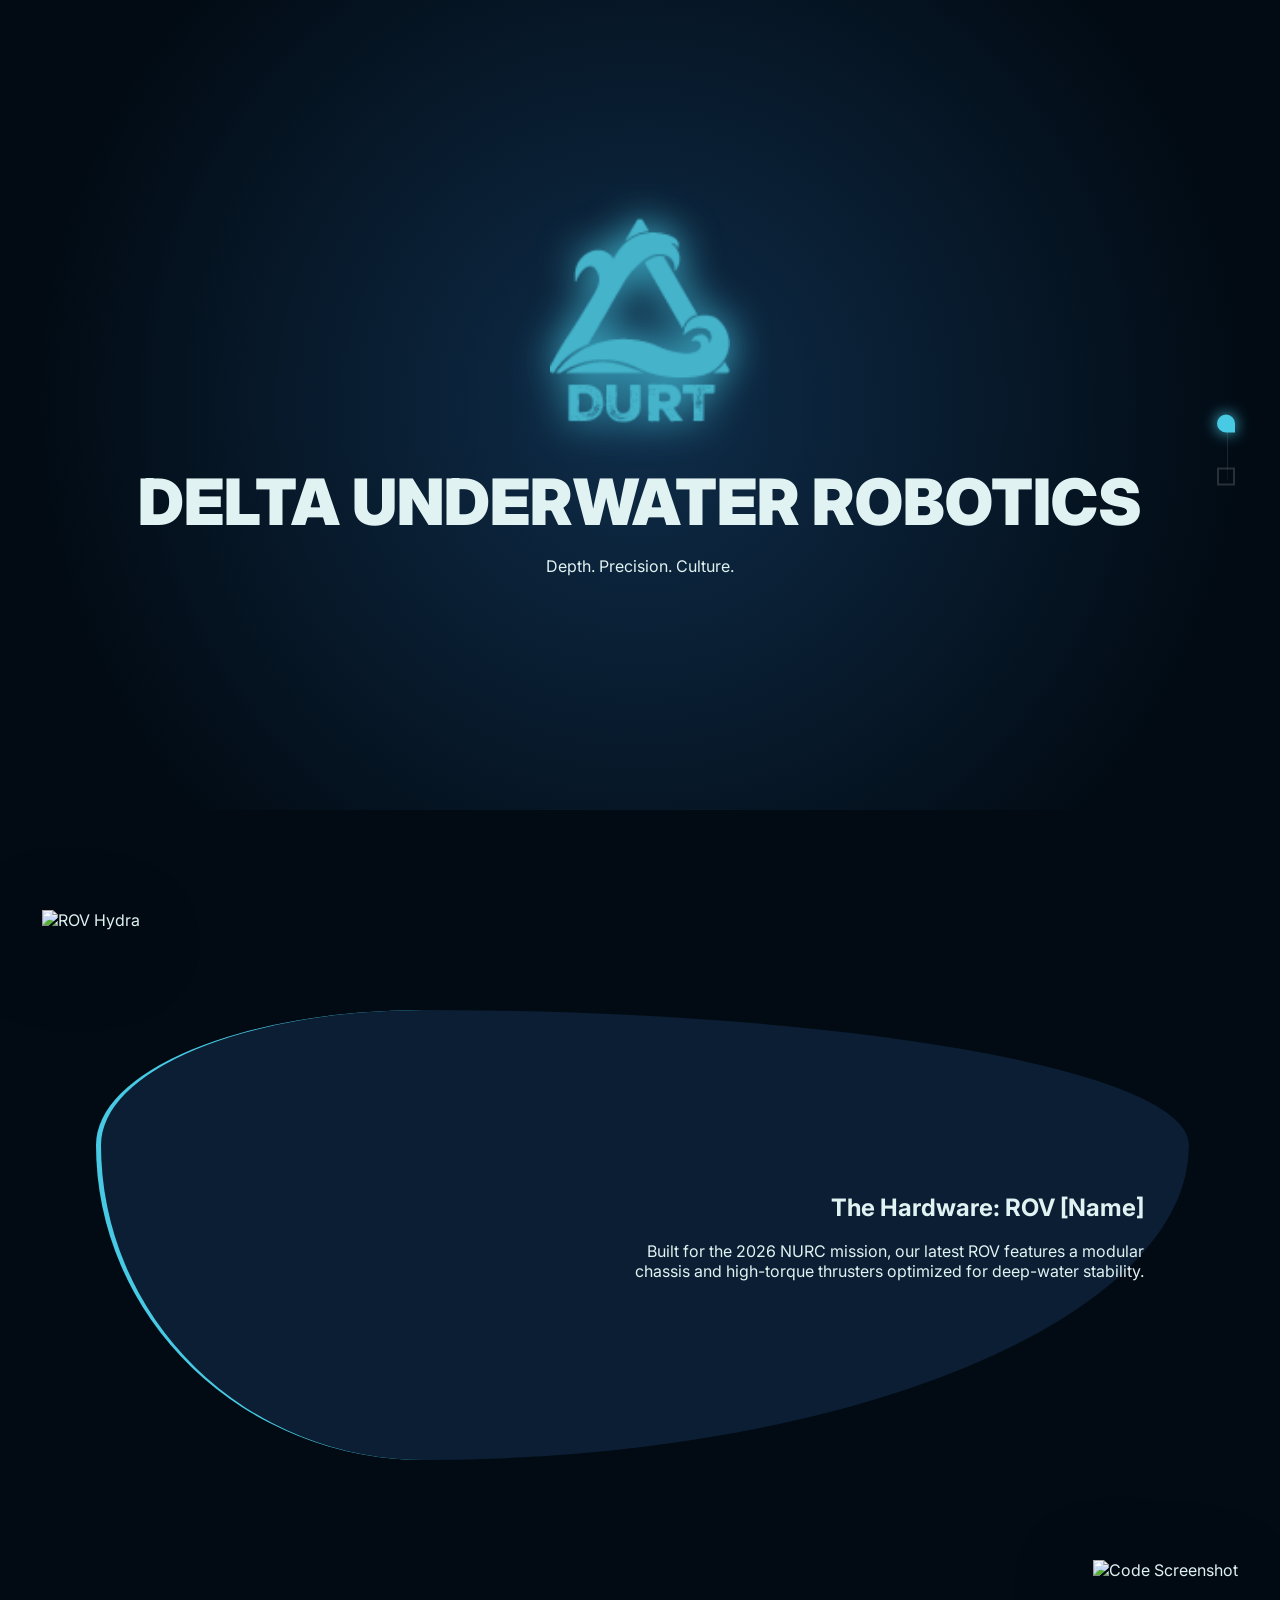
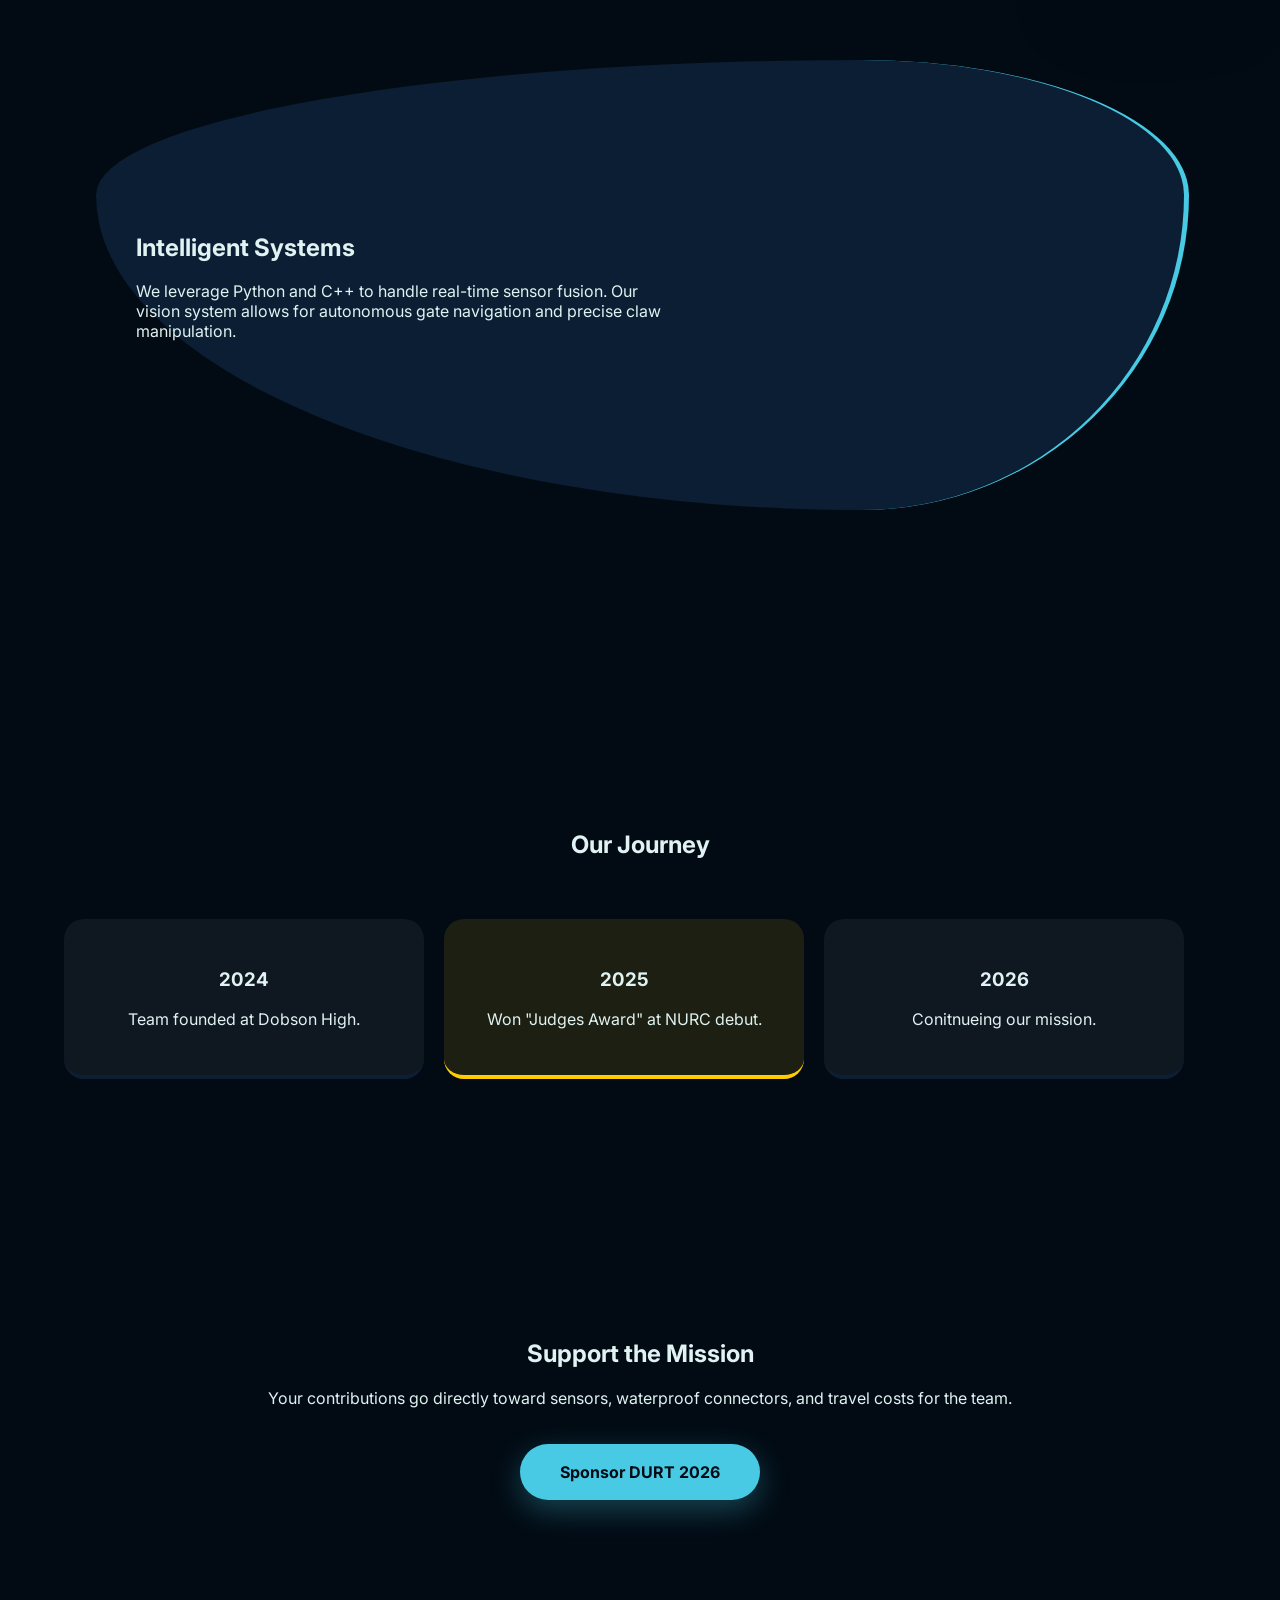
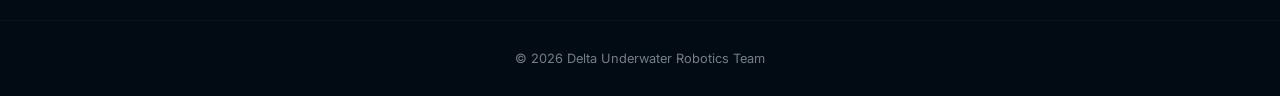
==== index.html @ 429af589 "Established Foundation for future additions" ====
<!doctype html>
<html lang="en">
  <head>
    <meta charset="UTF-8" />
    <meta name="viewport" content="width=device-width, initial-scale=1.0" />
    <title>DURT | NURC 2026</title>
    <link rel="stylesheet" href="style.css" />
    <link
      href="https://fonts.googleapis.com/css2?family=Inter:wght@400;700;900&display=swap"
      rel="stylesheet"
    />
  </head>
  <body>
    <nav class="depth-nav">
      <div class="nav-track">
        <a href="index.html" class="nav-item" id="link-2026">
          <span class="nav-label">2026: SURFACE</span>
          <div class="nav-dot"></div>
        </a>
        <a href="2025.html" class="nav-item" id="link-2025">
          <span class="nav-label">2025: ROOTS</span>
          <div class="nav-dot"></div>
        </a>
      </div>
    </nav>
    <header class="hero">
      <div class="reveal">
        <img
          src="Images/Logo-Transparent.png"
          alt="DURT Logo"
          class="hero-logo"
        />
        <h1>Delta Underwater Robotics</h1>
        <p>Depth. Precision. Culture.</p>
      </div>
    </header>
    <section class="wave-wrapper reveal">
      <div class="wave-bg wave-left"></div>
      <img src="rov-cutout.png" alt="ROV Hydra" class="floating-img img-left" />
      <div class="caption cap-left">
        <strong>Propulsion System</strong><br />Custom 3D-Printed Shrouds
      </div>
      <div class="content content-right">
        <h2>The Hardware: ROV [Name]</h2>
        <p>
          Built for the 2026 NURC mission, our latest ROV features a modular
          chassis and high-torque thrusters optimized for deep-water stability.
        </p>
      </div>
    </section>
    <section class="wave-wrapper reveal">
      <div class="wave-bg wave-right"></div>
      <img
        src="software-cutout.png"
        alt="Code Screenshot"
        class="floating-img img-right"
      />
      <div class="caption cap-right">
        <strong>Computer Vision</strong><br />OpenCV Object Tracking
      </div>
      <div class="content content-left">
        <h2>Intelligent Systems</h2>
        <p>
          We leverage Python and C++ to handle real-time sensor fusion. Our
          vision system allows for autonomous gate navigation and precise claw
          manipulation.
        </p>
      </div>
    </section>
    <section class="timeline-section reveal">
      <h2 class="section-title">Our Journey</h2>
      <div class="timeline-container">
        <div class="timeline-card">
          <h3>2024</h3>
          <p>Team founded at Dobson High.</p>
        </div>
        <div class="timeline-card highlighted">
          <h3>2025</h3>
          <p>Won "Judges Award" at NURC debut.</p>
        </div>
        <div class="timeline-card">
          <h3>2026</h3>
          <p>Conitnueing our mission.</p>
        </div>
      </div>
    </section>
    <footer class="donate-footer reveal">
      <div class="footer-content">
        <h2>Support the Mission</h2>
        <p>
          Your contributions go directly toward sensors, waterproof connectors,
          and travel costs for the team.
        </p>
        <a href="YOUR_LINK_HERE" class="donate-btn">Sponsor DURT 2026</a>
      </div>
    </footer>
    <div class="bottom-bar">&copy; 2026 Delta Underwater Robotics Team</div>
    <script src="script.js"></script>
  </body>
</html>
---- style.css ----
/*! GLOBAL VARIABLES ==========================================================================*/
:root {
    --bg: #020b14;
    --accent: #48cae4;
    --deep-blue: #0b1e33;
    --gold: #ffcc00;
    --white: #e0f2f1;
}

body {
    background-color: var(--bg);
    color: var(--white);
    font-family: 'Inter', sans-serif;
    margin: 0;
    overflow-x: hidden;
}

/*! REVEAL ON SCROLL ==========================================================================*/
.reveal {
    opacity: 0;
    transform: translateY(40px);
    transition: 1s cubic-bezier(0.17, 0.67, 0.83, 0.67);
}

.reveal.active {
    opacity: 1;
    transform: translateY(0);
}

/*! DEPTH NAV ==================================================================================*/
.depth-nav {
    position: fixed;
    right: 40px;
    top: 50%;
    transform: translateY(-50%);
    z-index: 2000;
}

.nav-track {
    display: flex;
    flex-direction: column;
    align-items: flex-end;
    gap: 35px;
    position: relative;
    padding-right: 5px;
}

.nav-track::before {
    content: '';
    position: absolute;
    right: 12px;
    top: 5px;
    bottom: 5px;
    width: 1px;
    background: rgba(255, 255, 255, 0.1);
    z-index: -1;
}

.nav-item {
    display: flex;
    align-items: center;
    text-decoration: none;
    transition: 0.3s ease;
    opacity: 0.5;
}

.nav-item:hover,
.nav-active-state {
    opacity: 1;
}

.nav-label {
    font-size: 0.65rem;
    letter-spacing: 2px;
    font-weight: 900;
    margin-right: 15px;
    color: white;
    opacity: 0;
    transform: translateX(10px);
    transition: 0.3s ease;
    pointer-events: none;
}

.nav-item:hover .nav-label {
    opacity: 1;
    transform: translateX(0);
}

.nav-dot {
    width: 14px;
    height: 14px;
    border: 2px solid rgba(255, 255, 255, 0.3);
    background: var(--bg);
    transition: 0.4s cubic-bezier(0.175, 0.885, 0.32, 1.275);
    z-index: 2;
}

/*! 2026 DELTA PAGE ==================================================================================*/
.hero {
    height: 90vh;
    display: flex;
    align-items: center;
    justify-content: center;
    text-align: center;
    background: radial-gradient(circle at center, #0f2d4a 0%, var(--bg) 80%);
}

.hero-logo {
    width: 180px;
    margin-bottom: 20px;
    filter: drop-shadow(0 0 20px var(--accent));
}

.hero h1 {
    font-size: 4rem;
    font-weight: 900;
    margin: 0;
    text-transform: uppercase;
}

.wave-wrapper {
    position: relative;
    width: 85%;
    max-width: 1200px;
    height: 450px;
    margin: 200px auto;
    display: flex;
    align-items: center;
}

.wave-bg {
    position: absolute;
    width: 100%;
    height: 100%;
    background: var(--deep-blue);
    z-index: 1;
    transition: 0.5s ease;
}

.wave-left {
    border-radius: 30% 70% 70% 30% / 30% 30% 70% 70%;
    border-left: 5px solid var(--accent);
}

.wave-right {
    border-radius: 70% 30% 30% 70% / 30% 30% 70% 70%;
    border-right: 5px solid var(--accent);
}

body:not(.roots-theme) #link-2026 .nav-dot {
    background: var(--accent);
    border-color: var(--accent);
    box-shadow: 0 0 15px var(--accent);
    border-radius: 50% 50% 0 50%;
}

/*! 2025 DOBSON PAGE ==================================================================================*/
.roots-theme {
    --bg: #0a0805;
    --accent: #ff8c00;
    --industrial-gray: #2a2a2a;
    --white: #f0f0f0;
}

.roots-hero {
    height: 80vh;
    display: flex;
    align-items: center;
    justify-content: center;
    text-align: center;
    background: linear-gradient(to bottom, #1a140a, #0a0805);
}

.legacy-logo {
    width: 300px;
    margin-bottom: 20px;
    filter: drop-shadow(0 0 15px rgba(255, 140, 0, 0.3));
}

.industrial-text {
    font-weight: 900;
    letter-spacing: -2px;
    font-size: 4rem;
}

.blueprint-wrapper {
    position: relative;
    width: 85%;
    max-width: 1200px;
    height: 450px;
    margin: 150px auto;
    display: flex;
    align-items: center;
    border: 1px solid rgba(255, 140, 0, 0.2);
}

.blueprint-grid {
    position: absolute;
    width: 100%;
    height: 100%;
    background-image:
        linear-gradient(rgba(255, 140, 0, 0.05) 1px, transparent 1px),
        linear-gradient(90deg, rgba(255, 140, 0, 0.05) 1px, transparent 1px);
    background-size: 30px 30px;
    z-index: 1;
}

.roots-theme .nav-track::before {
    background: rgba(255, 140, 0, 0.2);
}

.roots-theme #link-2025 .nav-dot {
    background: #ff8c00;
    border-color: #ff8c00;
    box-shadow: 0 0 15px #ff8c00;
    transform: rotate(45deg);
    border-radius: 0;
}

/*! IMAGE CONTENT & POSITIONING ==========================================================================*/
.floating-img {
    position: absolute;
    top: -100px;
    height: 140%;
    z-index: 5;
    filter: drop-shadow(0 20px 40px rgba(0, 0, 0, 0.8));
    transition: transform 0.5s ease;
}

.img-left {
    left: -5%;
}

.img-right {
    right: -5%;
}

.roots-theme .floating-img {
    filter: drop-shadow(0 0 20px rgba(255, 140, 0, 0.2)) contrast(1.1);
}

.content {
    position: relative;
    z-index: 10;
    width: 50%;
    padding: 40px;
}

.content-right {
    margin-left: auto;
    text-align: right;
}

.content-left {
    margin-right: auto;
    text-align: left;
}

.caption {
    position: absolute;
    z-index: 20;
    background: var(--white);
    color: var(--bg);
    padding: 10px 15px;
    border-radius: 5px;
    font-size: 0.8rem;
    opacity: 0;
    transform: translateY(20px);
    transition: 0.4s;
}

.cap-left {
    left: 15%;
    top: -20px;
}

.cap-right {
    right: 15%;
    top: -20px;
}

.wave-wrapper:hover .caption,
.blueprint-wrapper:hover .caption {
    opacity: 1;
    transform: translateY(0);
}

.wave-wrapper:hover .floating-img,
.blueprint-wrapper:hover .floating-img {
    transform: scale(1.05) rotate(2deg);
}

/*! TIMELINE ==================================================================================*/
.timeline-section {
    padding: 100px 5%;
    text-align: center;
}

.timeline-container {
    display: flex;
    gap: 20px;
    overflow-x: auto;
    padding: 40px 0;
    scrollbar-width: none;
}

.timeline-card {
    min-width: 300px;
    background: rgba(255, 255, 255, 0.05);
    padding: 30px;
    border-radius: 20px;
    border-bottom: 4px solid var(--deep-blue);
}

.highlighted {
    border-color: var(--gold);
    background: rgba(255, 204, 0, 0.1);
}

/*! FOOTERS ==================================================================================*/
.donate-footer,
.rebrand-footer {
    position: relative;
    padding: 100px 5% 120px 5%;
    text-align: center;
    z-index: 10;
}

.donate-btn,
.rebrand-btn {
    position: relative;
    z-index: 100;
    display: inline-block;
    margin-top: 20px;
    padding: 18px 40px;
    text-decoration: none;
    font-weight: bold;
    transition: 0.3s;
    cursor: pointer;
}

.donate-btn {
    background: var(--accent);
    color: var(--bg);
    border-radius: 50px;
    box-shadow: 0 10px 30px rgba(72, 202, 228, 0.3);
}

.donate-btn:hover {
    transform: scale(1.05);
    background: var(--white);
}

.rebrand-btn {
    border: 2px solid var(--accent);
    color: var(--accent);
    text-transform: uppercase;
}

.rebrand-btn:hover {
    background: var(--accent);
    color: black;
    box-shadow: 0 0 30px var(--accent);
}

.bottom-bar {
    width: 100%;
    padding: 30px 0;
    text-align: center;
    font-size: 0.8rem;
    opacity: 0.5;
    background: transparent;
    border-top: 1px solid rgba(255, 255, 255, 0.05);
    position: relative;
    z-index: 10;
}

/*! MISC ==================================================================================*/
.mono {
    font-family: 'Space Mono', monospace;
    color: var(--accent);
}

.orange-text {
    color: var(--accent);
    text-transform: uppercase;
}
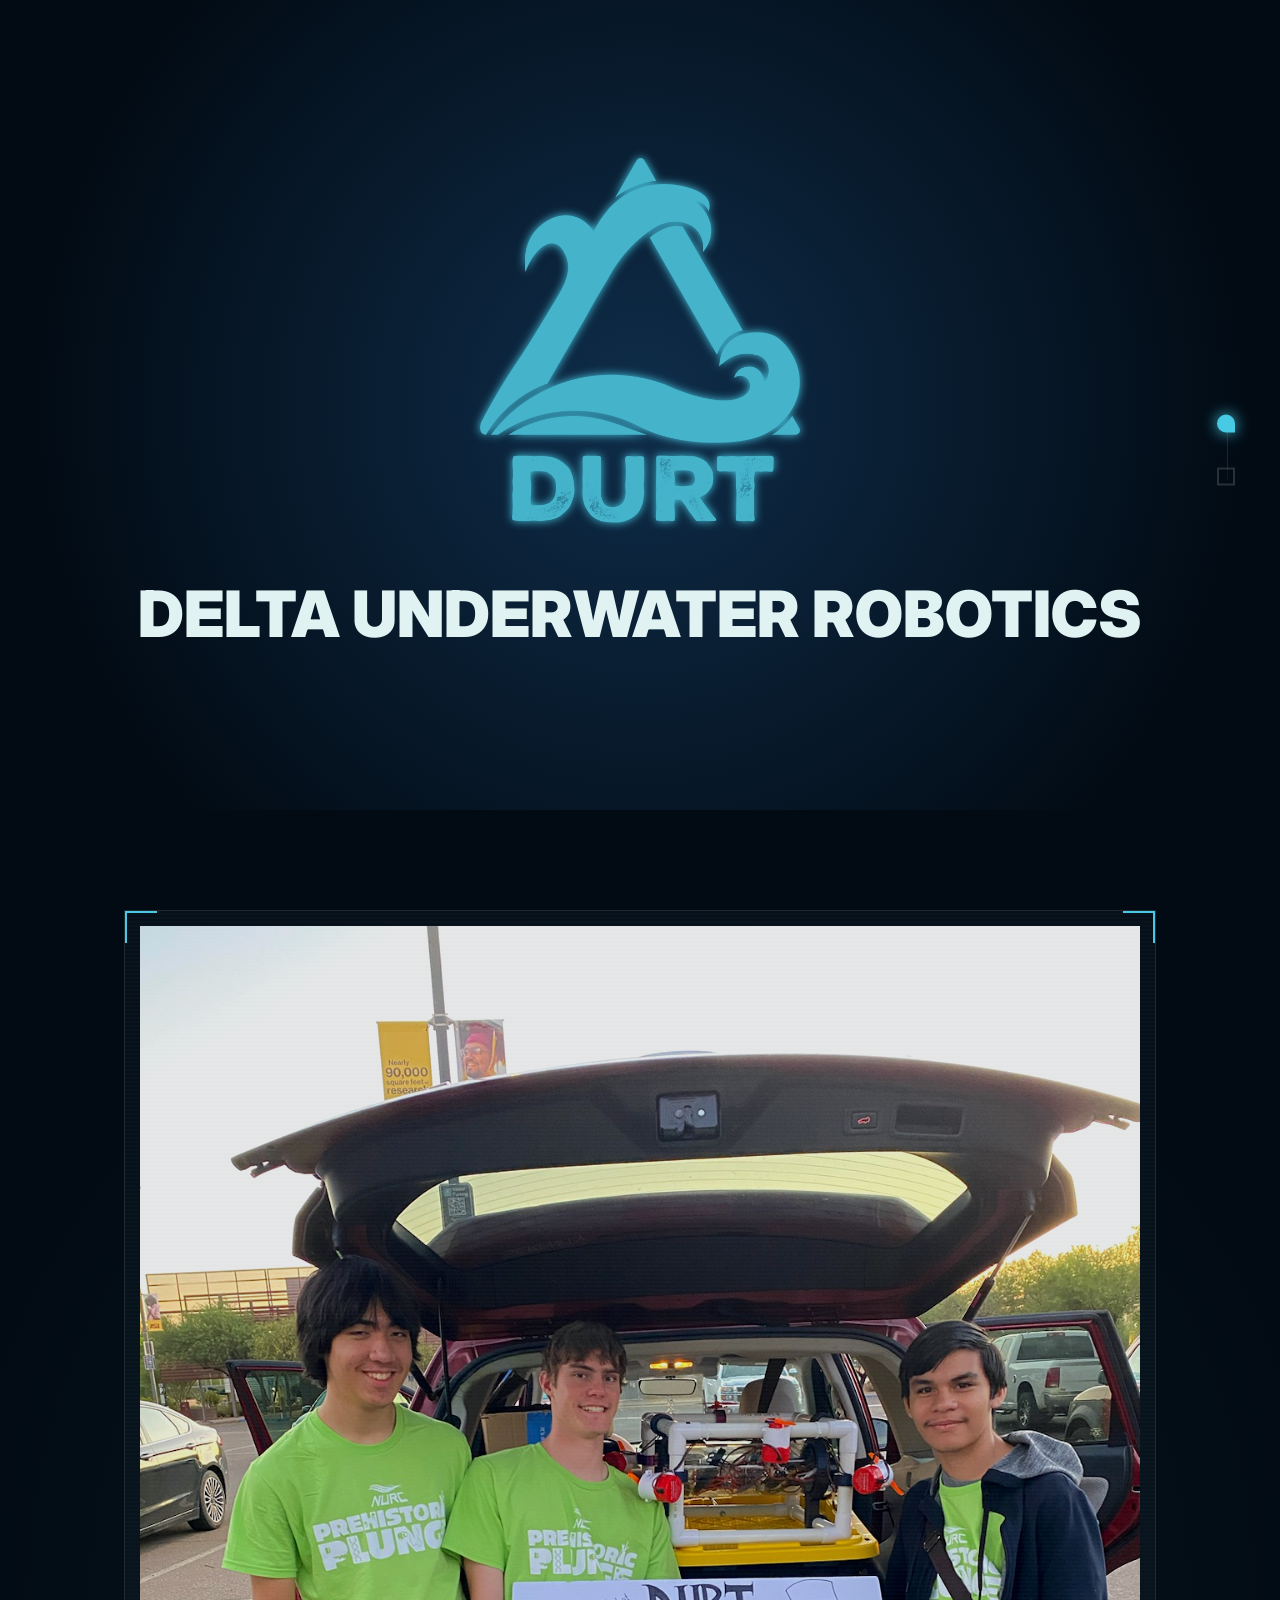
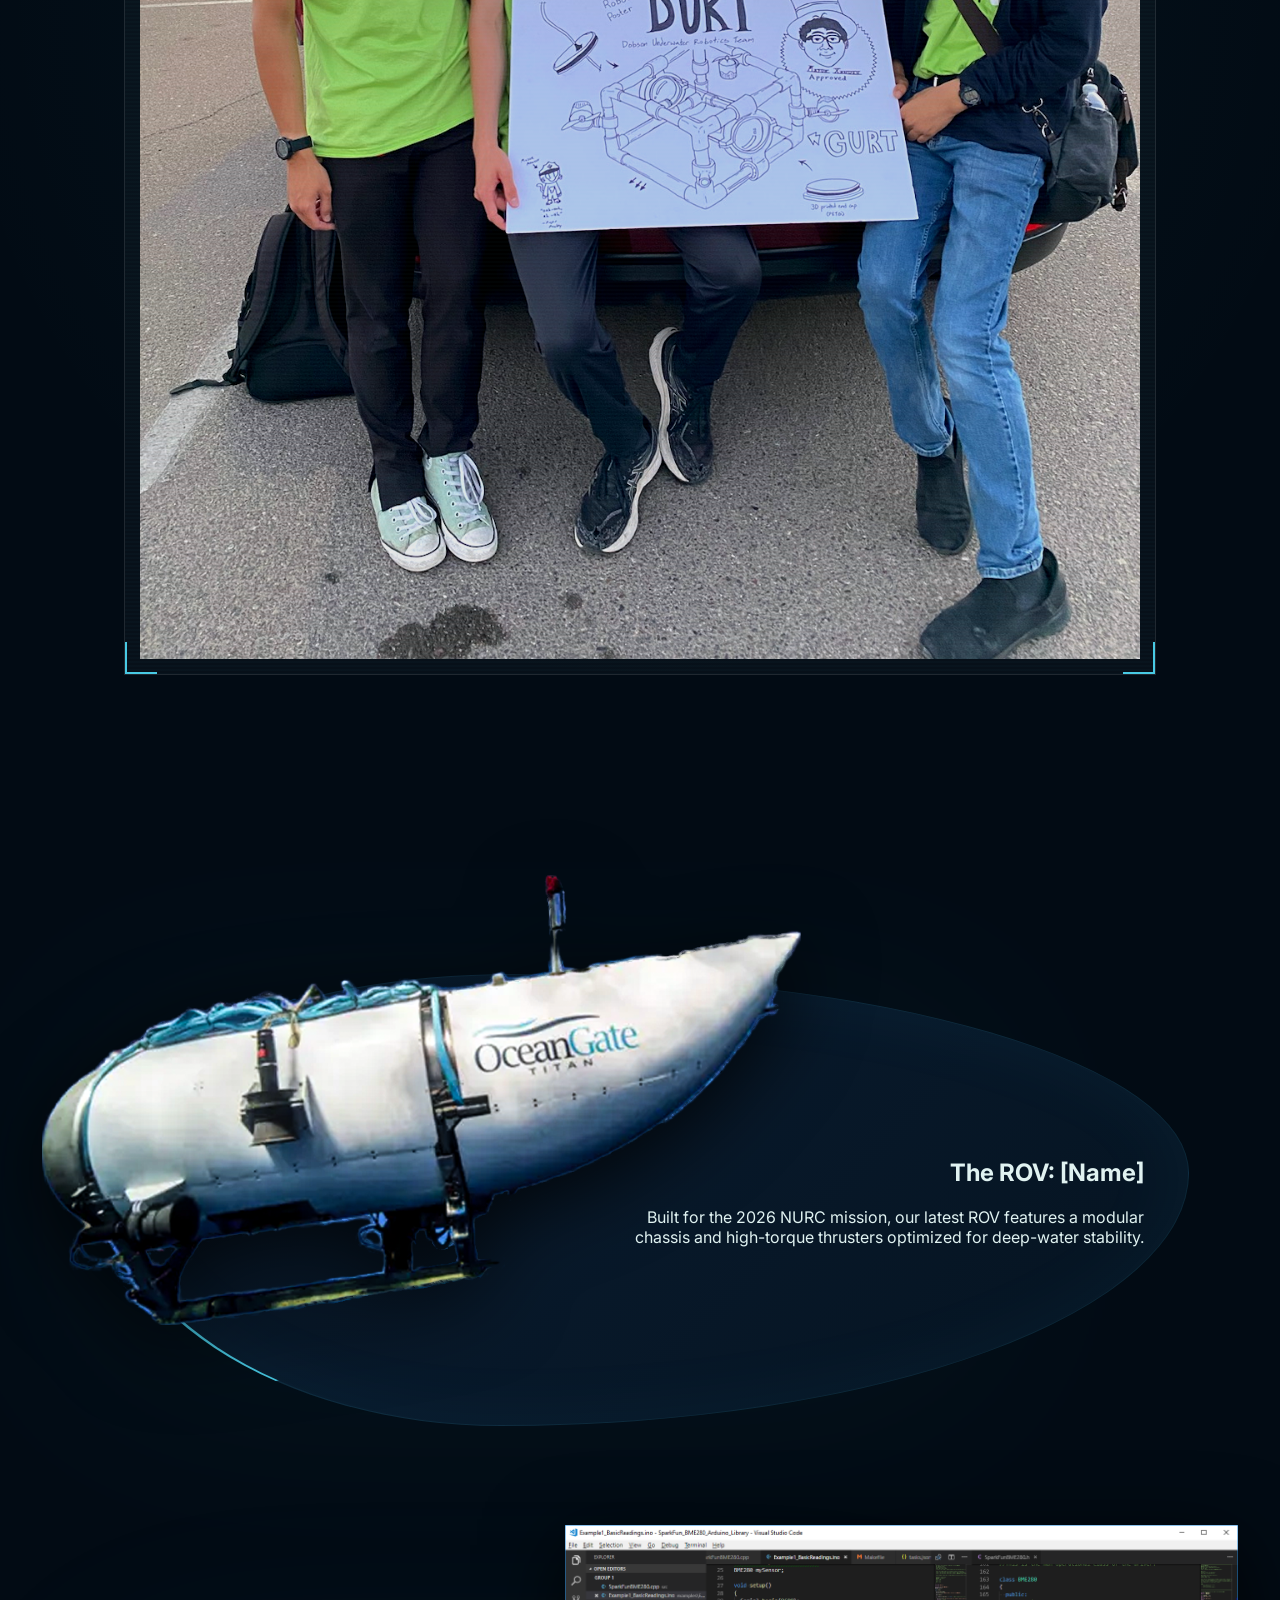
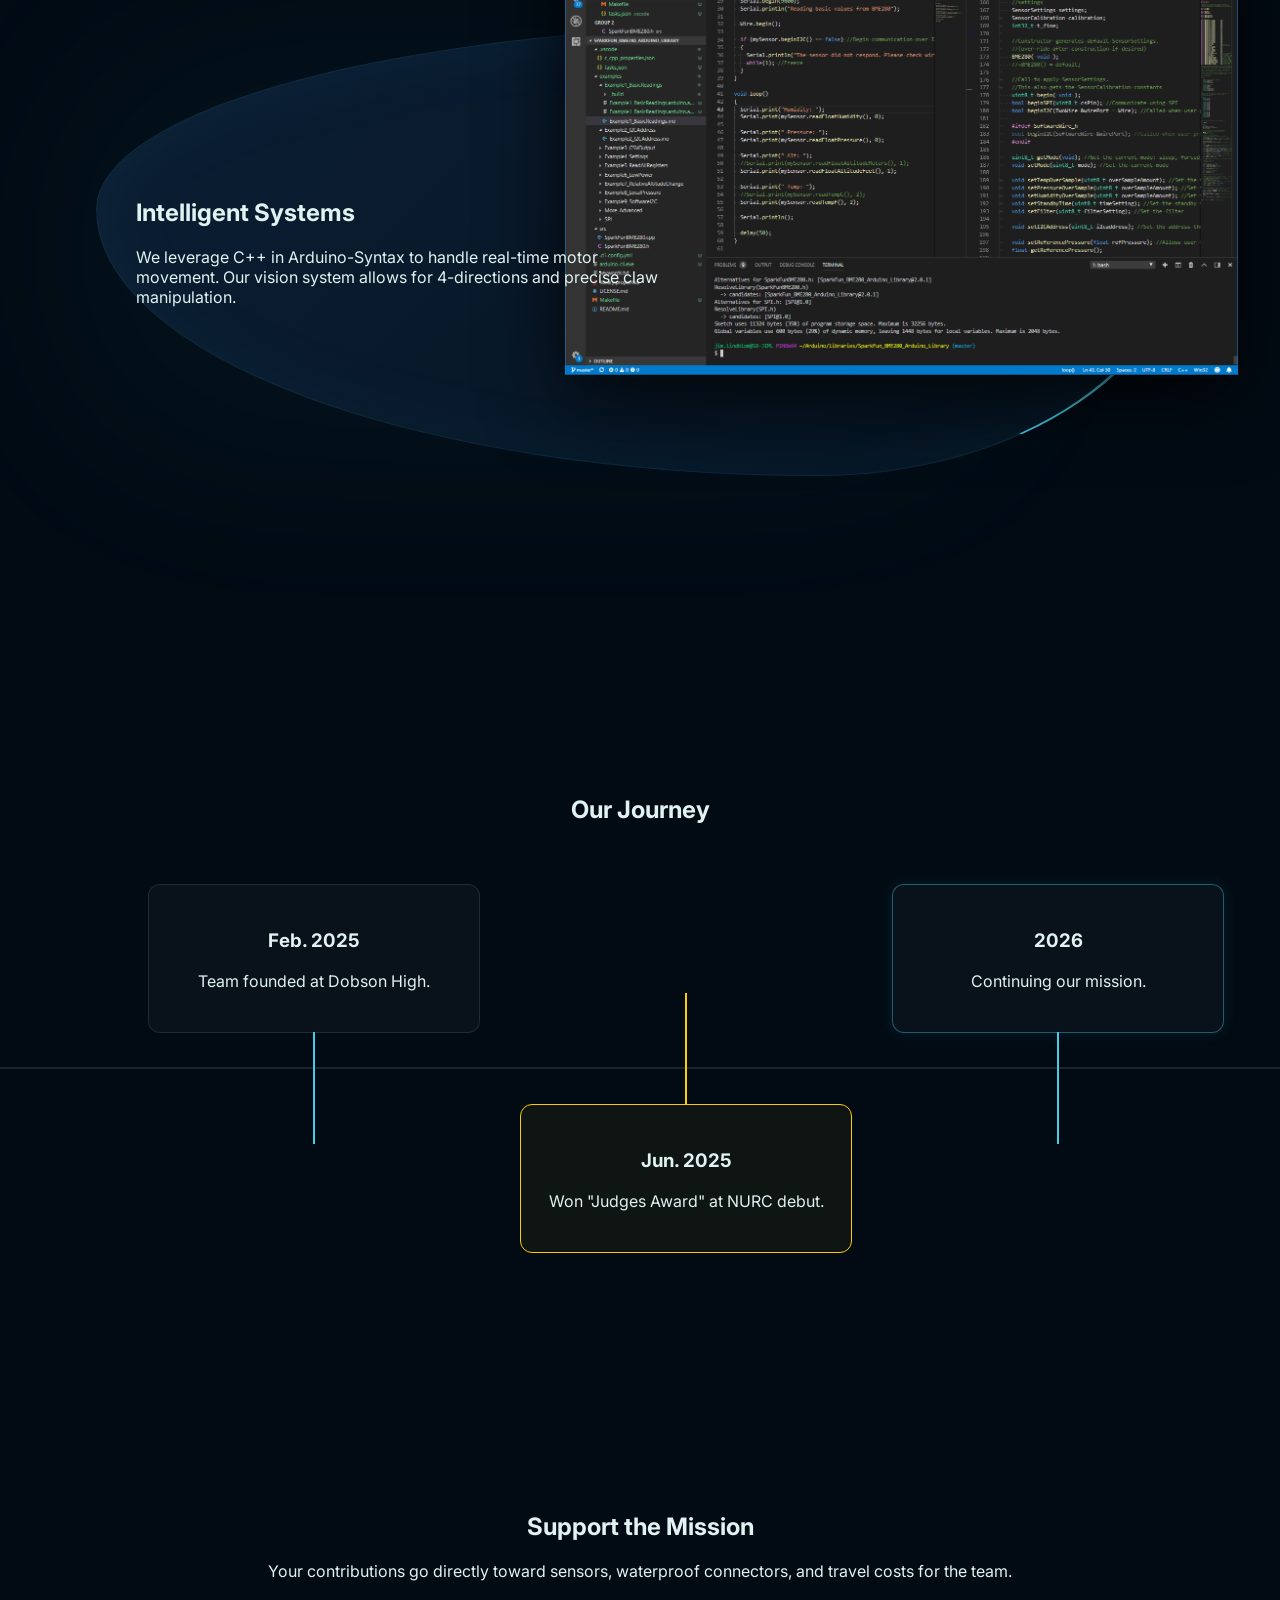
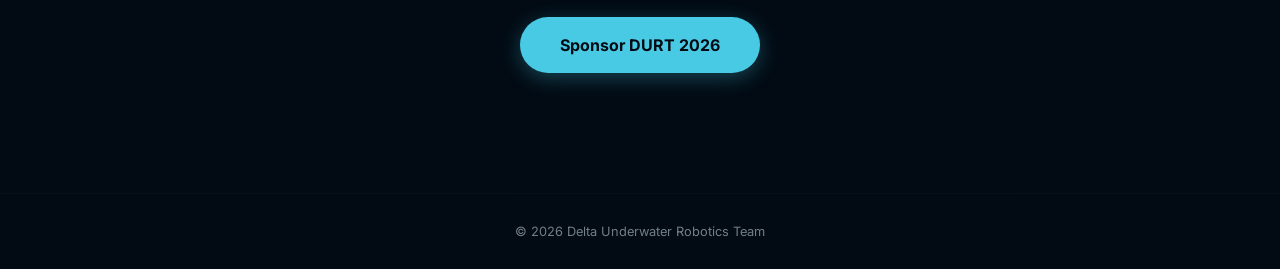
==== commit eaaeb93d: "Finished Base Website" ====
--- a/index.html
+++ b/index.html
@@ -11,6 +11,7 @@
     />
   </head>
   <body>
+    <div class="scroll-progress"></div>
     <nav class="depth-nav">
       <div class="nav-track">
         <a href="index.html" class="nav-item" id="link-2026">
@@ -26,22 +27,36 @@
     <header class="hero">
       <div class="reveal">
         <img
-          src="Images/Logo-Transparent.png"
+          src="Images/Logo-Transparent-x25.png"
           alt="DURT Logo"
           class="hero-logo"
         />
         <h1>Delta Underwater Robotics</h1>
-        <p>Depth. Precision. Culture.</p>
       </div>
     </header>
+    <section class="team-photo-section reveal">
+      <div class="viewport-frame">
+        <div class="corner-brackets top-left"></div>
+        <div class="corner-brackets top-right"></div>
+        <div class="corner-brackets bottom-left"></div>
+        <div class="corner-brackets bottom-right"></div>
+        <div class="scanline"></div>
+        <img
+          src="Images/Fullest Group Photo.jpg"
+          alt="DURT Team 2026"
+          class="team-photo"
+        />
+      </div>
+    </section>
     <section class="wave-wrapper reveal">
       <div class="wave-bg wave-left"></div>
-      <img src="rov-cutout.png" alt="ROV Hydra" class="floating-img img-left" />
+      <img src="Images/OceanGate.png" alt="ROV" class="floating-img img-left" />
       <div class="caption cap-left">
-        <strong>Propulsion System</strong><br />Custom 3D-Printed Shrouds
+        <strong>Integral Hull</strong><br />Can survive the greatest depth. No
+        worries of Implosion
       </div>
       <div class="content content-right">
-        <h2>The Hardware: ROV [Name]</h2>
+        <h2>The ROV: [Name]</h2>
         <p>
           Built for the 2026 NURC mission, our latest ROV features a modular
           chassis and high-torque thrusters optimized for deep-water stability.
@@ -51,18 +66,18 @@
     <section class="wave-wrapper reveal">
       <div class="wave-bg wave-right"></div>
       <img
-        src="software-cutout.png"
+        src="Images/ArduinoCode.png"
         alt="Code Screenshot"
         class="floating-img img-right"
       />
       <div class="caption cap-right">
-        <strong>Computer Vision</strong><br />OpenCV Object Tracking
+        <strong>Software Insight</strong><br />Placeholder code in VSCode
       </div>
       <div class="content content-left">
         <h2>Intelligent Systems</h2>
         <p>
-          We leverage Python and C++ to handle real-time sensor fusion. Our
-          vision system allows for autonomous gate navigation and precise claw
+          We leverage C++ in Arduino-Syntax to handle real-time motor movement.
+          Our vision system allows for 4-directions and precise claw
           manipulation.
         </p>
       </div>
@@ -71,16 +86,22 @@
       <h2 class="section-title">Our Journey</h2>
       <div class="timeline-container">
         <div class="timeline-card">
-          <h3>2024</h3>
-          <p>Team founded at Dobson High.</p>
+          <div class="card-content">
+            <h3>Feb. 2025</h3>
+            <p>Team founded at Dobson High.</p>
+          </div>
         </div>
         <div class="timeline-card highlighted">
-          <h3>2025</h3>
-          <p>Won "Judges Award" at NURC debut.</p>
+          <div class="card-content">
+            <h3>Jun. 2025</h3>
+            <p>Won "Judges Award" at NURC debut.</p>
+          </div>
         </div>
         <div class="timeline-card">
-          <h3>2026</h3>
-          <p>Conitnueing our mission.</p>
+          <div class="card-content">
+            <h3>2026</h3>
+            <p>Continuing our mission.</p>
+          </div>
         </div>
       </div>
     </section>
@@ -91,7 +112,12 @@
           Your contributions go directly toward sensors, waterproof connectors,
           and travel costs for the team.
         </p>
-        <a href="YOUR_LINK_HERE" class="donate-btn">Sponsor DURT 2026</a>
+        <a
+          href="https://campaigns.donately.com/t005/landing?account_subdomain=deltaunderwaterroboticsteam&campaign_id=cmp_e6cff196811b"
+          target="_blank"
+          class="donate-btn"
+          >Sponsor DURT 2026</a
+        >
       </div>
     </footer>
     <div class="bottom-bar">&copy; 2026 Delta Underwater Robotics Team</div>
--- a/style.css
+++ b/style.css
@@ -106,9 +106,9 @@
 }
 
 .hero-logo {
-    width: 180px;
+    width: 25%;
     margin-bottom: 20px;
-    filter: drop-shadow(0 0 20px var(--accent));
+    filter: drop-shadow(0 0 5px var(--accent));
 }
 
 .hero h1 {
@@ -118,40 +118,168 @@
     text-transform: uppercase;
 }
 
-.wave-wrapper {
-    position: relative;
-    width: 85%;
-    max-width: 1200px;
-    height: 450px;
-    margin: 200px auto;
-    display: flex;
-    align-items: center;
-}
-
-.wave-bg {
-    position: absolute;
-    width: 100%;
-    height: 100%;
-    background: var(--deep-blue);
-    z-index: 1;
-    transition: 0.5s ease;
-}
-
-.wave-left {
-    border-radius: 30% 70% 70% 30% / 30% 30% 70% 70%;
-    border-left: 5px solid var(--accent);
-}
-
-.wave-right {
-    border-radius: 70% 30% 30% 70% / 30% 30% 70% 70%;
-    border-right: 5px solid var(--accent);
-}
-
 body:not(.roots-theme) #link-2026 .nav-dot {
     background: var(--accent);
     border-color: var(--accent);
     box-shadow: 0 0 15px var(--accent);
     border-radius: 50% 50% 0 50%;
+}
+
+.team-photo-section {
+    padding: 100px 0;
+    display: flex;
+    justify-content: center;
+    background: radial-gradient(circle, rgba(72, 202, 228, 0.05) 0%, transparent 70%);
+}
+
+.viewport-frame {
+    position: relative;
+    width: 80%;
+    max-width: 1000px;
+    padding: 15px;
+    background: rgba(255, 255, 255, 0.02);
+    border: 1px solid rgba(255, 255, 255, 0.1);
+    overflow: hidden;
+}
+
+.team-photo {
+    width: 100%;
+    display: block;
+    filter: contrast(1.1) brightness(0.9) saturate(1.1);
+    transition: 0.5s ease;
+}
+
+.viewport-frame:hover .team-photo {
+    filter: contrast(1.2) brightness(1);
+}
+
+.corner-brackets {
+    position: absolute;
+    width: 30px;
+    height: 30px;
+    border: 2px solid var(--accent);
+    z-index: 10;
+}
+
+.top-left {
+    top: 0;
+    left: 0;
+    border-right: none;
+    border-bottom: none;
+}
+
+.top-right {
+    top: 0;
+    right: 0;
+    border-left: none;
+    border-bottom: none;
+}
+
+.bottom-left {
+    bottom: 0;
+    left: 0;
+    border-right: none;
+    border-top: none;
+}
+
+.bottom-right {
+    bottom: 0;
+    right: 0;
+    border-left: none;
+    border-top: none;
+}
+
+.photo-overlay {
+    position: absolute;
+    bottom: 25px;
+    left: 25px;
+    right: 25px;
+    display: flex;
+    justify-content: space-between;
+    font-size: 0.7rem;
+    color: var(--accent);
+    text-shadow: 0 0 10px var(--accent);
+}
+
+.scanline {
+    position: absolute;
+    top: 0;
+    left: 0;
+    width: 100%;
+    height: 100%;
+    background: linear-gradient(to bottom,
+            transparent 50%,
+            rgba(72, 202, 228, 0.02) 50%);
+    background-size: 100% 4px;
+    z-index: 5;
+    pointer-events: none;
+}
+
+/*! ORGANIC WAVE BG =====================================*/
+
+.wave-wrapper {
+    position: relative;
+    width: 85%;
+    max-width: 1200px;
+    height: 450px;
+    margin: 200px auto;
+    display: flex;
+    align-items: center;
+}
+
+.wave-wrapper::before {
+    content: '';
+    position: absolute;
+    width: 80%;
+    height: 80%;
+    background: var(--accent);
+    filter: blur(120px);
+    opacity: 0.05;
+    z-index: 0;
+}
+
+.wave-bg {
+    position: absolute;
+    width: 100%;
+    height: 100%;
+    background: linear-gradient(135deg, var(--deep-blue) 0%, #051320 100%);
+    z-index: 1;
+    transition: 0.8s ease-in-out;
+    clip-path: url(#wave-mask);
+    border-radius: 50%;
+    animation: underwater-sway 10s ease-in-out infinite;
+    box-shadow: inset 0 0 80px rgba(72, 202, 228, 0.05);
+    border: 1px solid rgba(72, 202, 228, 0.1);
+    will-change: transform;
+}
+
+.wave-left {
+    border-radius: 38% 62% 63% 37% / 41% 44% 56% 59%;
+    border-left: 4px solid var(--accent);
+}
+
+.wave-right {
+    border-radius: 65% 35% 34% 66% / 41% 44% 56% 59%;
+    border-right: 4px solid var(--accent);
+    animation-delay: -3s;
+}
+
+@keyframes underwater-sway {
+
+    0%,
+    100% {
+        transform: scale(1) rotate(0deg);
+    }
+
+    33% {
+        transform: scale(1.02) rotate(1deg);
+        border-radius: 45% 55% 50% 50% / 50% 50% 50% 50%;
+    }
+
+    66% {
+        transform: scale(0.98) rotate(-1deg);
+        border-radius: 50% 50% 45% 55% / 50% 55% 45% 50%;
+    }
 }
 
 /*! 2025 DOBSON PAGE ==================================================================================*/
@@ -172,7 +300,7 @@
 }
 
 .legacy-logo {
-    width: 300px;
+    width: 50%;
     margin-bottom: 20px;
     filter: drop-shadow(0 0 15px rgba(255, 140, 0, 0.3));
 }
@@ -221,7 +349,7 @@
 .floating-img {
     position: absolute;
     top: -100px;
-    height: 140%;
+    height: 100%;
     z-index: 5;
     filter: drop-shadow(0 20px 40px rgba(0, 0, 0, 0.8));
     transition: transform 0.5s ease;
@@ -292,29 +420,116 @@
 
 /*! TIMELINE ==================================================================================*/
 .timeline-section {
-    padding: 100px 5%;
+    padding: 100px 0;
     text-align: center;
 }
 
 .timeline-container {
     display: flex;
-    gap: 20px;
+    flex-wrap: nowrap;
+    padding: 150px 10vw;
     overflow-x: auto;
-    padding: 40px 0;
+    overflow-y: hidden;
+    position: relative;
+    scroll-behavior: smooth;
     scrollbar-width: none;
+    -webkit-overflow-scrolling: touch;
+}
+
+.timeline-container::before {
+    content: '';
+    position: absolute;
+    top: 50%;
+    left: 0;
+    width: 100%;
+    height: 2px;
+    background: rgba(255, 255, 255, 0.1);
+    z-index: 1;
+    transform: translateY(-50%);
+    pointer-events: none;
+}
+
+.timeline-container::-webkit-scrollbar {
+    display: none;
 }
 
 .timeline-card {
-    min-width: 300px;
-    background: rgba(255, 255, 255, 0.05);
-    padding: 30px;
-    border-radius: 20px;
-    border-bottom: 4px solid var(--deep-blue);
-}
-
-.highlighted {
-    border-color: var(--gold);
-    background: rgba(255, 204, 0, 0.1);
+    position: relative;
+    min-width: 280px;
+    margin: 0 20px;
+    padding: 25px;
+    background: rgba(255, 255, 255, 0.03);
+    border: 1px solid rgba(255, 255, 255, 0.1);
+    border-radius: 12px;
+    flex-shrink: 0;
+    transition: all 0.4s cubic-bezier(0.25, 1, 0.5, 1);
+    z-index: 2;
+    backface-visibility: hidden;
+}
+
+.timeline-card:hover {
+    background: rgba(255, 255, 255, 0.08);
+    border-color: var(--accent);
+    z-index: 10;
+}
+
+.timeline-card:nth-child(odd):hover {
+    transform: translateY(-110px) scale(1.05);
+}
+
+.timeline-card:nth-child(even):hover {
+    transform: translateY(110px) scale(1.05);
+}
+
+.timeline-card::after {
+    content: '';
+    position: absolute;
+    width: 2px;
+    height: 112px;
+    background: var(--accent);
+    left: 50%;
+    transform: translateX(-50%);
+    transition: transform 0.4s ease, height 0.4s ease;
+}
+
+.timeline-card:nth-child(odd) {
+    transform: translateY(-110px);
+}
+
+.timeline-card:nth-child(odd)::after {
+    bottom: -112px;
+}
+
+.timeline-card:nth-child(even) {
+    transform: translateY(110px);
+}
+
+.timeline-card:nth-child(even)::after {
+    top: -112px;
+}
+
+.timeline-card:hover::after {
+    height: 118px;
+}
+
+.timeline-card.highlighted {
+    border-color: var(--gold) !important;
+    background: rgba(255, 204, 0, 0.05);
+}
+
+.timeline-card.highlighted:hover {
+    border-color: var(--gold) !important;
+    background: rgba(255, 204, 0, 0.12); /* Slightly brighter gold bg on hover */
+    box-shadow: 0 0 20px rgba(255, 204, 0, 0.2);
+}
+
+.timeline-card.highlighted::after {
+    background: var(--gold);
+}
+
+.timeline-card:last-child:not(.highlighted) {
+    box-shadow: 0 0 15px rgba(72, 202, 228, 0.1);
+    border-color: rgba(72, 202, 228, 0.4);
 }
 
 /*! FOOTERS ==================================================================================*/
@@ -343,7 +558,7 @@
     background: var(--accent);
     color: var(--bg);
     border-radius: 50px;
-    box-shadow: 0 10px 30px rgba(72, 202, 228, 0.3);
+    box-shadow: 0 5px 20px rgba(72, 202, 228, 0.3);
 }
 
 .donate-btn:hover {
@@ -360,7 +575,7 @@
 .rebrand-btn:hover {
     background: var(--accent);
     color: black;
-    box-shadow: 0 0 30px var(--accent);
+    box-shadow: 0 0 15px var(--accent);
 }
 
 .bottom-bar {
@@ -384,4 +599,22 @@
 .orange-text {
     color: var(--accent);
     text-transform: uppercase;
+}
+
+.donate-btn,
+.rebrand-btn,
+.nav-item {
+    user-select: none;
+    -webkit-user-drag: none;
+}
+
+.scroll-progress {
+    position: fixed;
+    top: 0;
+    left: 0;
+    width: 0%;
+    height: 3px;
+    background: var(--accent);
+    z-index: 3000;
+    box-shadow: 0 0 10px var(--accent);
 }
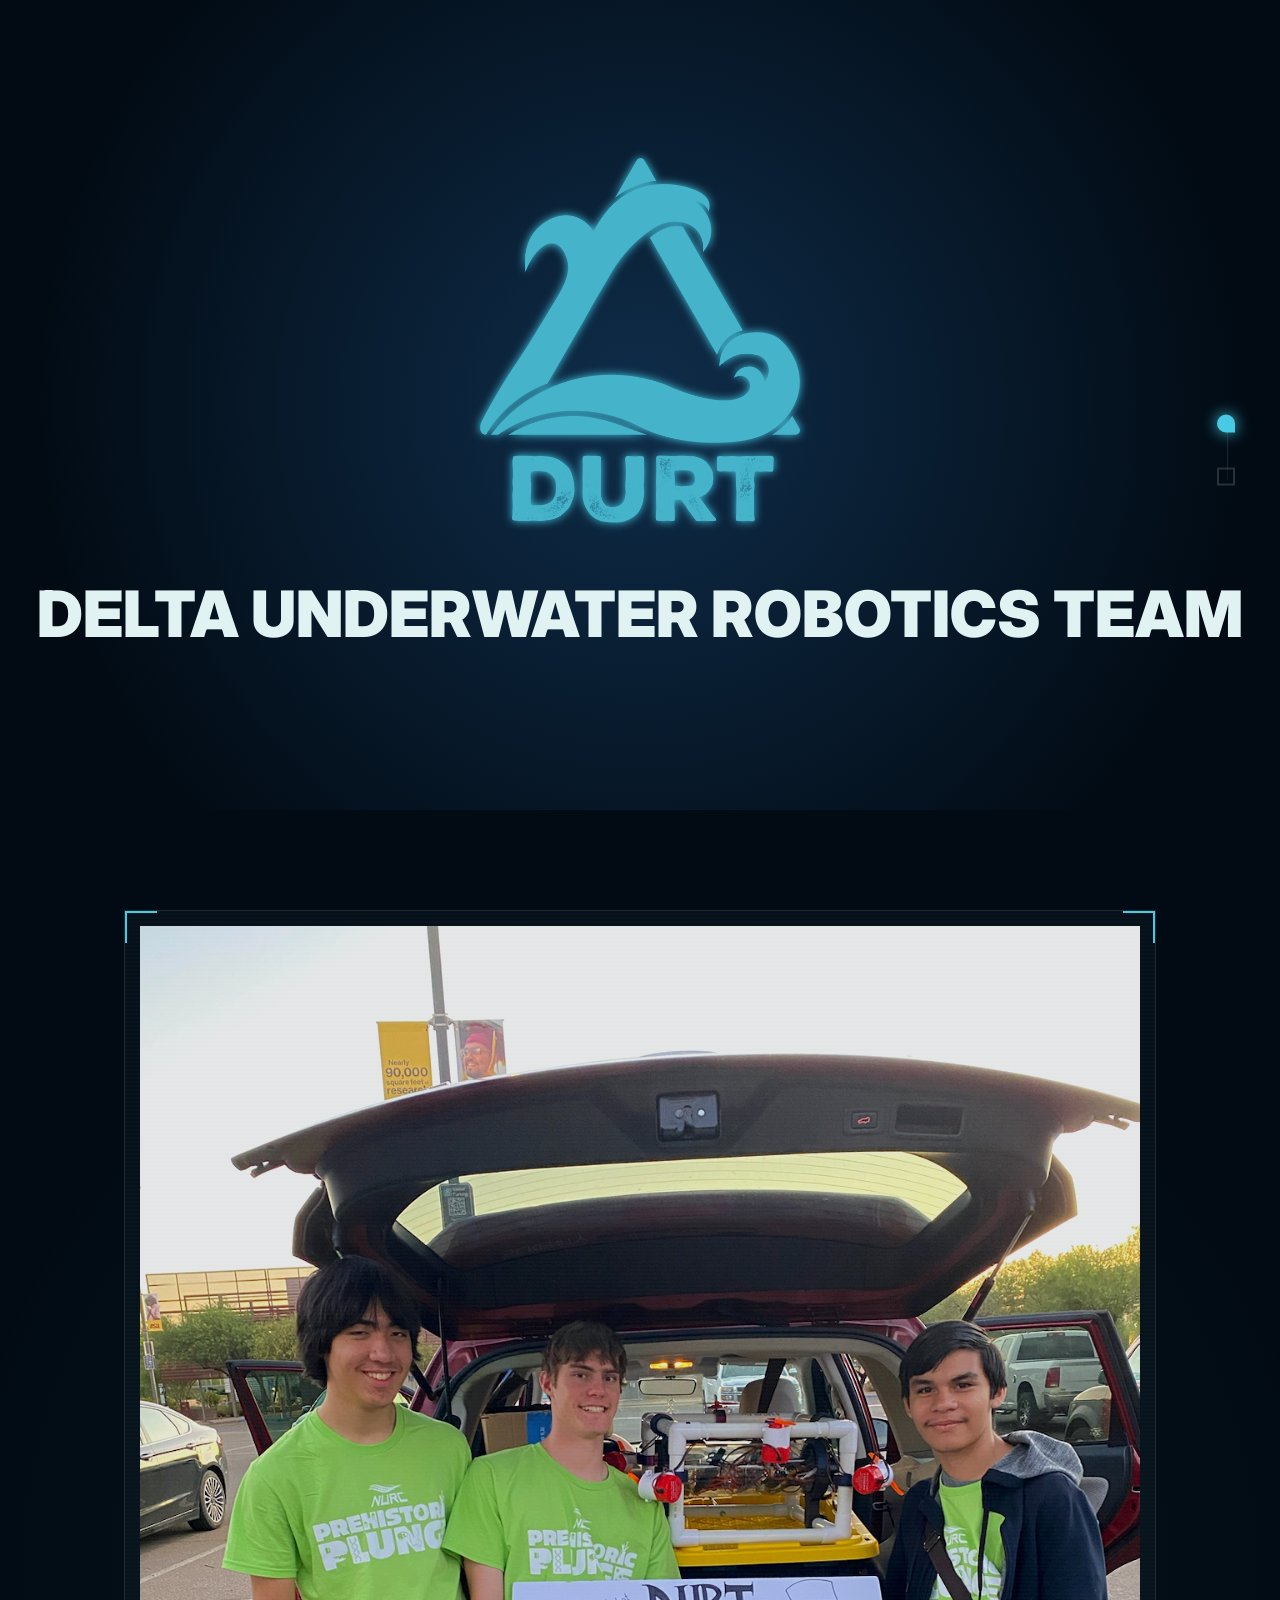
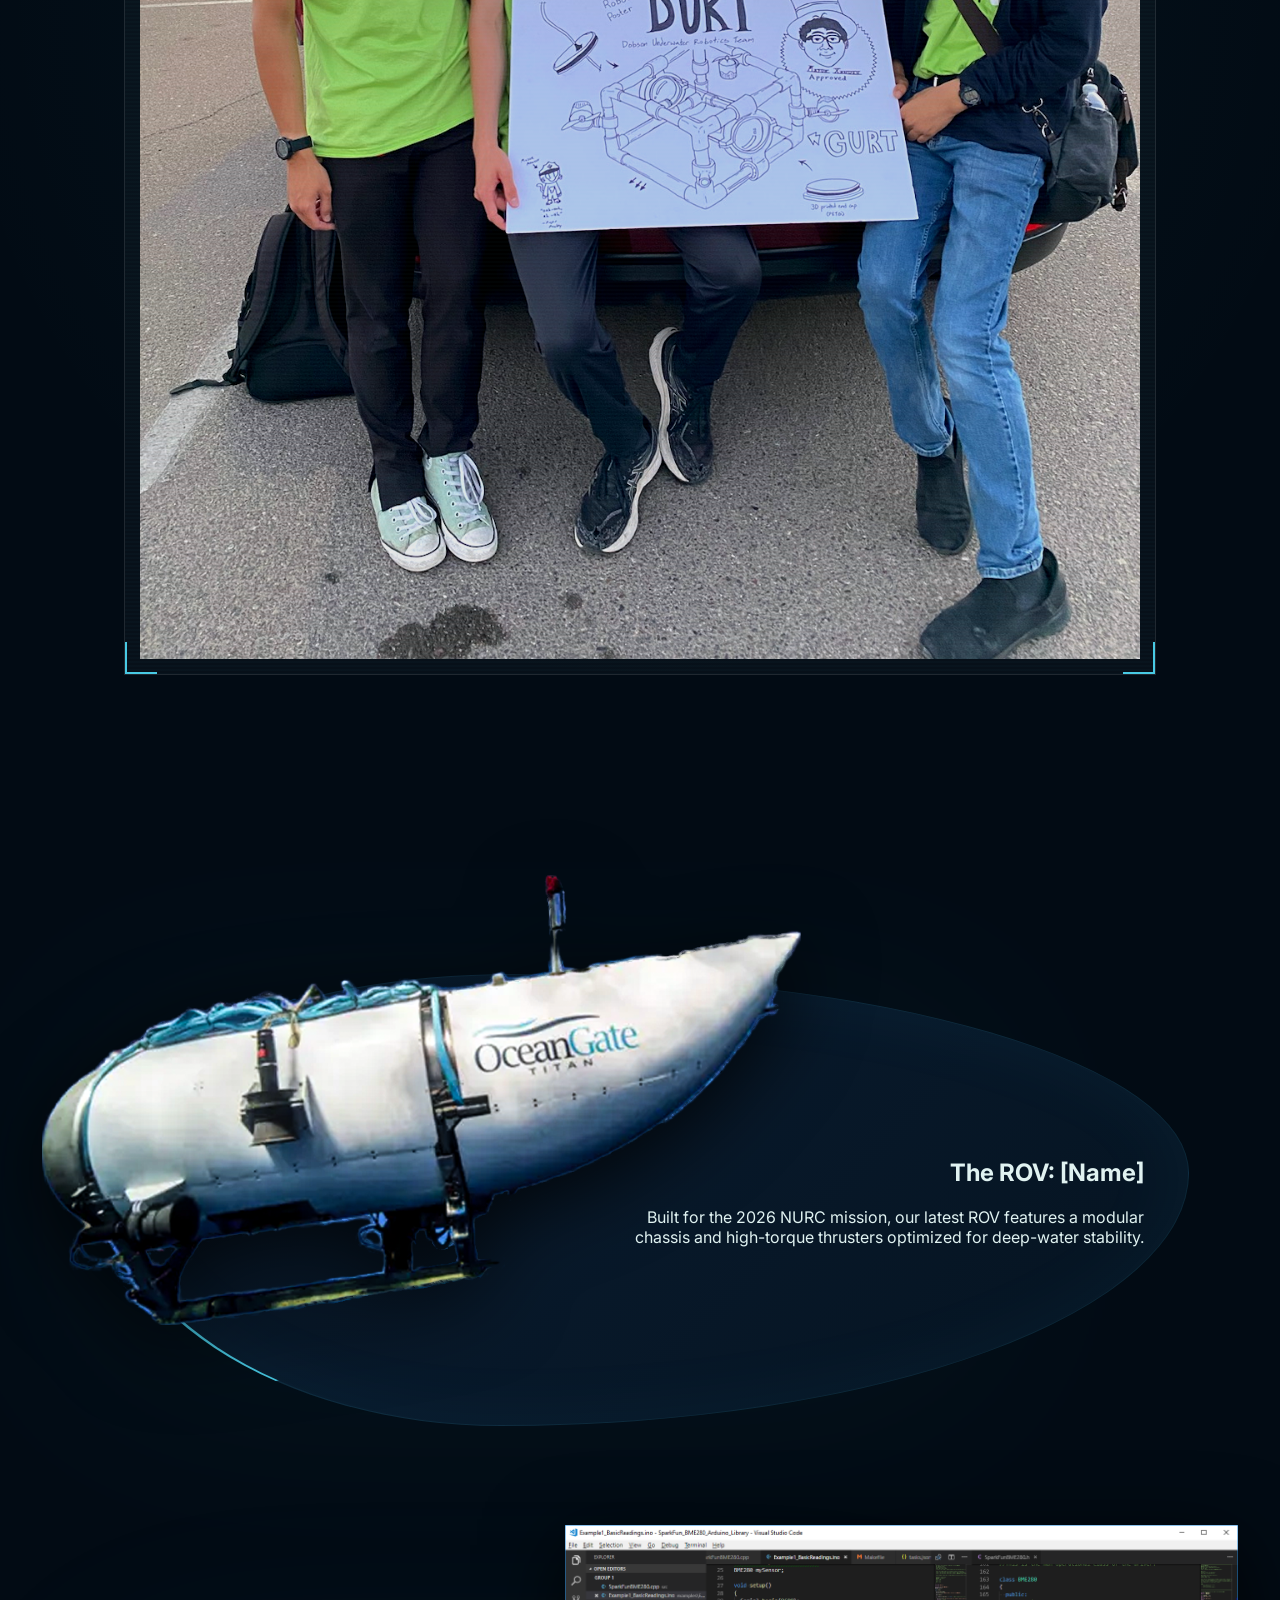
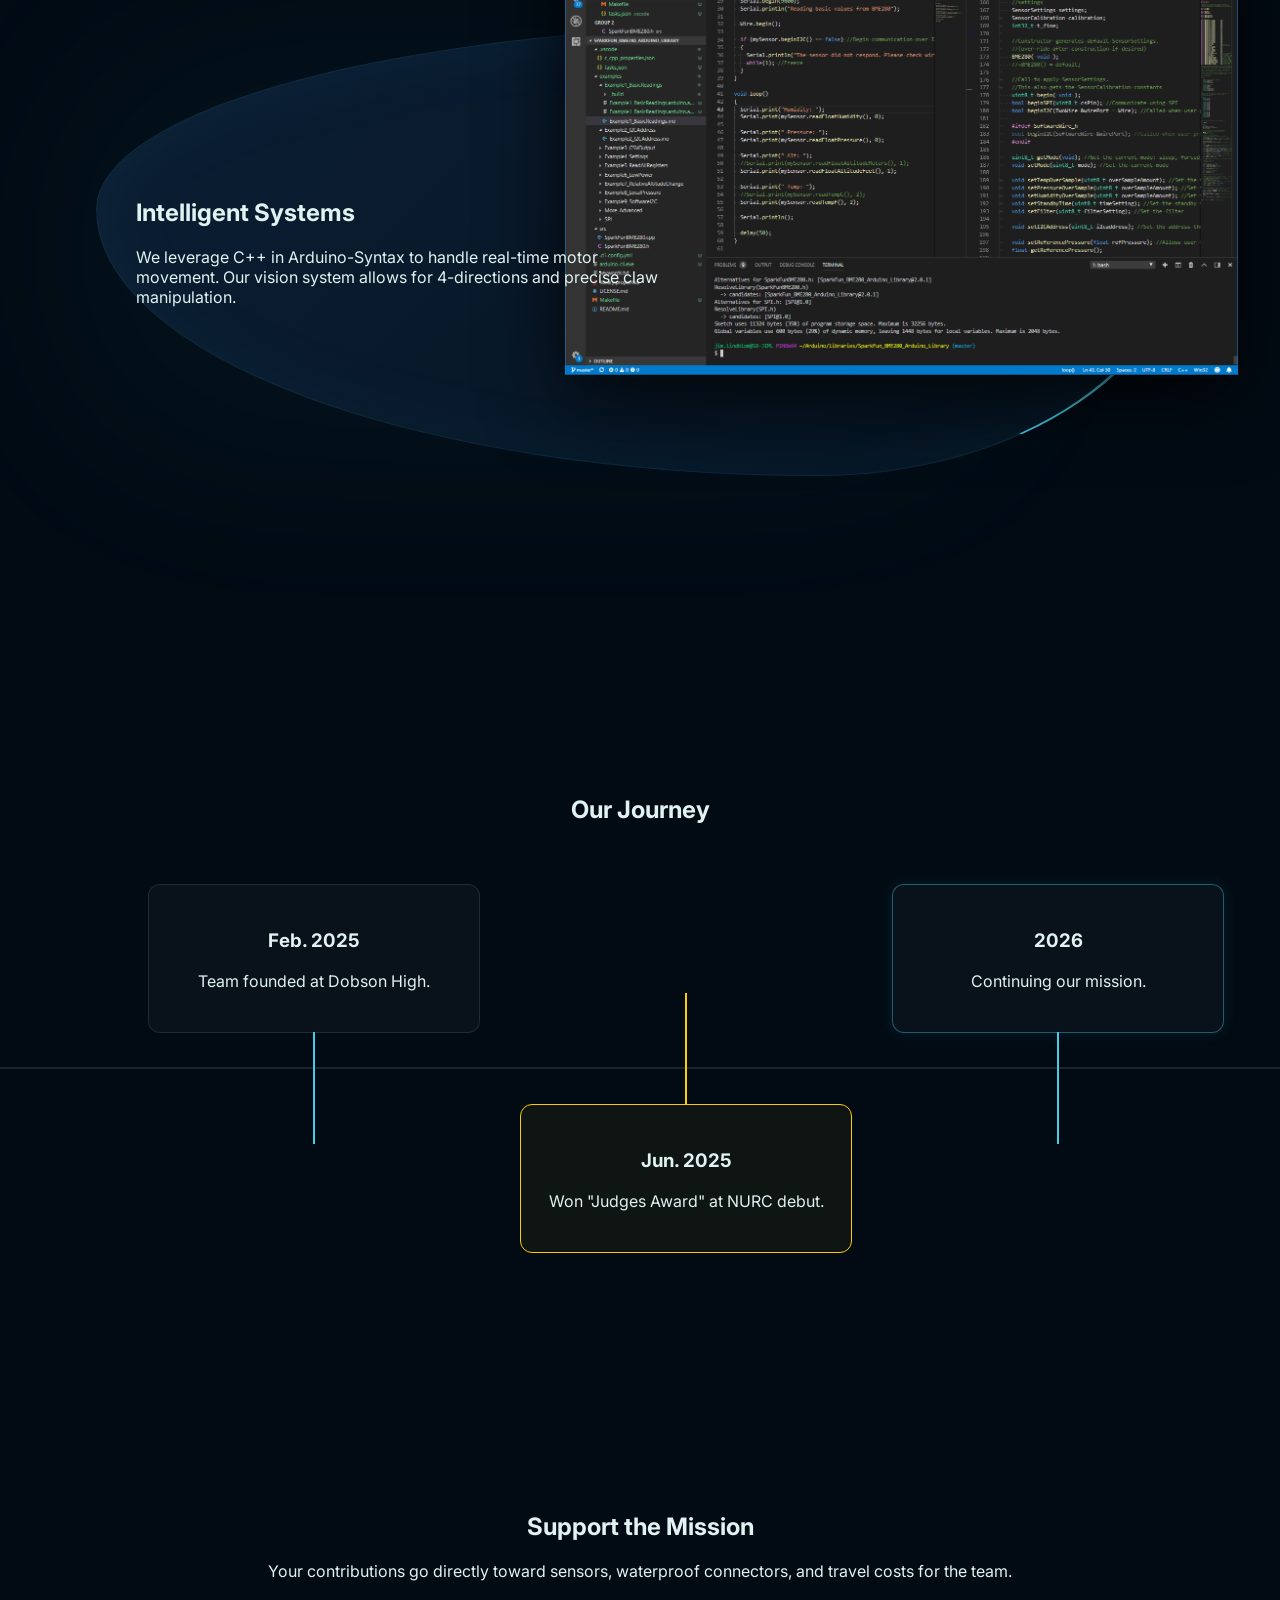
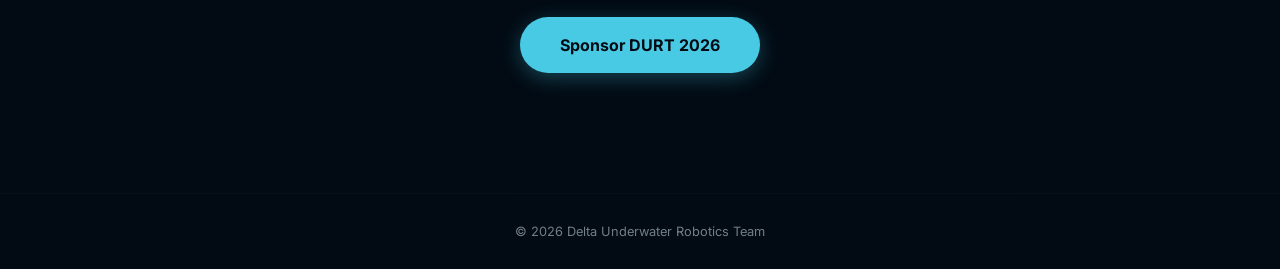
==== commit c727e200: "James Wants Stupid Team on H1" ====
--- a/index.html
+++ b/index.html
@@ -31,7 +31,7 @@
           alt="DURT Logo"
           class="hero-logo"
         />
-        <h1>Delta Underwater Robotics</h1>
+        <h1>Delta Underwater Robotics Team</h1>
       </div>
     </header>
     <section class="team-photo-section reveal">
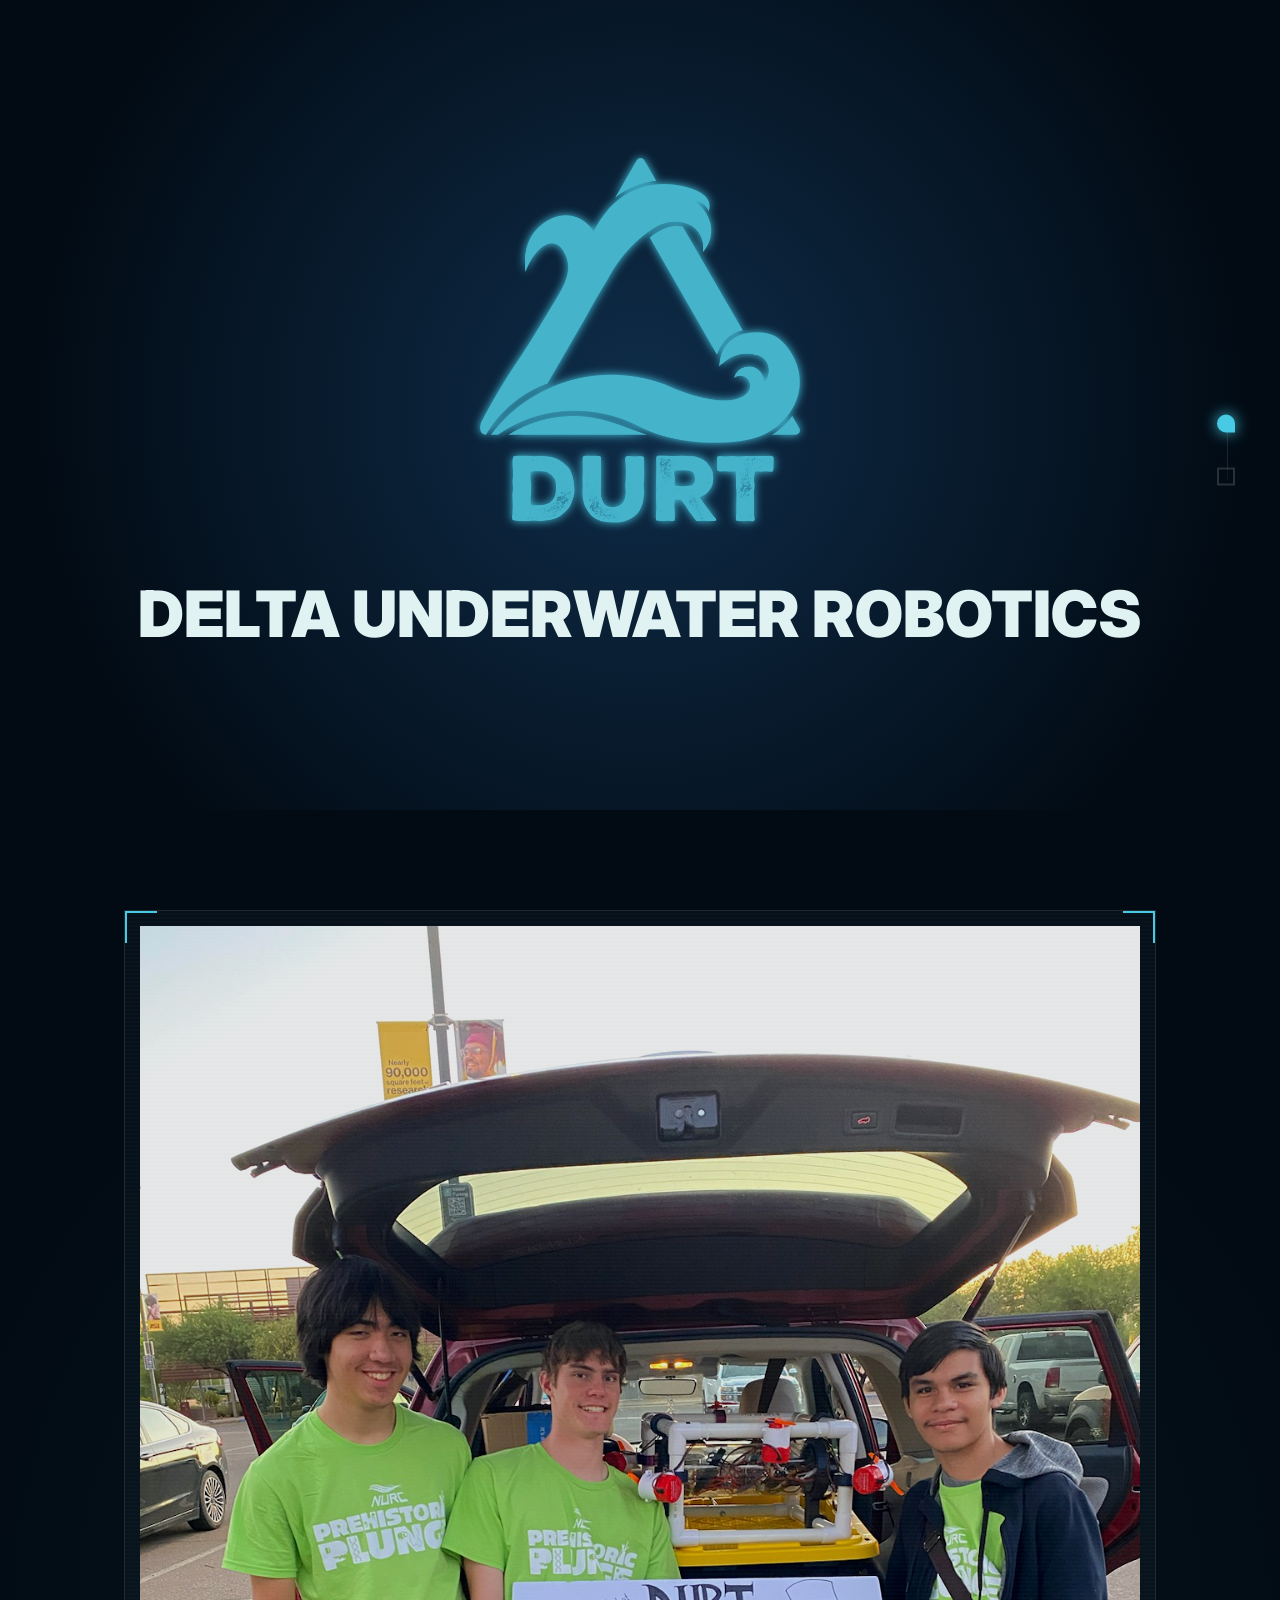
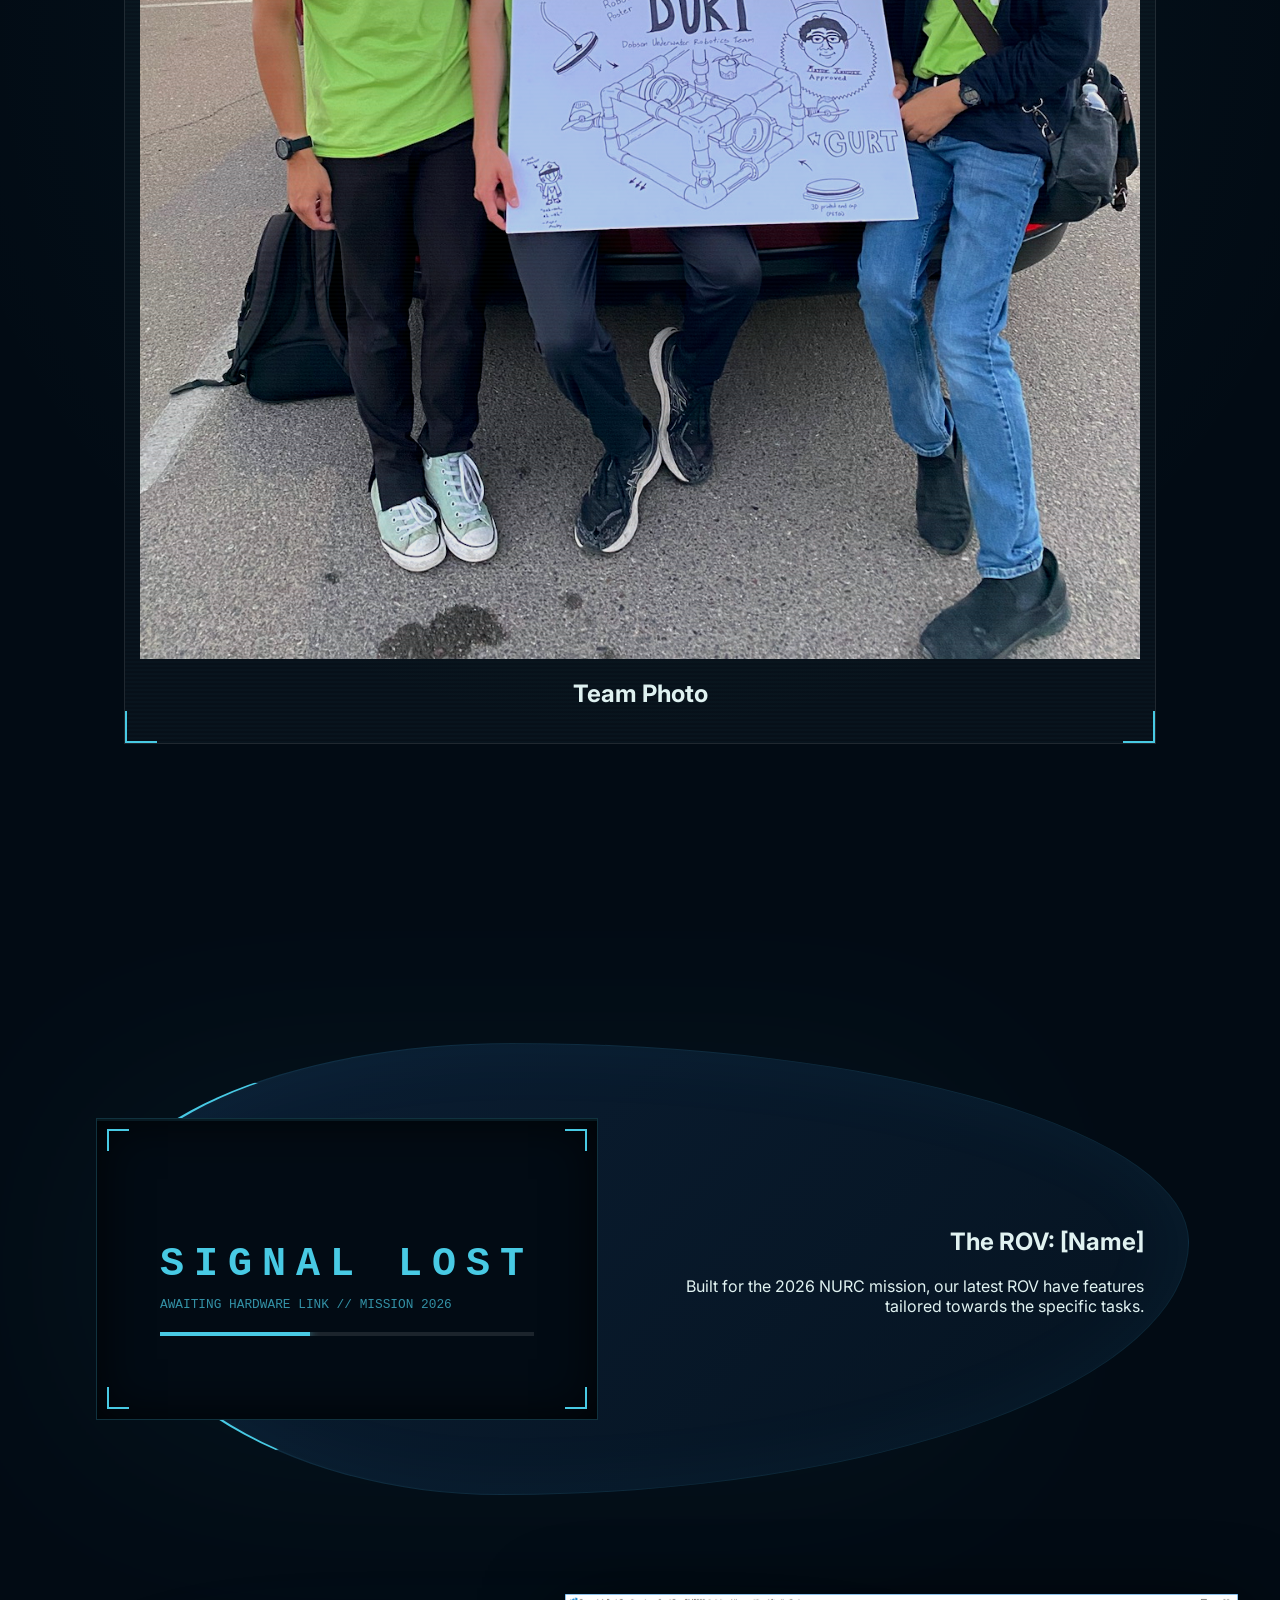
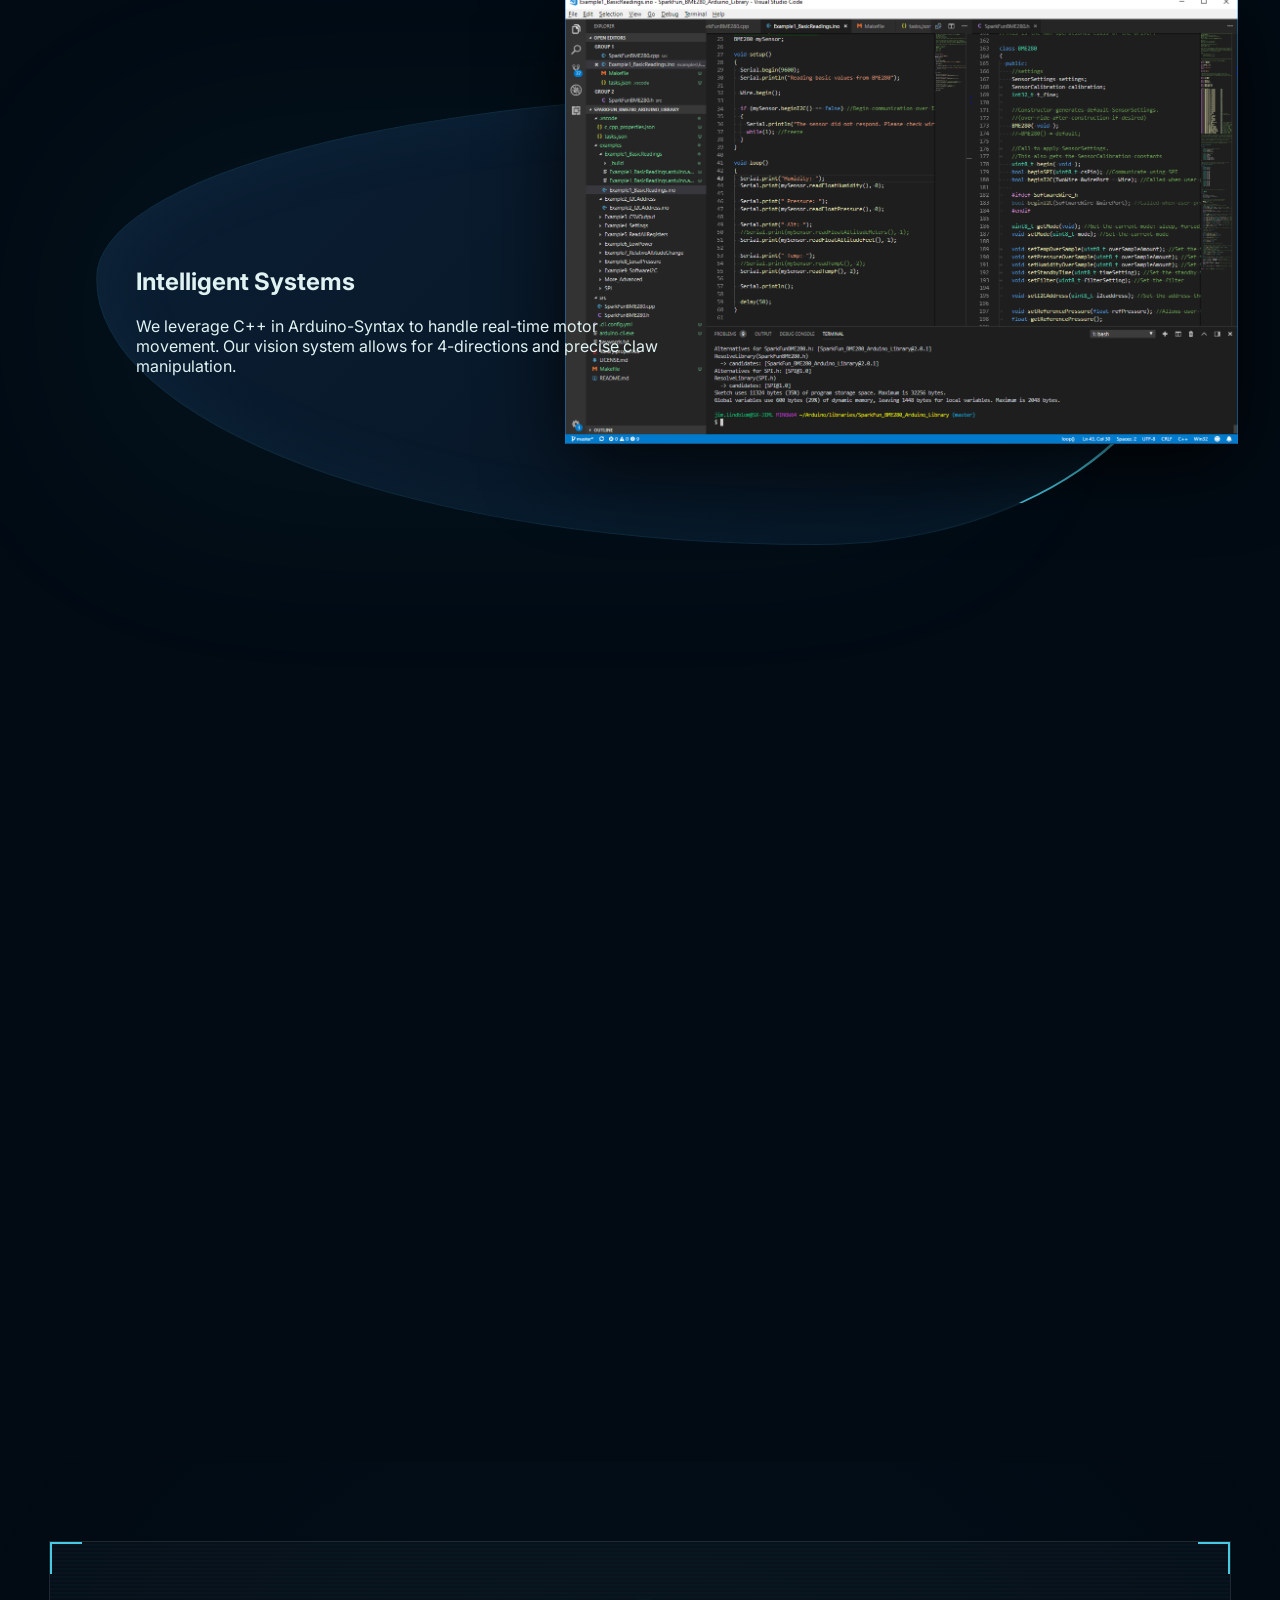
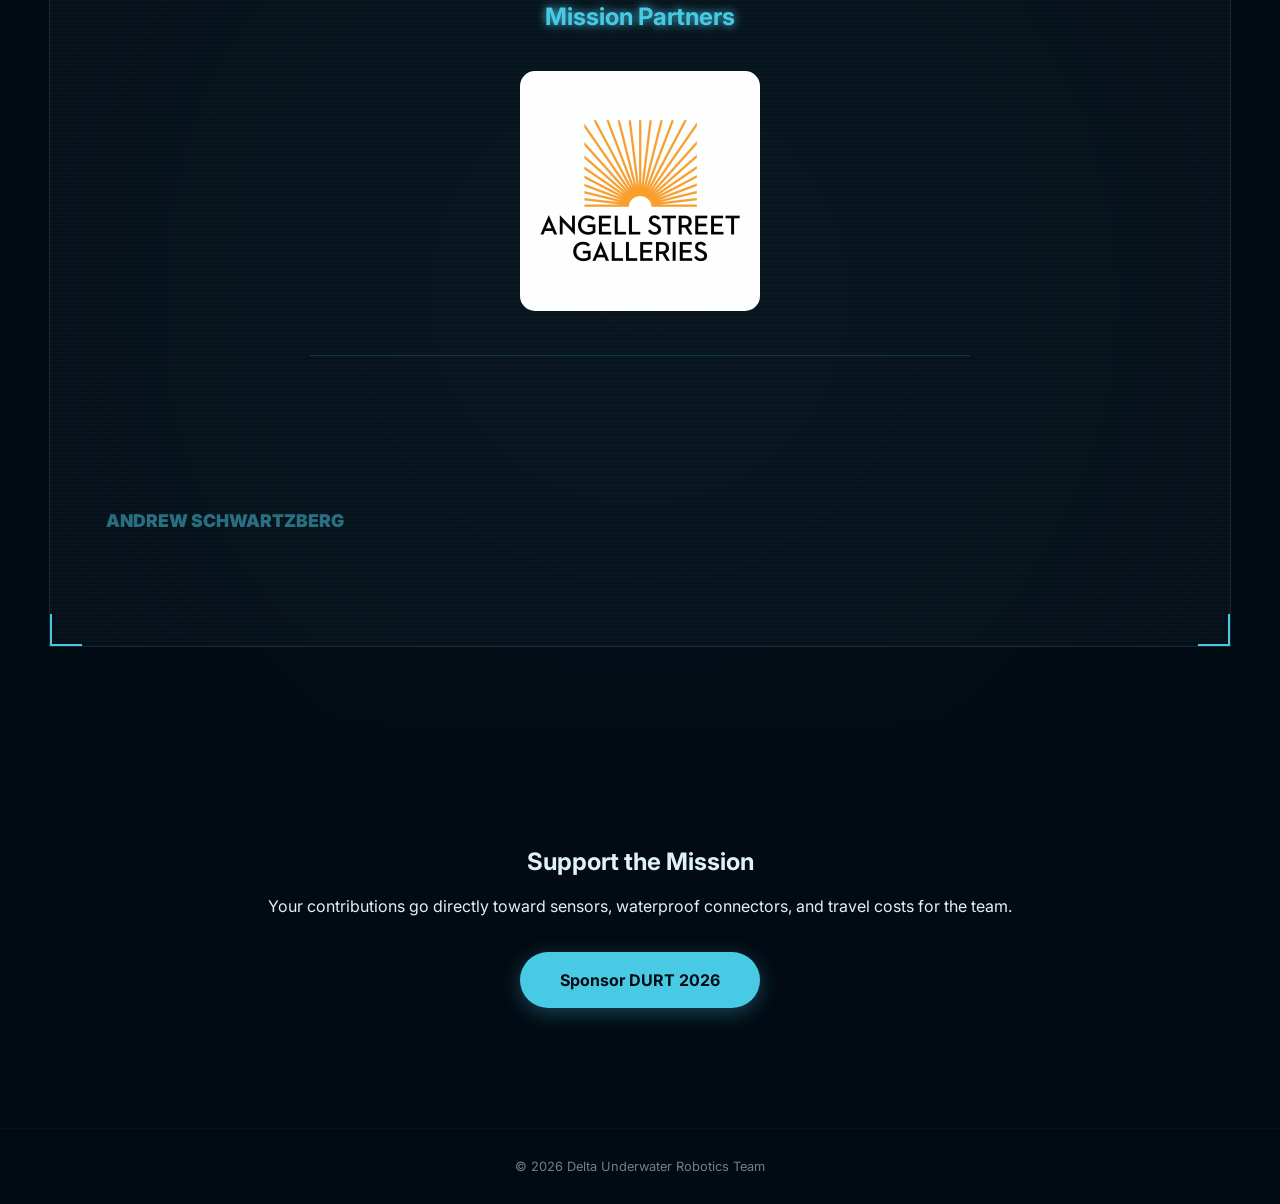
==== commit f9f694f4: "Added the Donations Section & Placeholder for ROV" ====
--- a/index.html
+++ b/index.html
@@ -31,7 +31,7 @@
           alt="DURT Logo"
           class="hero-logo"
         />
-        <h1>Delta Underwater Robotics Team</h1>
+        <h1>Delta Underwater Robotics</h1>
       </div>
     </header>
     <section class="team-photo-section reveal">
@@ -46,11 +46,29 @@
           alt="DURT Team 2026"
           class="team-photo"
         />
+        <h2 class="section-title">Team Photo</h2>
       </div>
     </section>
     <section class="wave-wrapper reveal">
       <div class="wave-bg wave-left"></div>
-      <img src="Images/OceanGate.png" alt="ROV" class="floating-img img-left" />
+      <div class="hero-image-frame reveal">
+        <div class="hud-container">
+          <div class="hud-corner tl"></div>
+          <div class="hud-corner tr"></div>
+          <div class="hud-corner bl"></div>
+          <div class="hud-corner br"></div>
+
+          <div class="scanning-line"></div>
+
+          <div class="hud-content">
+            <div class="glitch-text" data-text="SIGNAL LOST">SIGNAL LOST</div>
+            <p class="status-subtext">AWAITING HARDWARE LINK // MISSION 2026</p>
+            <div class="loading-bar-container">
+              <div class="loading-bar"></div>
+            </div>
+          </div>
+        </div>
+      </div>
       <div class="caption cap-left">
         <strong>Integral Hull</strong><br />Can survive the greatest depth. No
         worries of Implosion
@@ -58,8 +76,8 @@
       <div class="content content-right">
         <h2>The ROV: [Name]</h2>
         <p>
-          Built for the 2026 NURC mission, our latest ROV features a modular
-          chassis and high-torque thrusters optimized for deep-water stability.
+          Built for the 2026 NURC mission, our latest ROV have features tailored
+          towards the specific tasks.
         </p>
       </div>
     </section>
@@ -105,6 +123,35 @@
         </div>
       </div>
     </section>
+    <section class="sponsor-section reveal">
+      <div class="viewport-frame">
+        <div class="corner-brackets top-left"></div>
+        <div class="corner-brackets top-right"></div>
+        <div class="corner-brackets bottom-left"></div>
+        <div class="corner-brackets bottom-right"></div>
+        <div class="scanline"></div>
+
+        <h2 class="section-title">Mission Partners</h2>
+
+        <div class="company-sponsors-container">
+          <a href="https://angellstreetgalleries.com/" target="_blank">
+            <img
+              src="Images/Angel Street Galleries Logo.jpg"
+              alt="Angel Street Galleries"
+              class="sponsor logo"
+            />
+          </a>
+        </div>
+
+        <hr class="sponsor-divider" />
+
+        <div class="donations-grid">
+          <div class="donor-field" id="donor-field">
+            <span class="float-name">Andrew Schwartzberg</span>
+          </div>
+        </div>
+      </div>
+    </section>
     <footer class="donate-footer reveal">
       <div class="footer-content">
         <h2>Support the Mission</h2>
--- a/style.css
+++ b/style.css
@@ -140,6 +140,8 @@
     background: rgba(255, 255, 255, 0.02);
     border: 1px solid rgba(255, 255, 255, 0.1);
     overflow: hidden;
+    justify-content: center;
+    text-align: center;
 }
 
 .team-photo {
@@ -346,6 +348,152 @@
 }
 
 /*! IMAGE CONTENT & POSITIONING ==========================================================================*/
+.hero-image-frame {
+    width: 100%;
+    max-width: 500px;
+    height: 300px;
+    margin: 0 auto;
+    background: #020b14;
+    border: 1px solid rgba(72, 202, 228, 0.2);
+    position: relative;
+    box-shadow: inset 0 0 50px rgba(0, 0, 0, 0.8);
+    z-index: 10;
+}
+
+.hud-container {
+    padding: 20px;
+    height: 100%;
+    display: flex;
+    flex-direction: column;
+    justify-content: center;
+    align-items: center;
+    color: var(--accent);
+    font-family: 'Space Mono', monospace;
+}
+
+.hud-corner {
+    position: absolute;
+    width: 20px;
+    height: 20px;
+    border: 2px solid var(--accent);
+}
+
+.tl {
+    top: 10px;
+    left: 10px;
+    border-right: none;
+    border-bottom: none;
+}
+
+.tr {
+    top: 10px;
+    right: 10px;
+    border-left: none;
+    border-bottom: none;
+}
+
+.bl {
+    bottom: 10px;
+    left: 10px;
+    border-right: none;
+    border-top: none;
+}
+
+.br {
+    bottom: 10px;
+    right: 10px;
+    border-left: none;
+    border-top: none;
+}
+
+.glitch-text {
+    font-size: 2.5rem;
+    font-weight: 900;
+    letter-spacing: 10px;
+    position: relative;
+    animation: textFlicker 3s linear infinite;
+}
+
+@keyframes textFlicker {
+
+    0%,
+    100% {
+        opacity: 1;
+    }
+
+    92% {
+        opacity: 1;
+    }
+
+    93% {
+        opacity: 0.5;
+    }
+
+    94% {
+        opacity: 0.8;
+    }
+
+    95% {
+        opacity: 0.2;
+    }
+
+    96% {
+        opacity: 1;
+    }
+}
+
+.status-subtext {
+    font-size: 0.8rem;
+    opacity: 0.7;
+    margin-top: 10px;
+}
+
+.scanning-line {
+    position: absolute;
+    width: 100%;
+    height: 2px;
+    background: rgba(72, 202, 228, 0.1);
+    top: 0;
+    left: 0;
+    animation: scan 4s linear infinite;
+}
+
+@keyframes scan {
+    0% {
+        top: 0;
+    }
+
+    100% {
+        top: 100%;
+    }
+}
+
+.loading-bar-container {
+    width: 100%;
+    height: 4px;
+    background: rgba(255, 255, 255, 0.1);
+    margin-top: 20px;
+    overflow: hidden;
+}
+
+.loading-bar {
+    width: 40%;
+    height: 100%;
+    background: var(--accent);
+    box-shadow: 0 0 10px var(--accent);
+    animation: loadingMove 2s ease-in-out infinite alternate;
+}
+
+@keyframes loadingMove {
+    0% {
+        transform: translateX(-100%);
+    }
+
+    100% {
+        transform: translateX(250%);
+    }
+}
+
 .floating-img {
     position: absolute;
     top: -100px;
@@ -532,6 +680,102 @@
     border-color: rgba(72, 202, 228, 0.4);
 }
 
+/*! SPONSORS ==================================================================================*/
+.sponsor-section {
+    padding: 80px 0;
+    display: flex;
+    justify-content: center;
+    background: radial-gradient(circle, rgba(72, 202, 228, 0.03) 0%, transparent);
+}
+
+.company-sponsors-container {
+    margin: 40px 0;
+    display: flex;
+    justify-content: center;
+}
+
+.sponsor-section .viewport-frame {
+    width: 90%;
+    max-width: 1100px;
+    text-align: center;
+    padding: 40px;
+}
+
+.donations-grid {
+    display: flex;
+    flex-wrap: wrap;
+    justify-content: center;
+    align-items: center;
+    gap: 50px;
+    margin-top: 30px;
+}
+
+.donor-field {
+    position: relative;
+    height: 200px;
+    width: 100%;
+    margin-top: 20px;
+    overflow: hidden;
+}
+
+.float-name {
+    position: absolute;
+    display: inline-block;
+    font-family: 'Inter', sans-serif;
+    color: var(--accent);
+    font-weight: 900;
+    font-size: 1.1rem;
+    text-transform: uppercase;
+    white-space: nowrap;
+    opacity: 0.5;
+    transition: opacity 0.3s ease, color 0.3s ease, text-shadow 0.3s ease;
+    cursor: crosshair;
+    user-select: none;
+}
+
+.float-name:hover {
+    opacity: 1;
+    color: var(--white);
+    text-shadow: 0 0 10px var(--accent), 0 0 15px var(--accent);
+    z-index: 10;
+}
+
+@keyframes underwaterFloat {
+    0% {
+        transform: translate(0, 0) rotate(0deg);
+    }
+
+    100% {
+        transform: translate(15px, -20px) rotate(var(--drift-rotation, 2deg));
+    }
+}
+
+.sponsor.logo {
+    max-width: 600px;
+    max-height: 240px;
+    filter: drop-shadow(0 0 15px rgba(72, 202, 228. 0.2));
+    opacity: 1;
+    border-radius: 15px;
+}
+
+.sponsor-logo:hover {
+    filter: grayscale(0) brightness(1) opacity(1);
+    transform: scale(1.1);
+}
+
+.sponsor-section .section-title {
+    color: var(--accent);
+    text-shadow: 0 0 10px var(--accent);
+    margin-bottom: 10px;
+}
+
+.sponsor-divider {
+    border: none;
+    border-top: 1px solid rgba(72, 202, 228, 0.2);
+    width: 60%;
+    margin: 20px auto;
+}
+
 /*! FOOTERS ==================================================================================*/
 .donate-footer,
 .rebrand-footer {
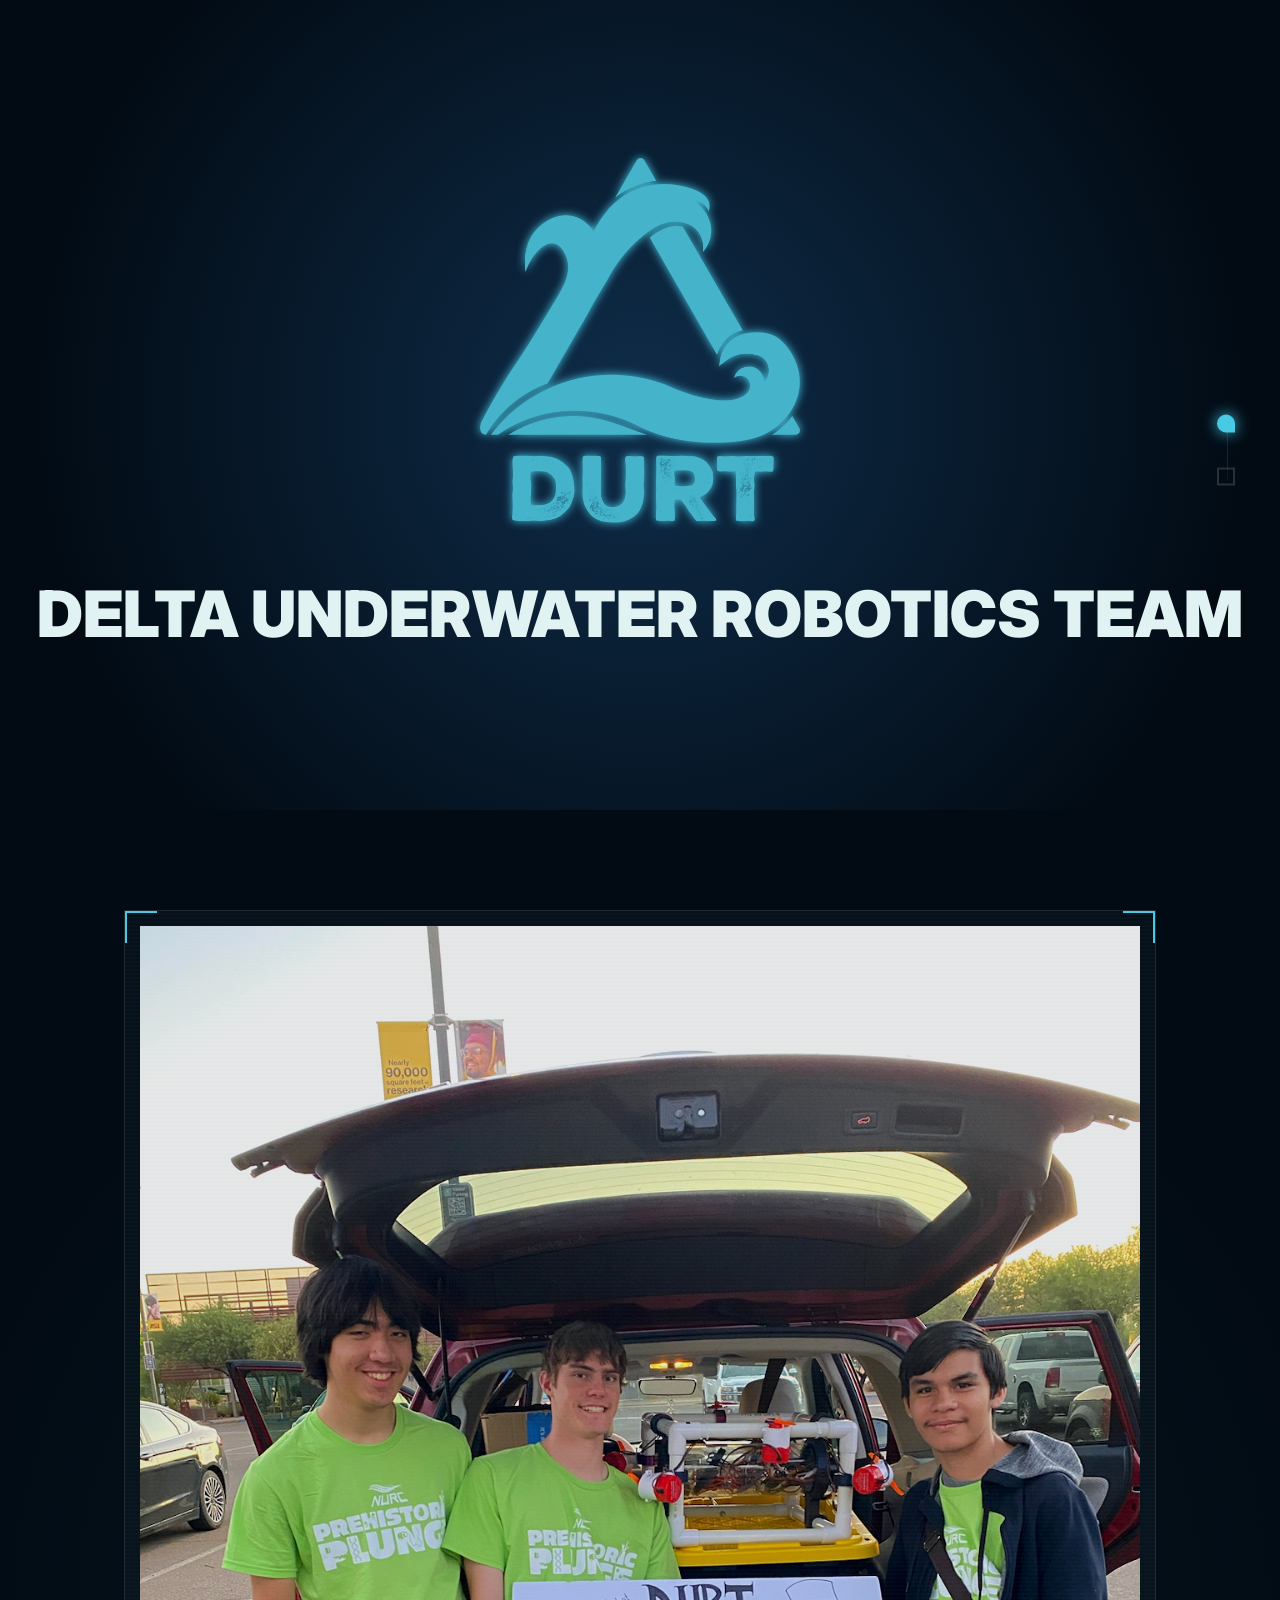
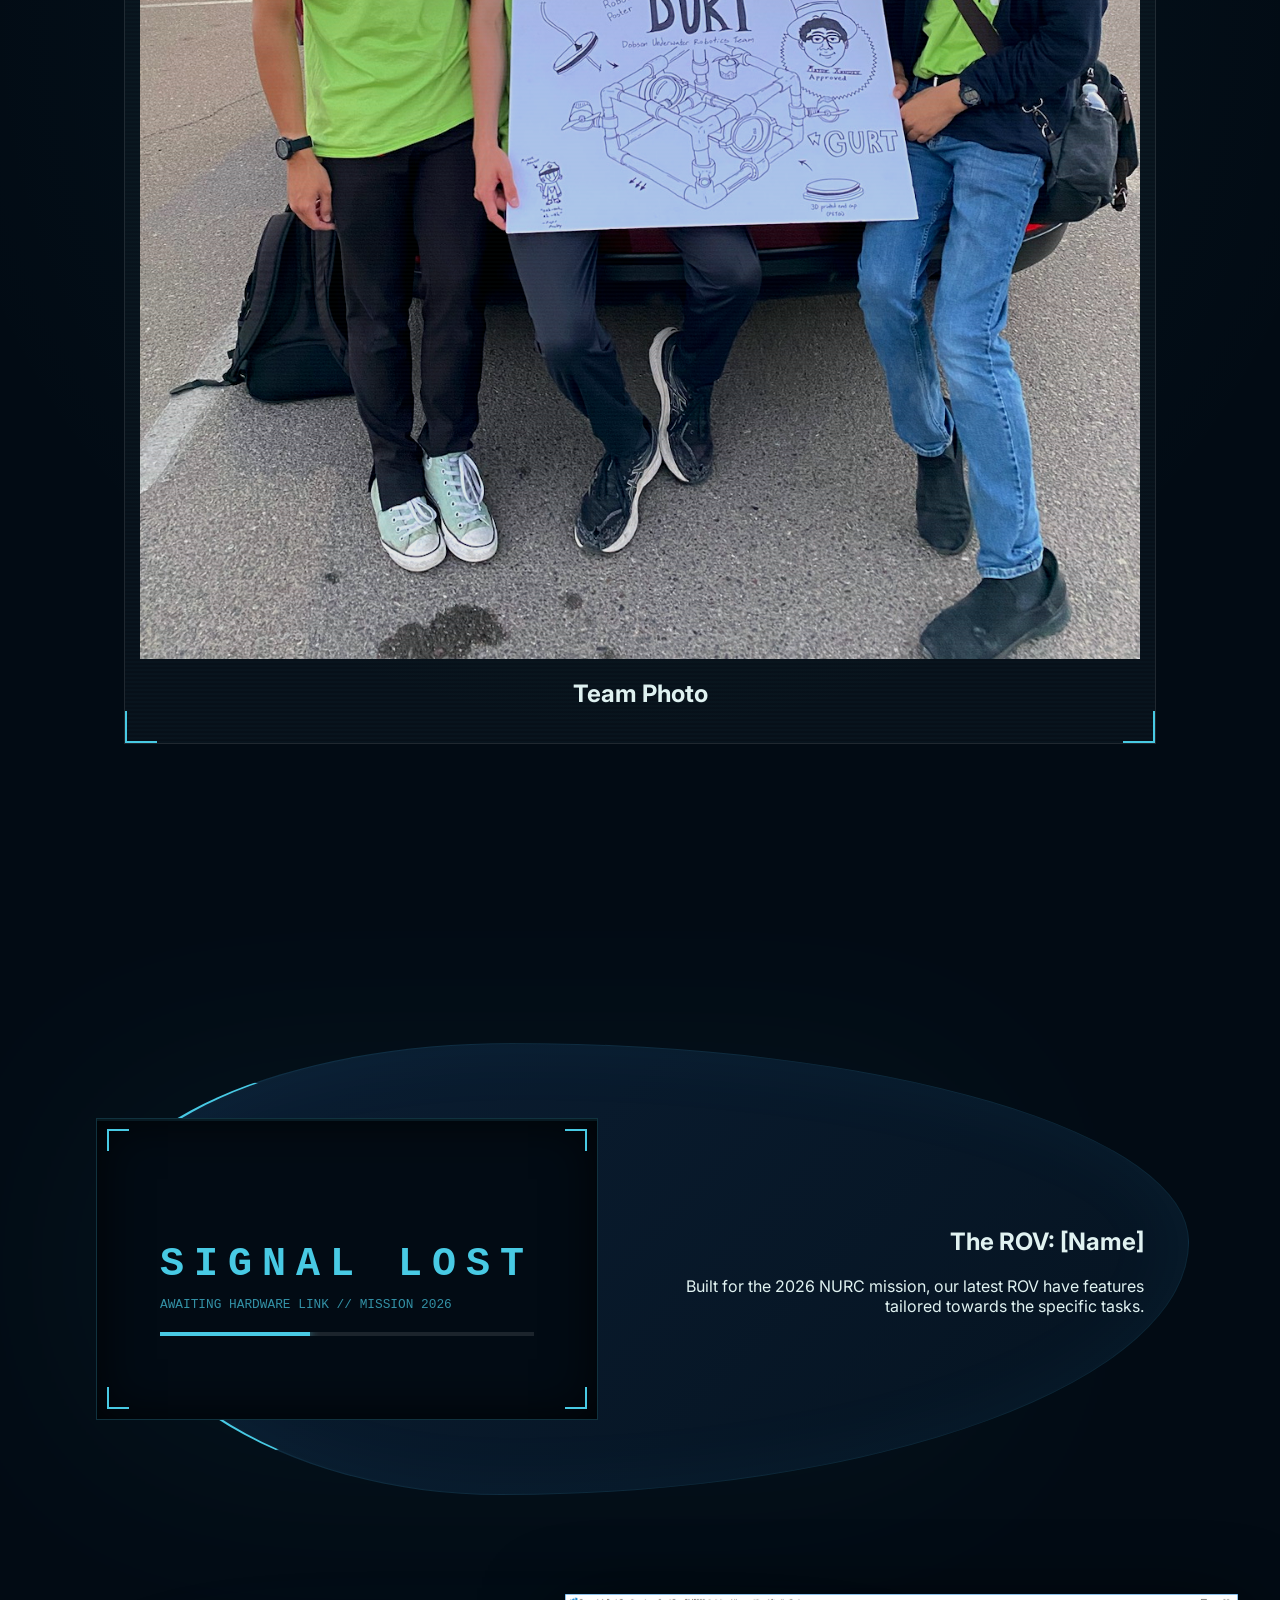
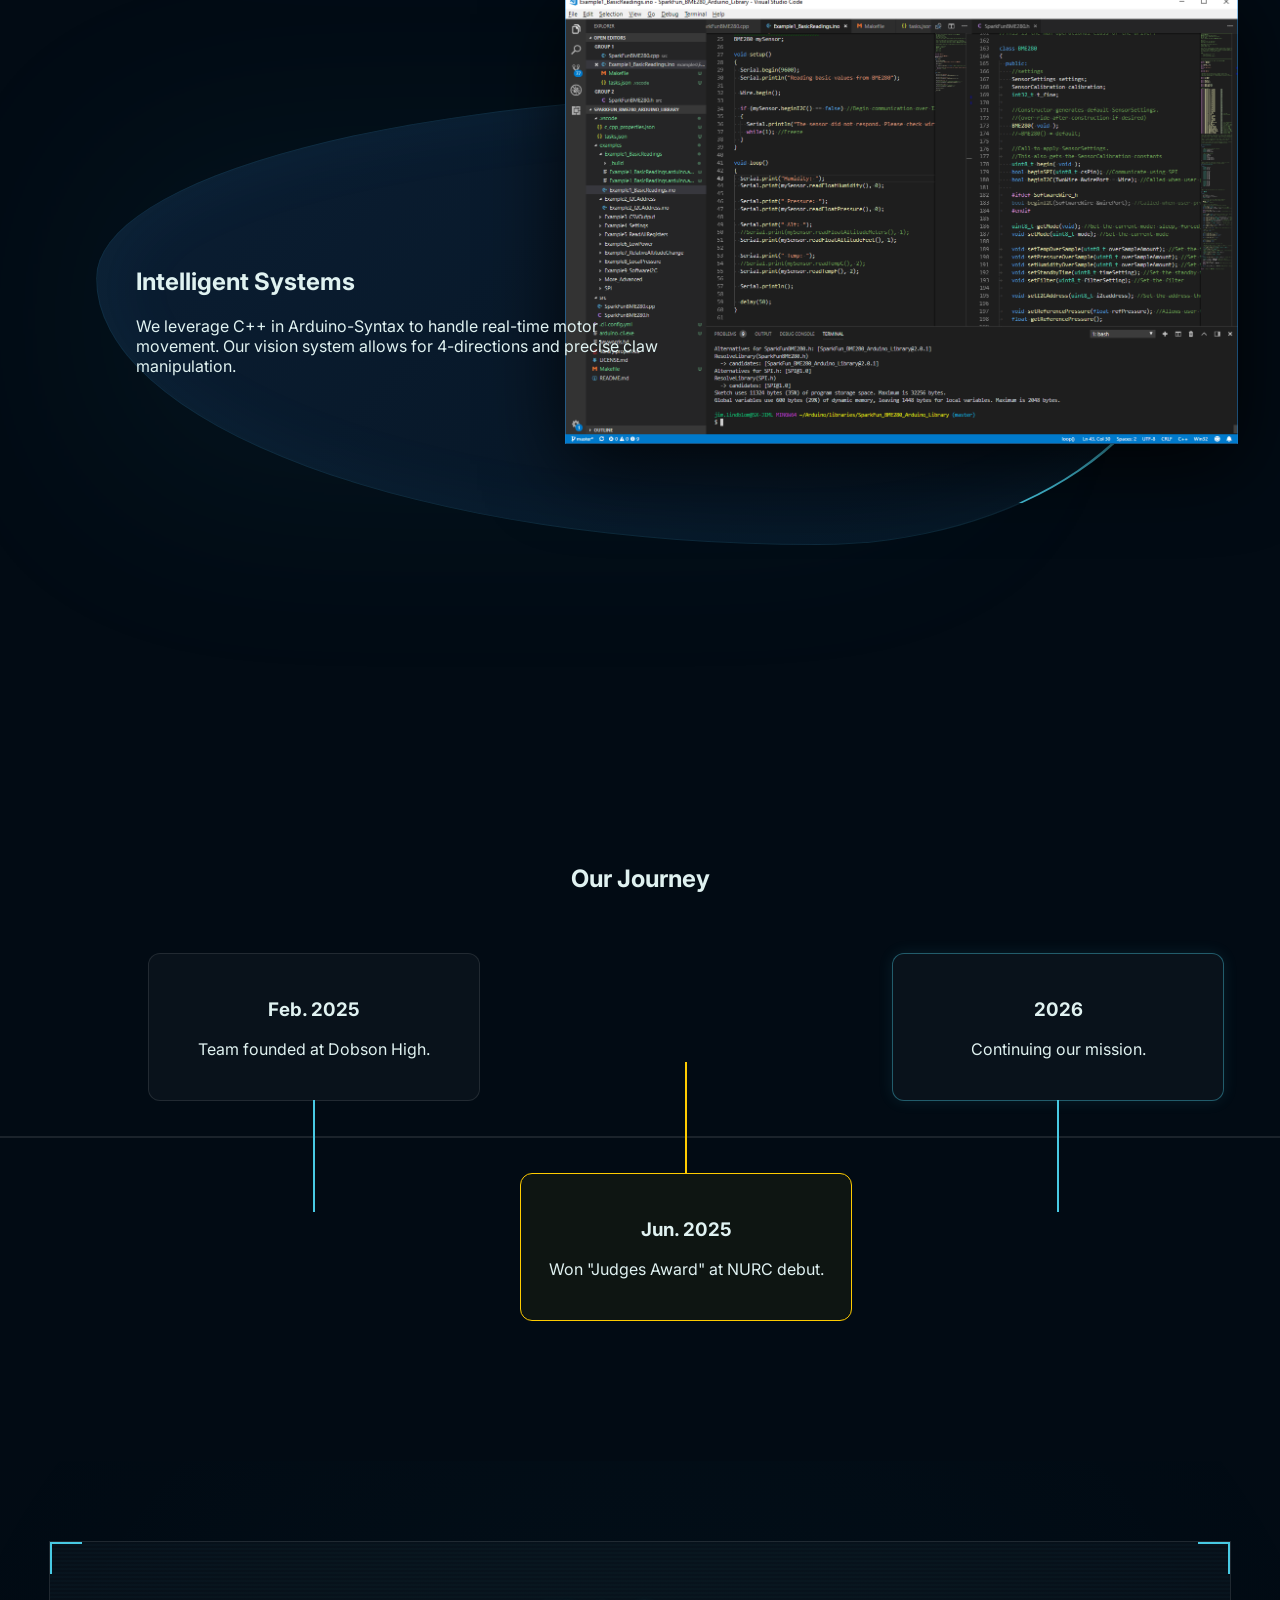
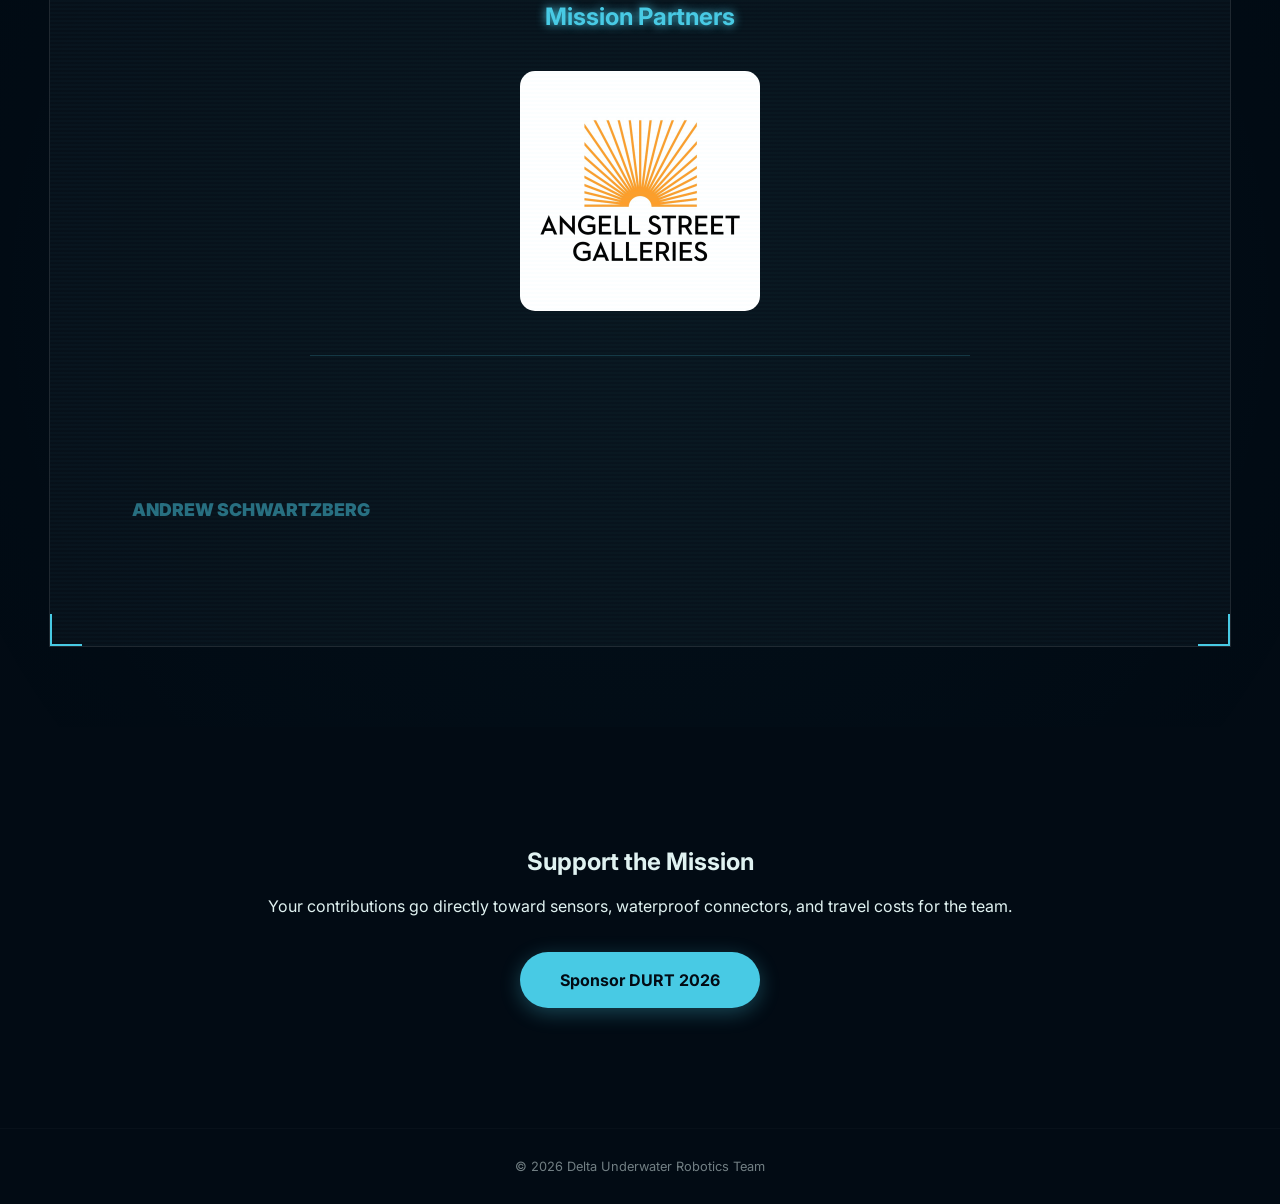
==== commit 1488765b: "Merge branch 'main' of https://github.com/Alex-Dev-AZ/DURT" ====
--- a/index.html
+++ b/index.html
@@ -31,7 +31,7 @@
           alt="DURT Logo"
           class="hero-logo"
         />
-        <h1>Delta Underwater Robotics</h1>
+        <h1>Delta Underwater Robotics Team</h1>
       </div>
     </header>
     <section class="team-photo-section reveal">
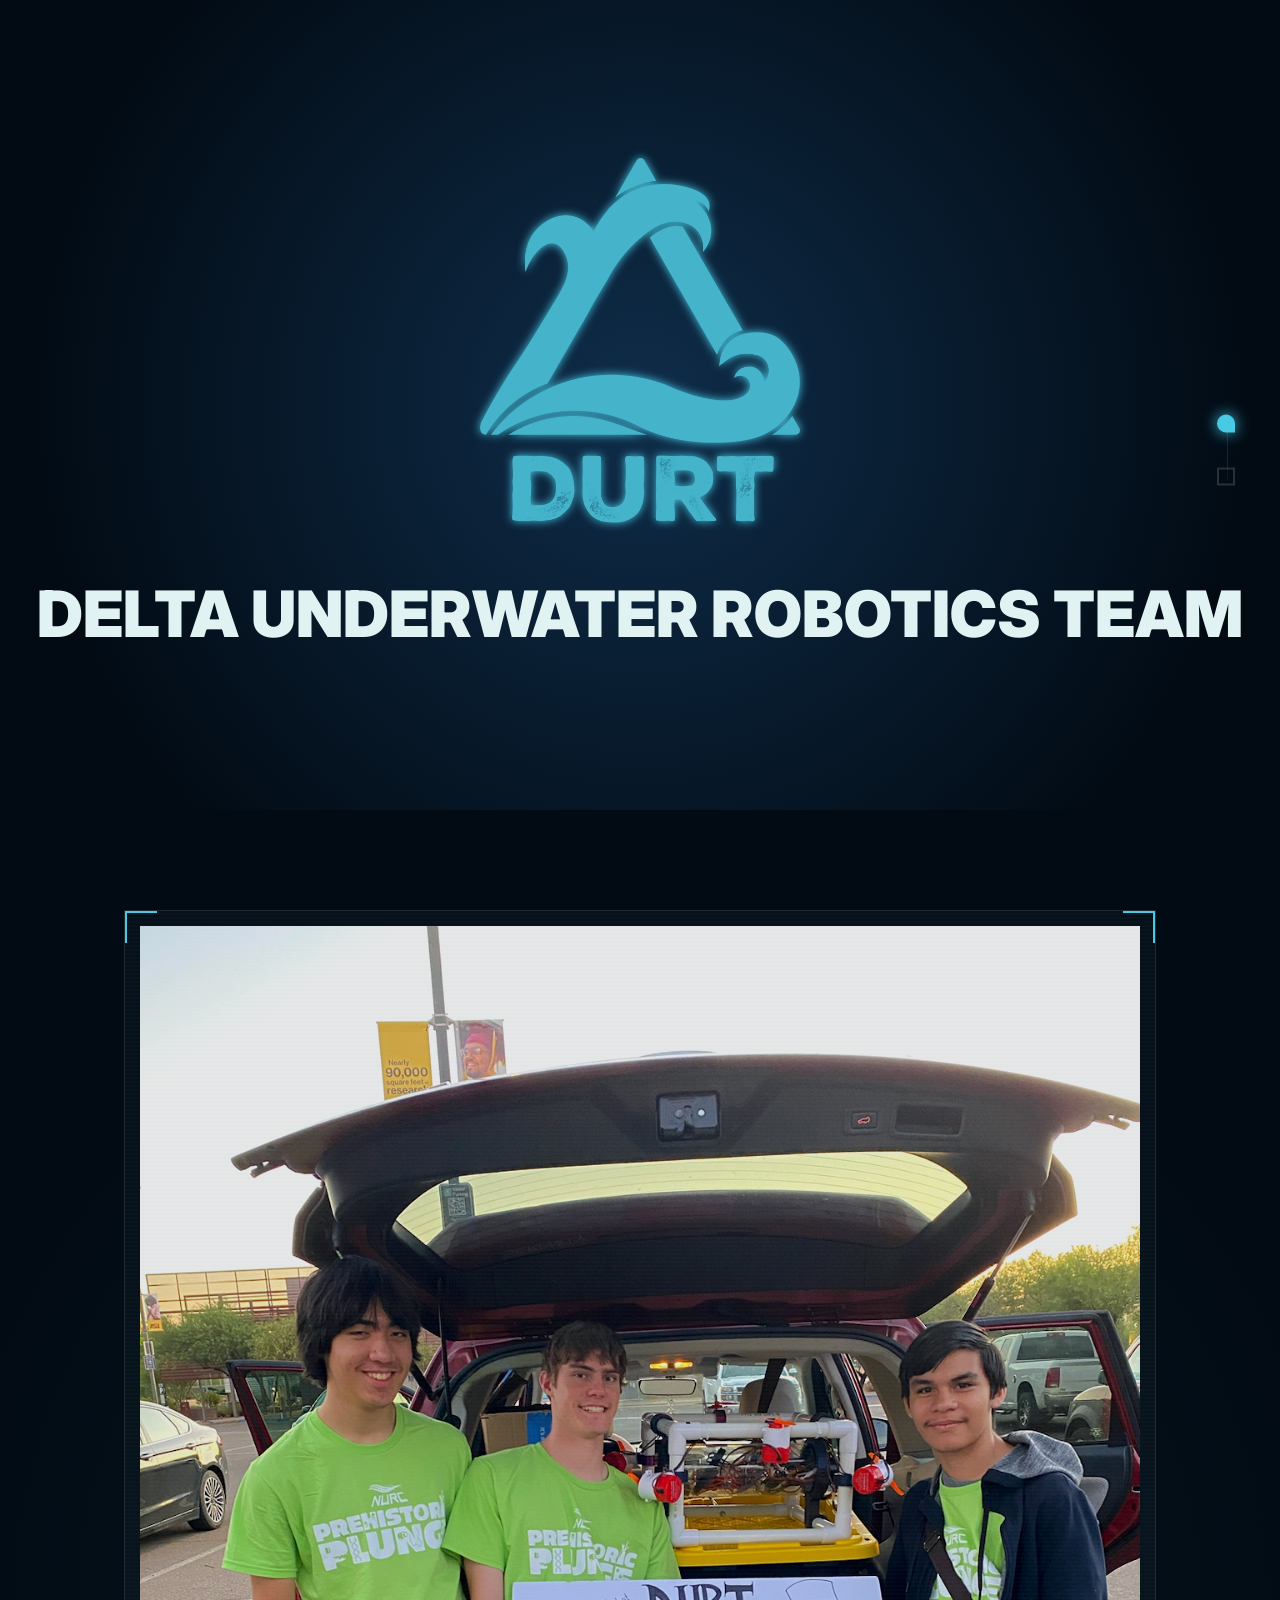
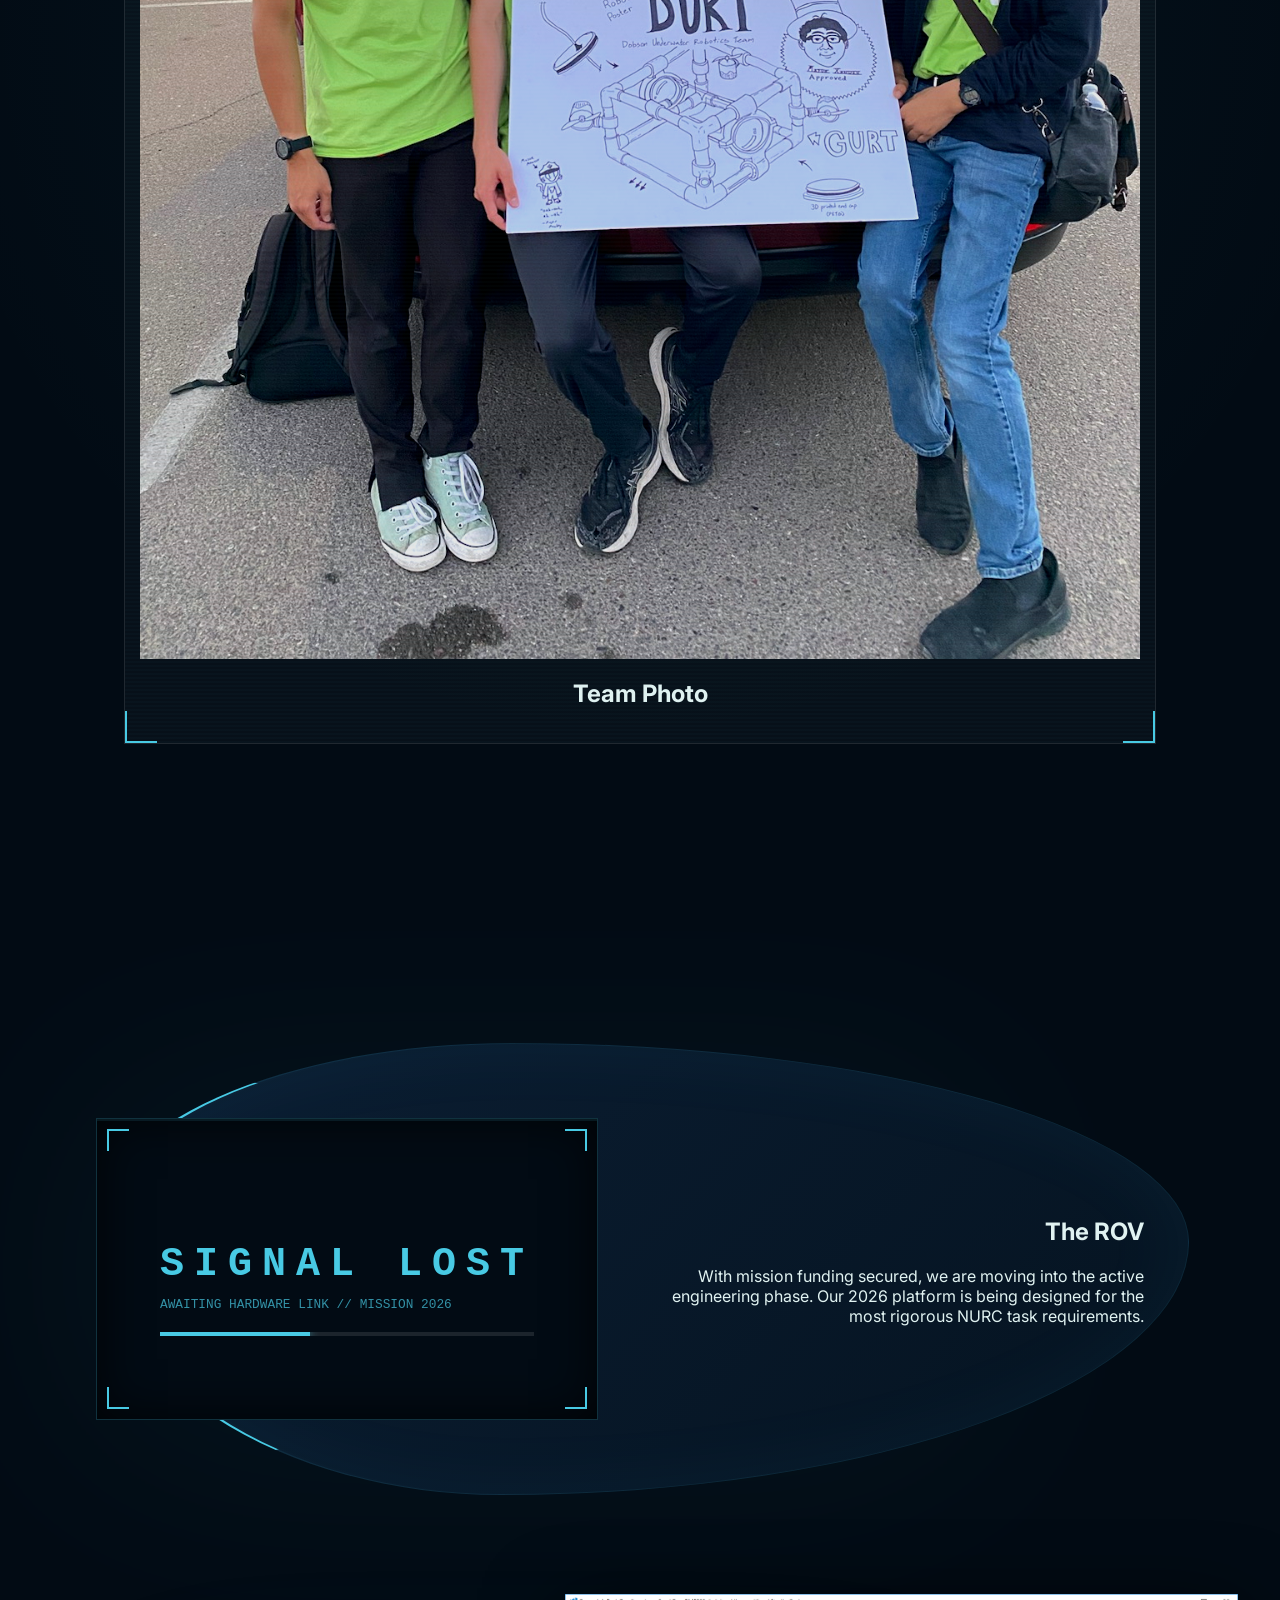
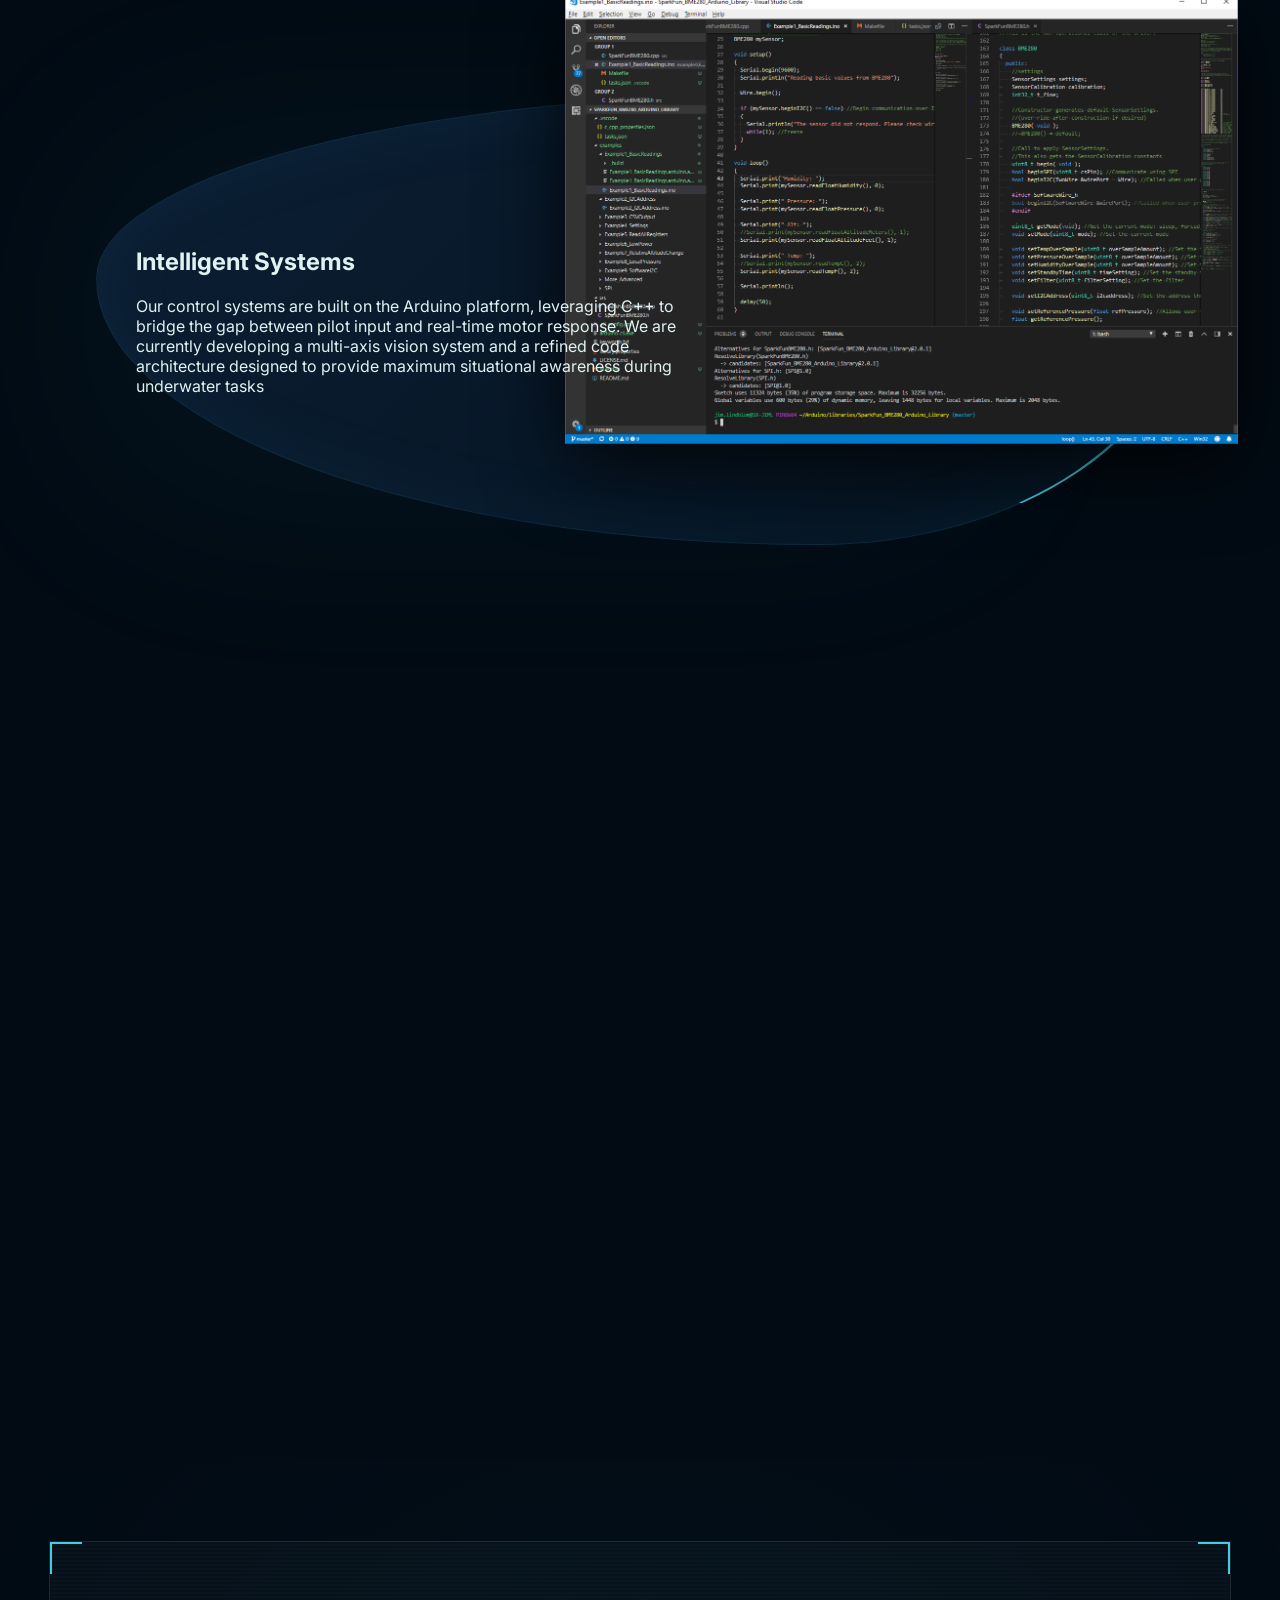
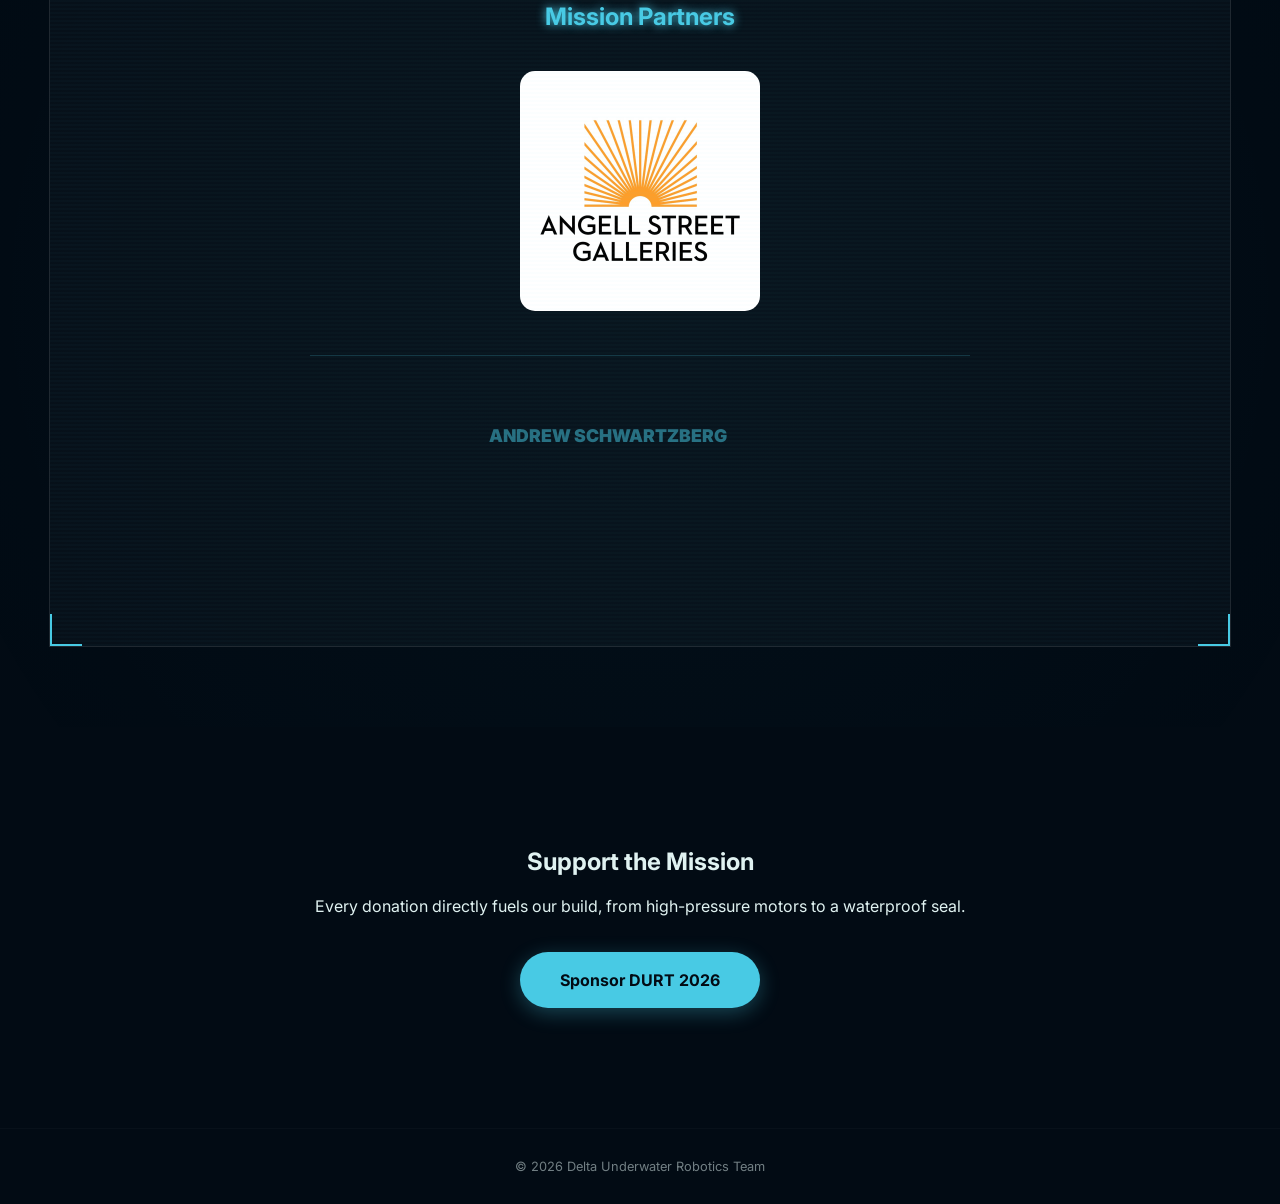
==== commit 12360edd: "Reworded some sections" ====
--- a/index.html
+++ b/index.html
@@ -70,14 +70,14 @@
         </div>
       </div>
       <div class="caption cap-left">
-        <strong>Integral Hull</strong><br />Can survive the greatest depth. No
-        worries of Implosion
+        <strong>Error!</strong><br />Photo of the ROV could not be found
       </div>
       <div class="content content-right">
-        <h2>The ROV: [Name]</h2>
+        <h2>The ROV</h2>
         <p>
-          Built for the 2026 NURC mission, our latest ROV have features tailored
-          towards the specific tasks.
+          With mission funding secured, we are moving into the active
+          engineering phase. Our 2026 platform is being designed for the most
+          rigorous NURC task requirements.
         </p>
       </div>
     </section>
@@ -94,9 +94,11 @@
       <div class="content content-left">
         <h2>Intelligent Systems</h2>
         <p>
-          We leverage C++ in Arduino-Syntax to handle real-time motor movement.
-          Our vision system allows for 4-directions and precise claw
-          manipulation.
+          Our control systems are built on the Arduino platform, leveraging C++
+          to bridge the gap between pilot input and real-time motor response. We
+          are currently developing a multi-axis vision system and a refined code
+          architecture designed to provide maximum situational awareness during
+          underwater tasks
         </p>
       </div>
     </section>
@@ -156,8 +158,8 @@
       <div class="footer-content">
         <h2>Support the Mission</h2>
         <p>
-          Your contributions go directly toward sensors, waterproof connectors,
-          and travel costs for the team.
+          Every donation directly fuels our build, from high-pressure motors to
+          a waterproof seal.
         </p>
         <a
           href="https://campaigns.donately.com/t005/landing?account_subdomain=deltaunderwaterroboticsteam&campaign_id=cmp_e6cff196811b"
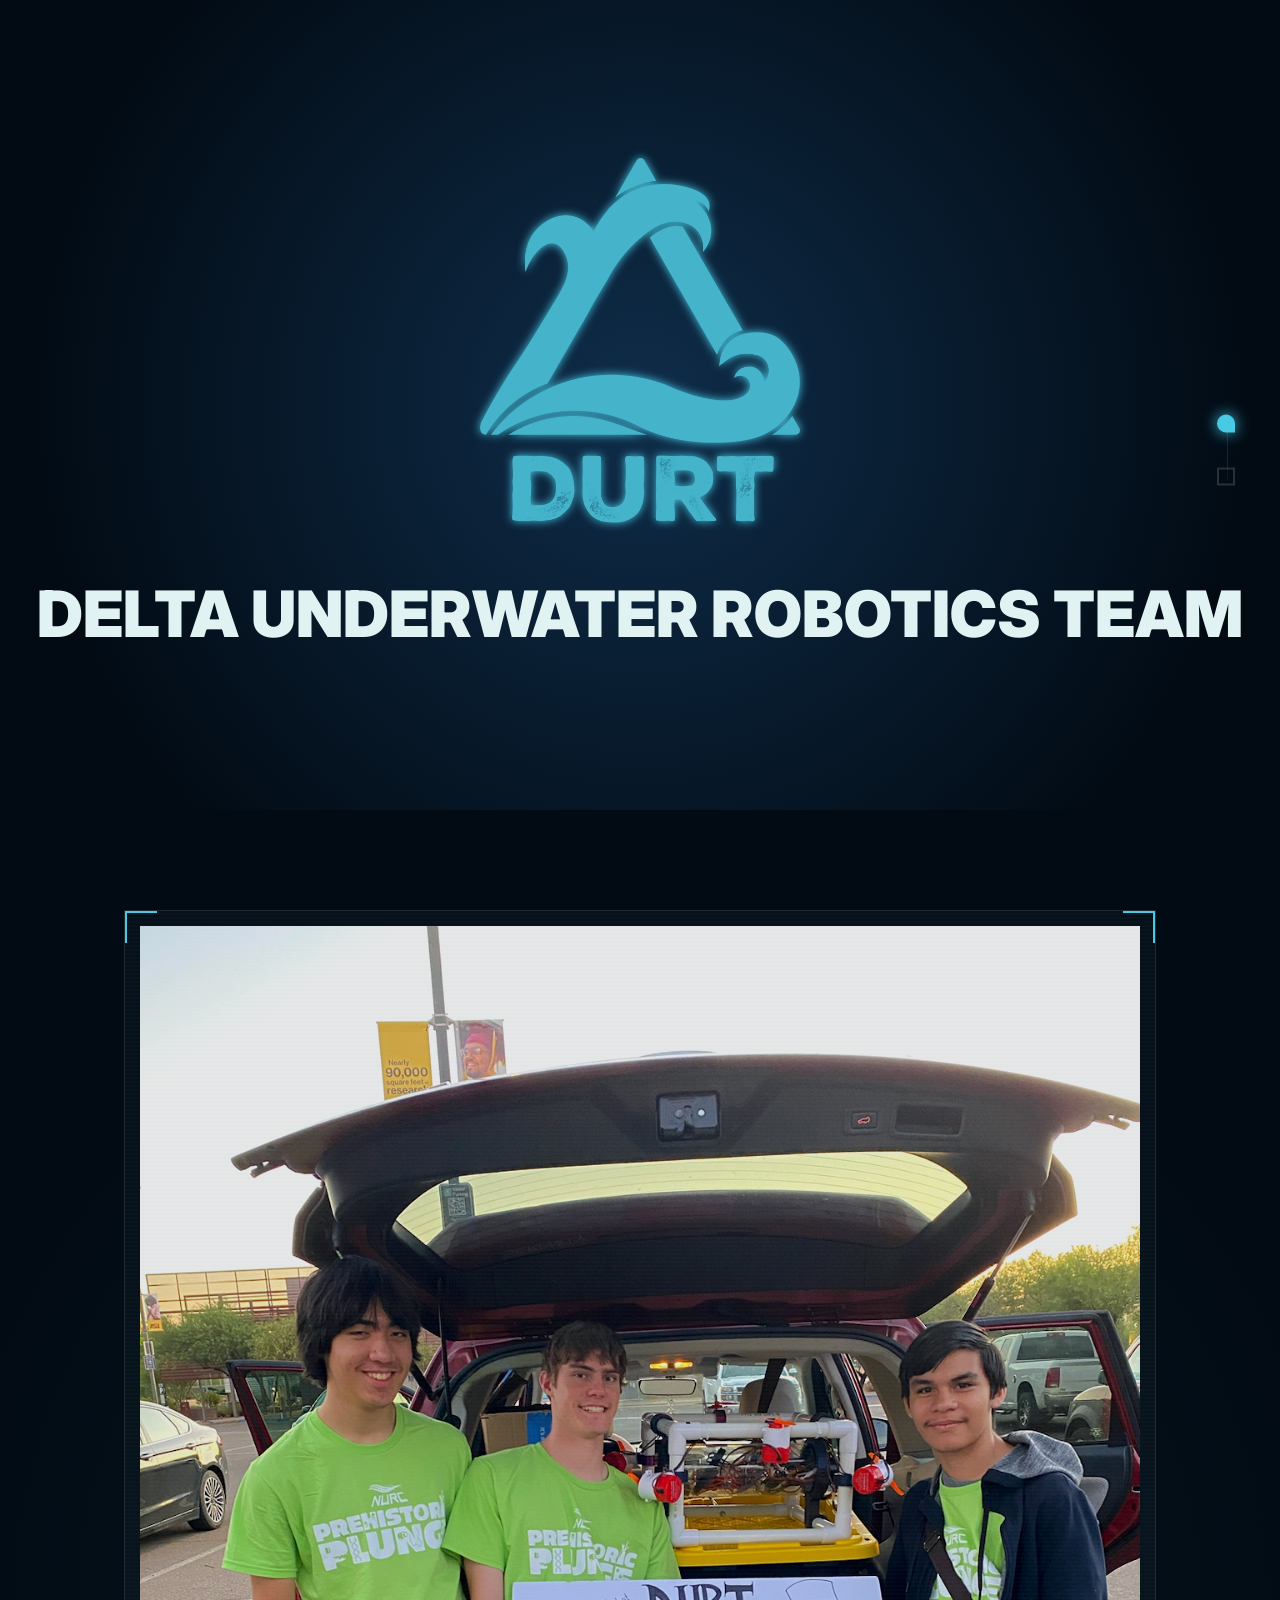
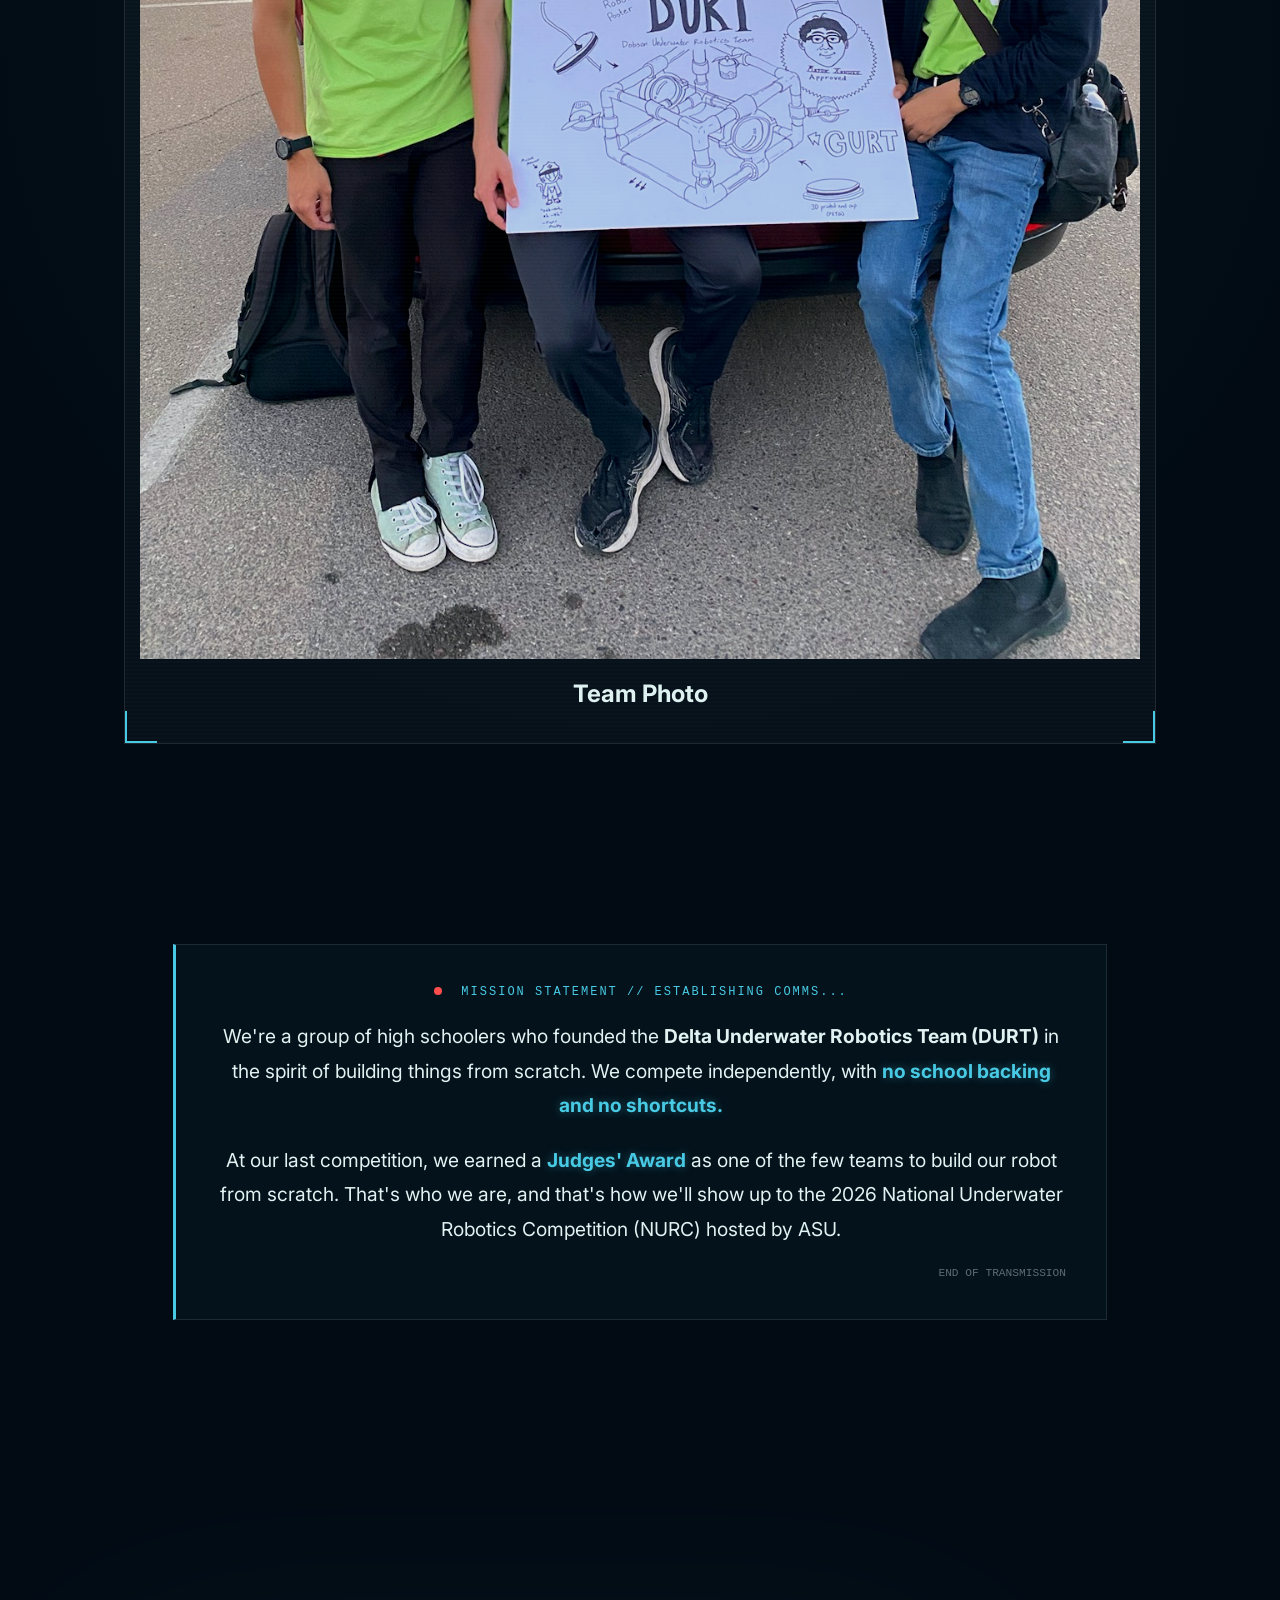
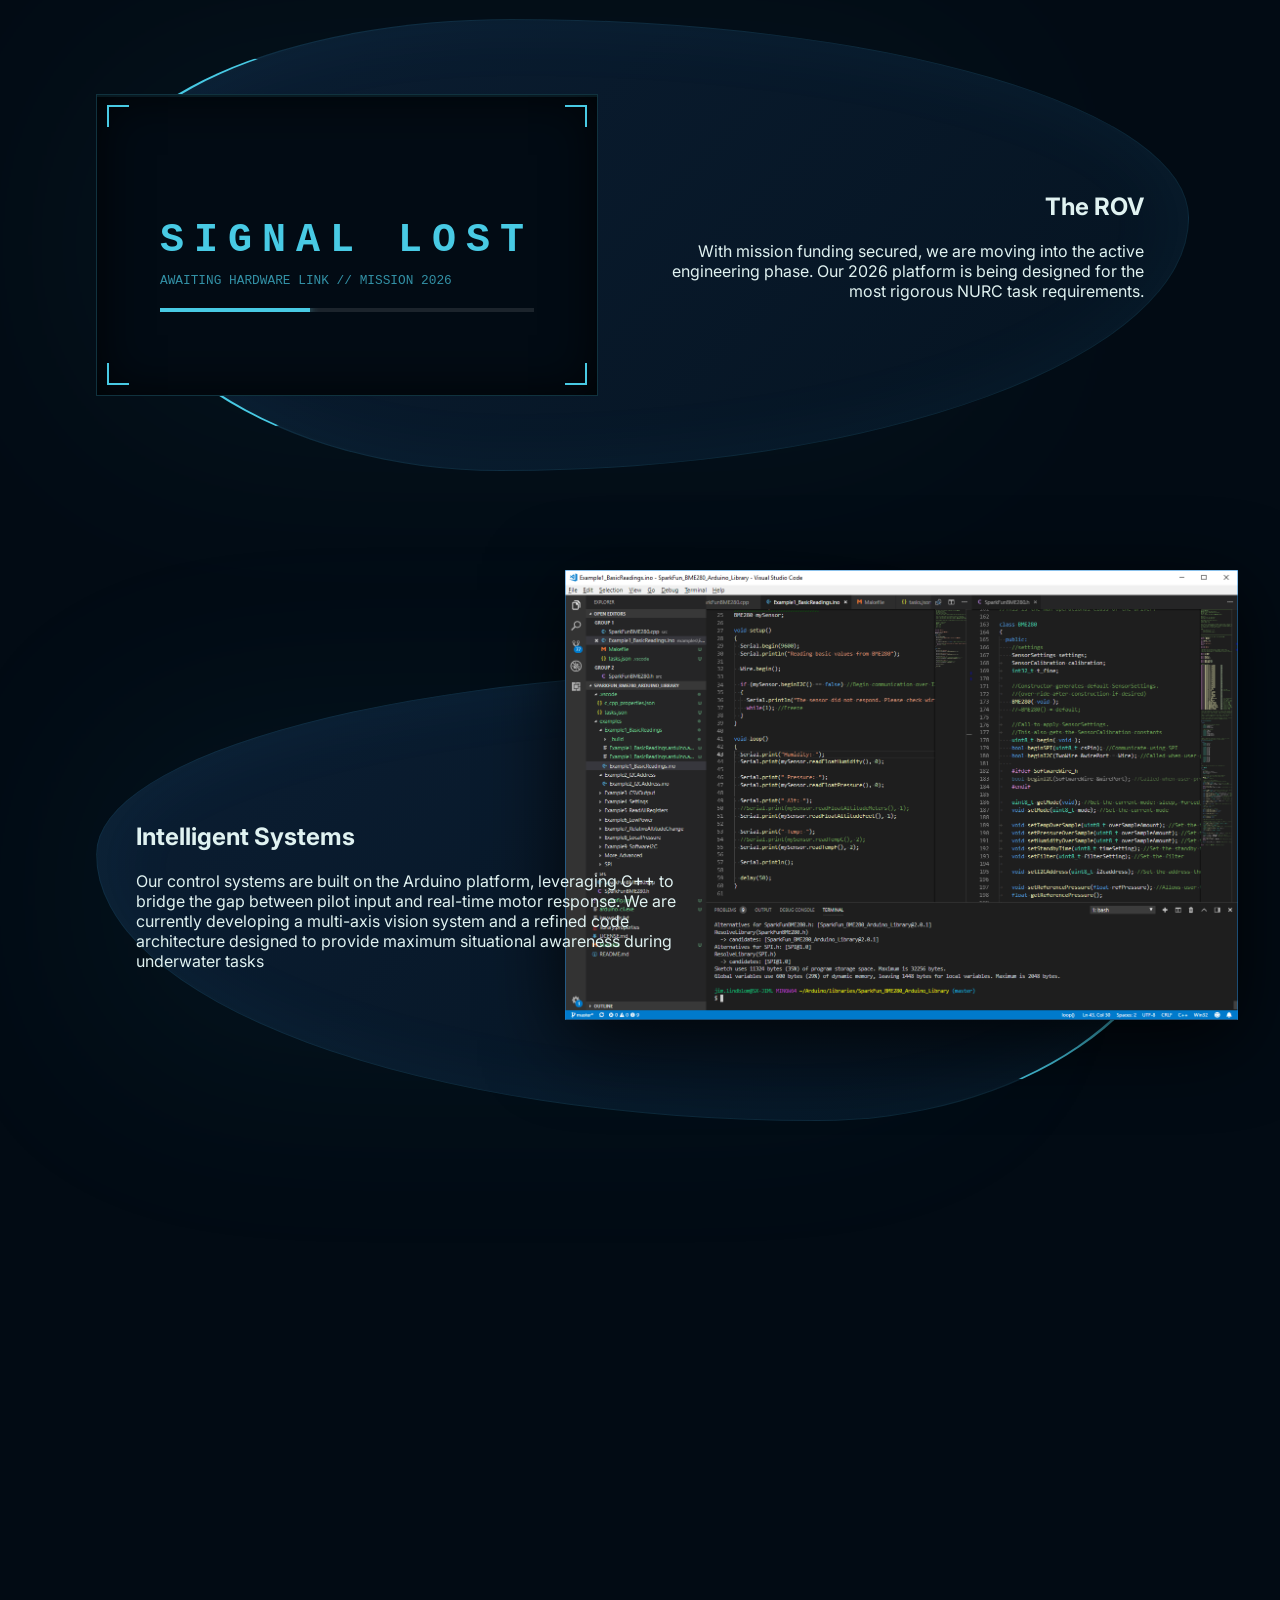
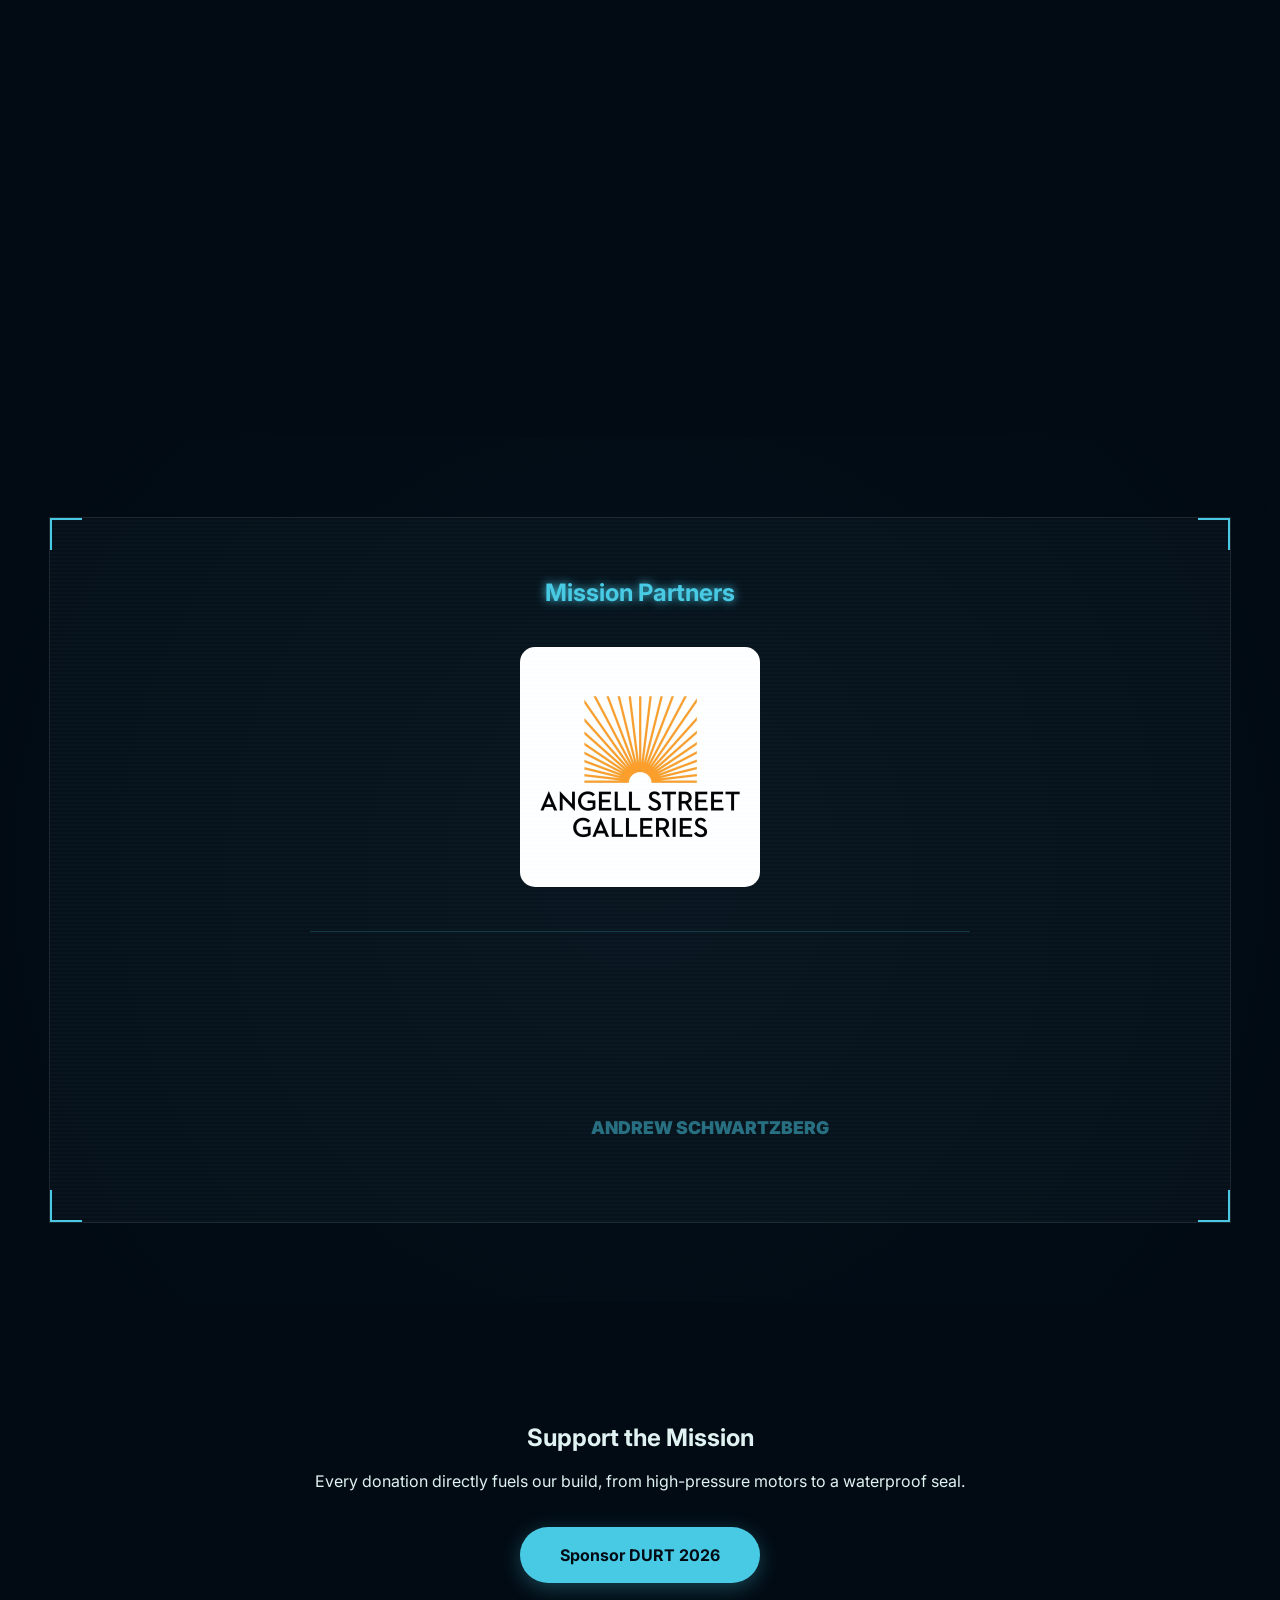
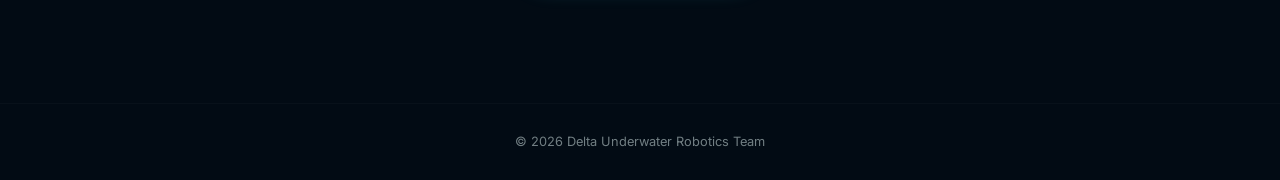
==== commit 71324411: "Added Mission Statement" ====
--- a/index.html
+++ b/index.html
@@ -49,6 +49,34 @@
         <h2 class="section-title">Team Photo</h2>
       </div>
     </section>
+    <section class="mission-statement-section reveal">
+      <div class="viewport-frame">
+        <div class="transmission-header">
+          <span class="blink-dot"></span>
+          MISSION STATEMENT // ESTABLISHING COMMS...
+        </div>
+
+        <div class="statement-content">
+          <p>
+            We're a group of high schoolers who founded the
+            <strong>Delta Underwater Robotics Team (DURT)</strong> in the spirit
+            of building things from scratch. We compete independently, with
+            <span class="highlight-text"
+              >no school backing and no shortcuts.</span
+            >
+          </p>
+          <p>
+            At our last competition, we earned a
+            <span class="highlight-text">Judges' Award</span> as one of the few
+            teams to build our robot from scratch. That's who we are, and that's
+            how we'll show up to the 2026 National Underwater Robotics
+            Competition (NURC) hosted by ASU.
+          </p>
+        </div>
+
+        <div class="transmission-footer">END OF TRANSMISSION</div>
+      </div>
+    </section>
     <section class="wave-wrapper reveal">
       <div class="wave-bg wave-left"></div>
       <div class="hero-image-frame reveal">
@@ -68,9 +96,6 @@
             </div>
           </div>
         </div>
-      </div>
-      <div class="caption cap-left">
-        <strong>Error!</strong><br />Photo of the ROV could not be found
       </div>
       <div class="content content-right">
         <h2>The ROV</h2>
--- a/style.css
+++ b/style.css
@@ -215,6 +215,74 @@
     background-size: 100% 4px;
     z-index: 5;
     pointer-events: none;
+}
+
+/*! MISSION STATEMENT ========================================================================*/
+.mission-statement-section {
+    padding: 100px 20px;
+    display: flex;
+    justify-content: center;
+}
+
+.mission-statement-section .viewport-frame {
+    max-width: 850px;
+    background: rgba(72, 202, 228, 0.03);
+    border-left: 3px solid var(--accent);
+    padding: 40px;
+    position: relative;
+}
+
+.transmission-header {
+    font-family: 'Space Mono', monospace;
+    font-size: 0.75rem;
+    color: var(--accent);
+    margin-bottom: 20px;
+    letter-spacing: 2px;
+}
+
+.blink-dot {
+    display: inline-block;
+    width: 8px;
+    height: 8px;
+    background: #ff4d4d;
+    border-radius: 50%;
+    margin-right: 10px;
+    animation: pulse 1s infinite;
+}
+
+.statement-content p {
+    font-size: 1.2rem;
+    line-height: 1.8;
+    color: var(--white);
+    margin-bottom: 20px;
+}
+
+.highlight-text {
+    color: var(--accent);
+    font-weight: bold;
+    text-shadow: 0 0 10px rgba(72, 202, 228, 0.4);
+}
+
+.transmission-footer {
+    font-family: 'Space Mono', monospace;
+    font-size: 0.7rem;
+    opacity: 0.4;
+    text-align: right;
+    margin-top: 20px;
+}
+
+@keyframes pulse {
+    0% {
+        opacity: 1;
+    }
+
+    50% {
+        opacity: 0.3;
+    }
+
+    100% {
+        opacity: 1;
+    }
 }
 
 /*! ORGANIC WAVE BG =====================================*/
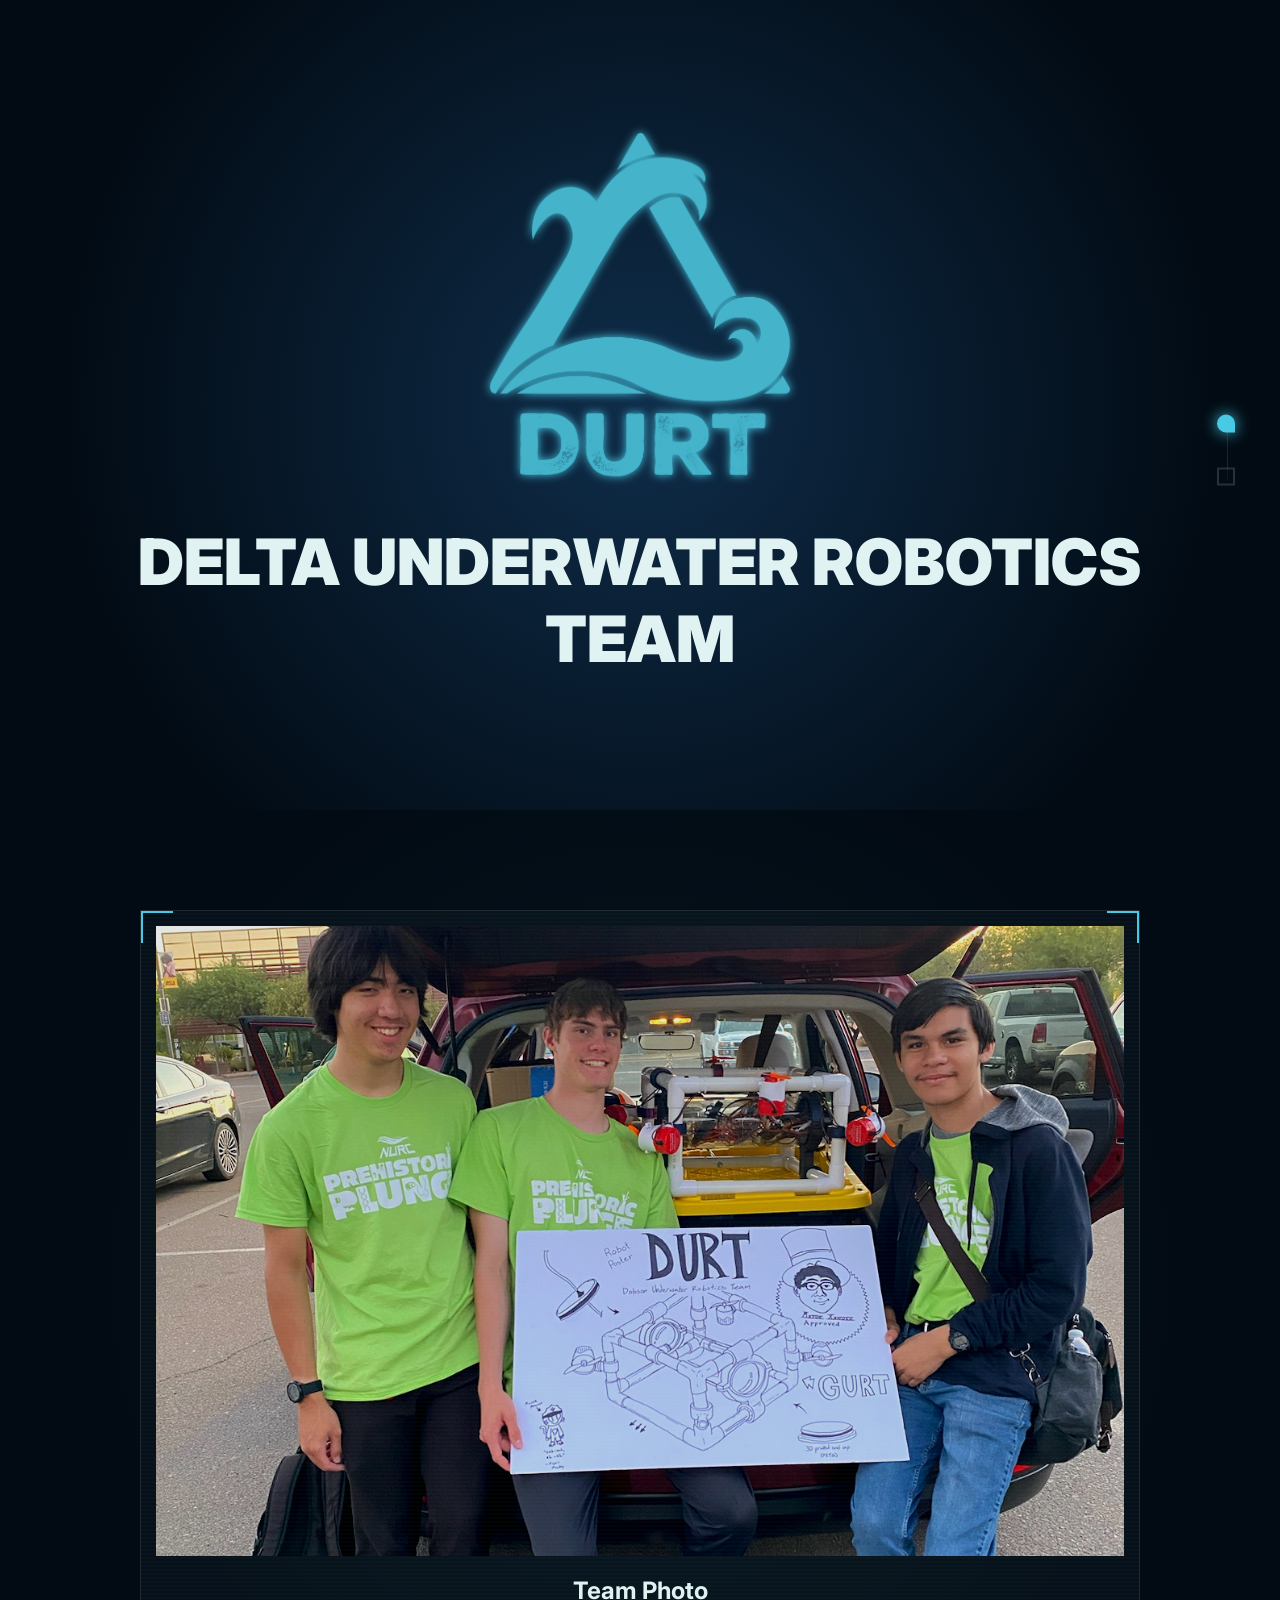
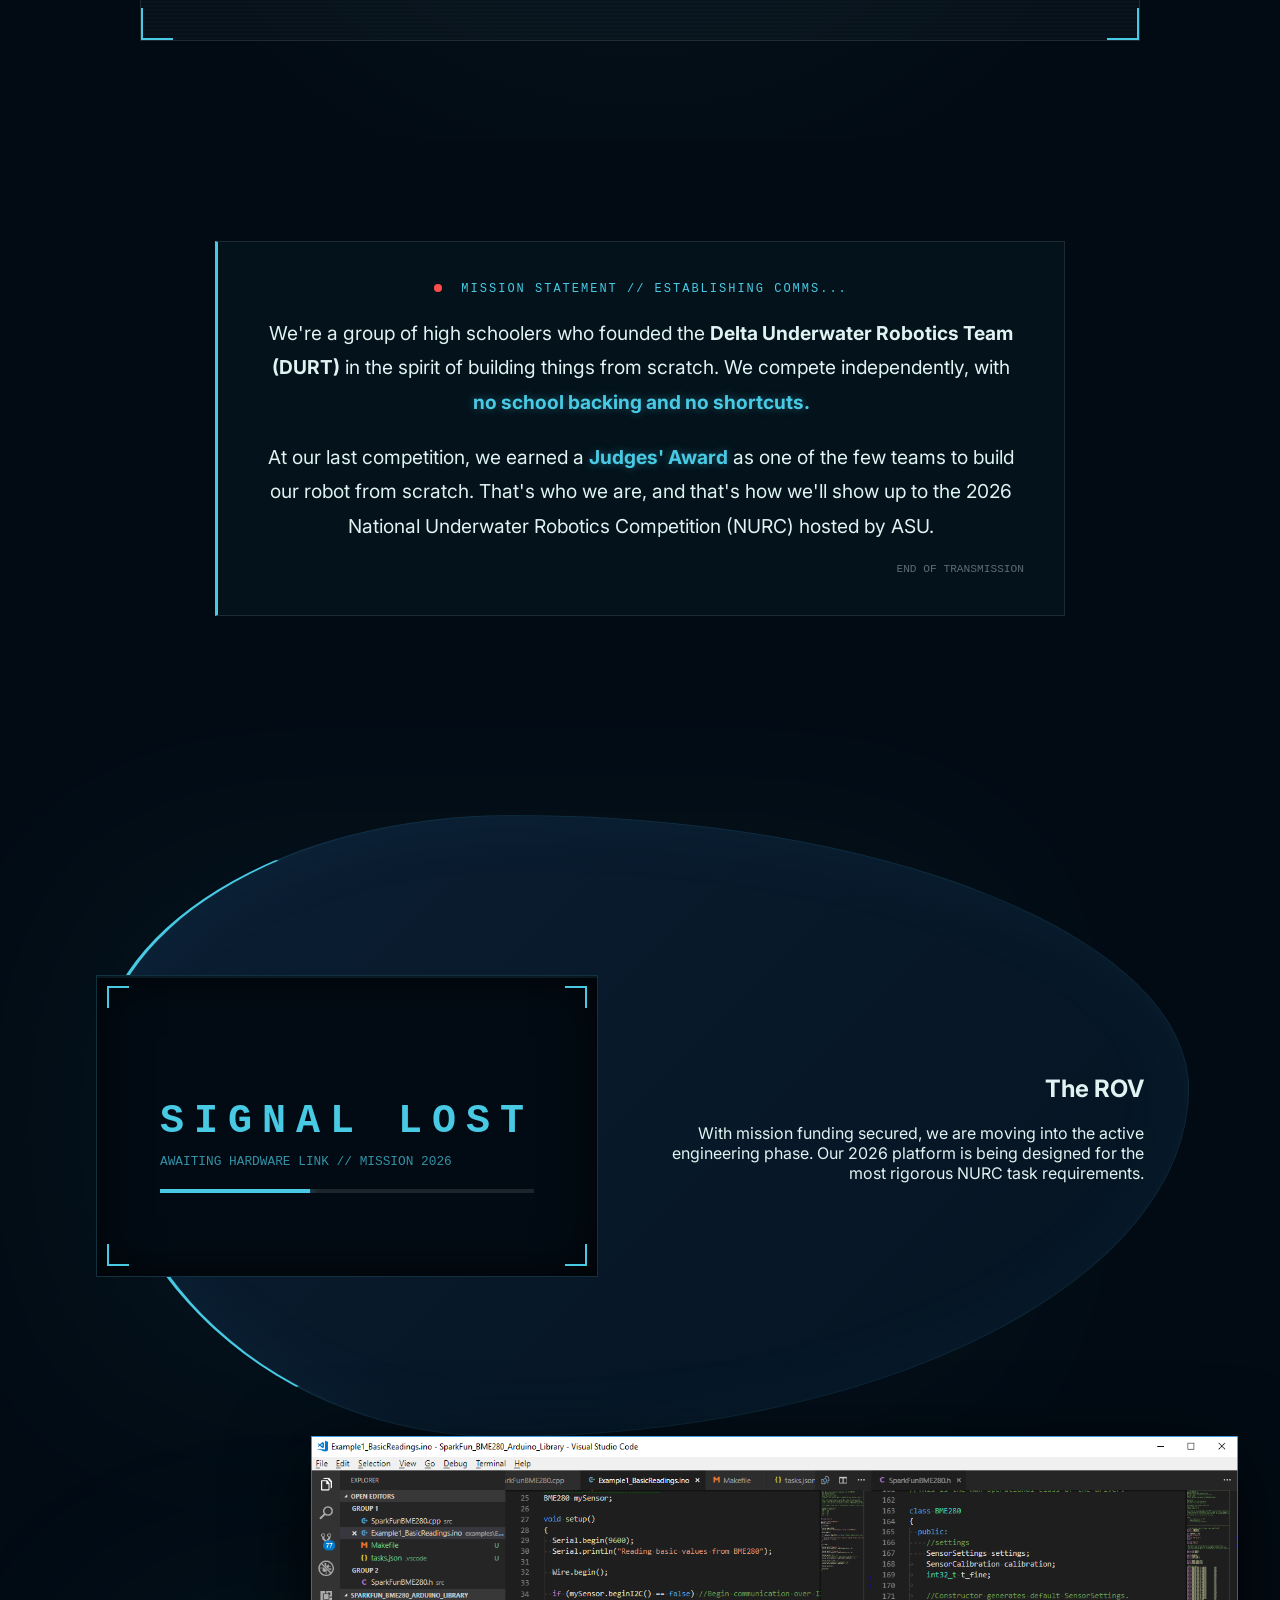
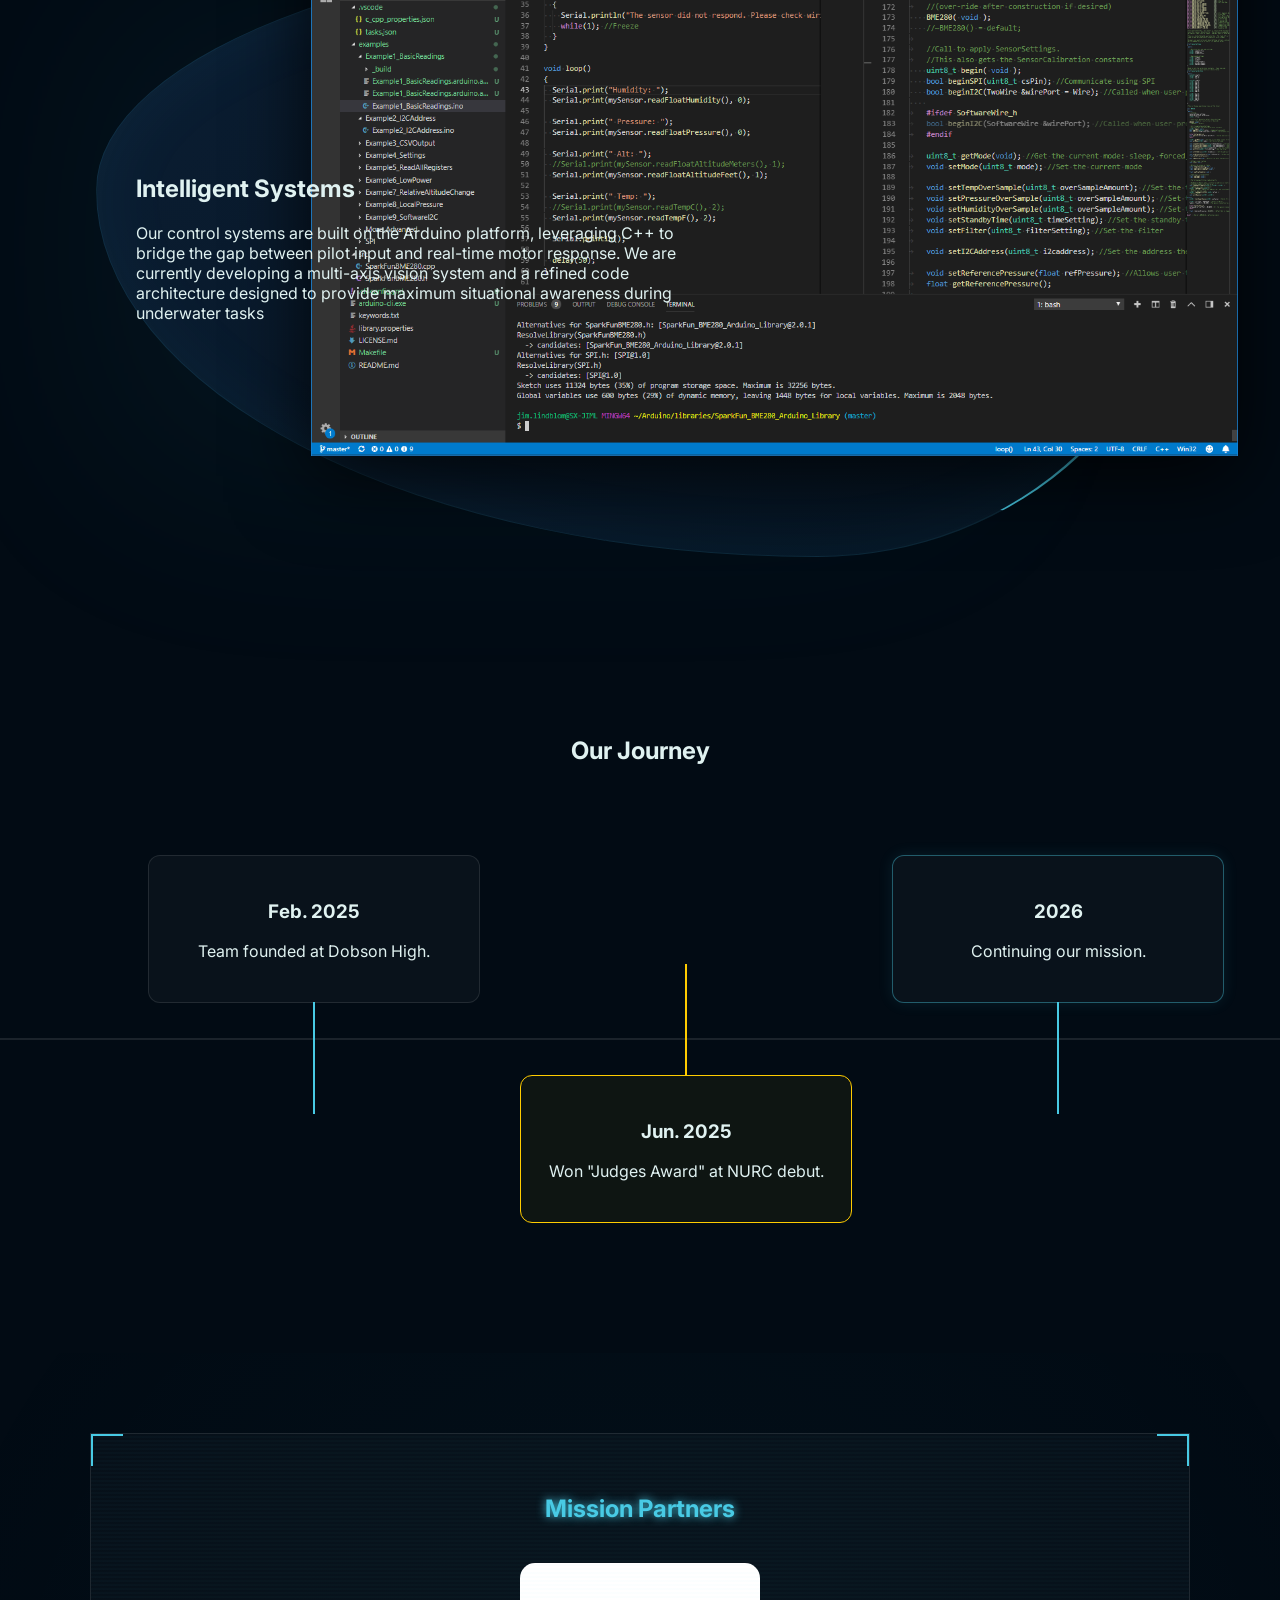
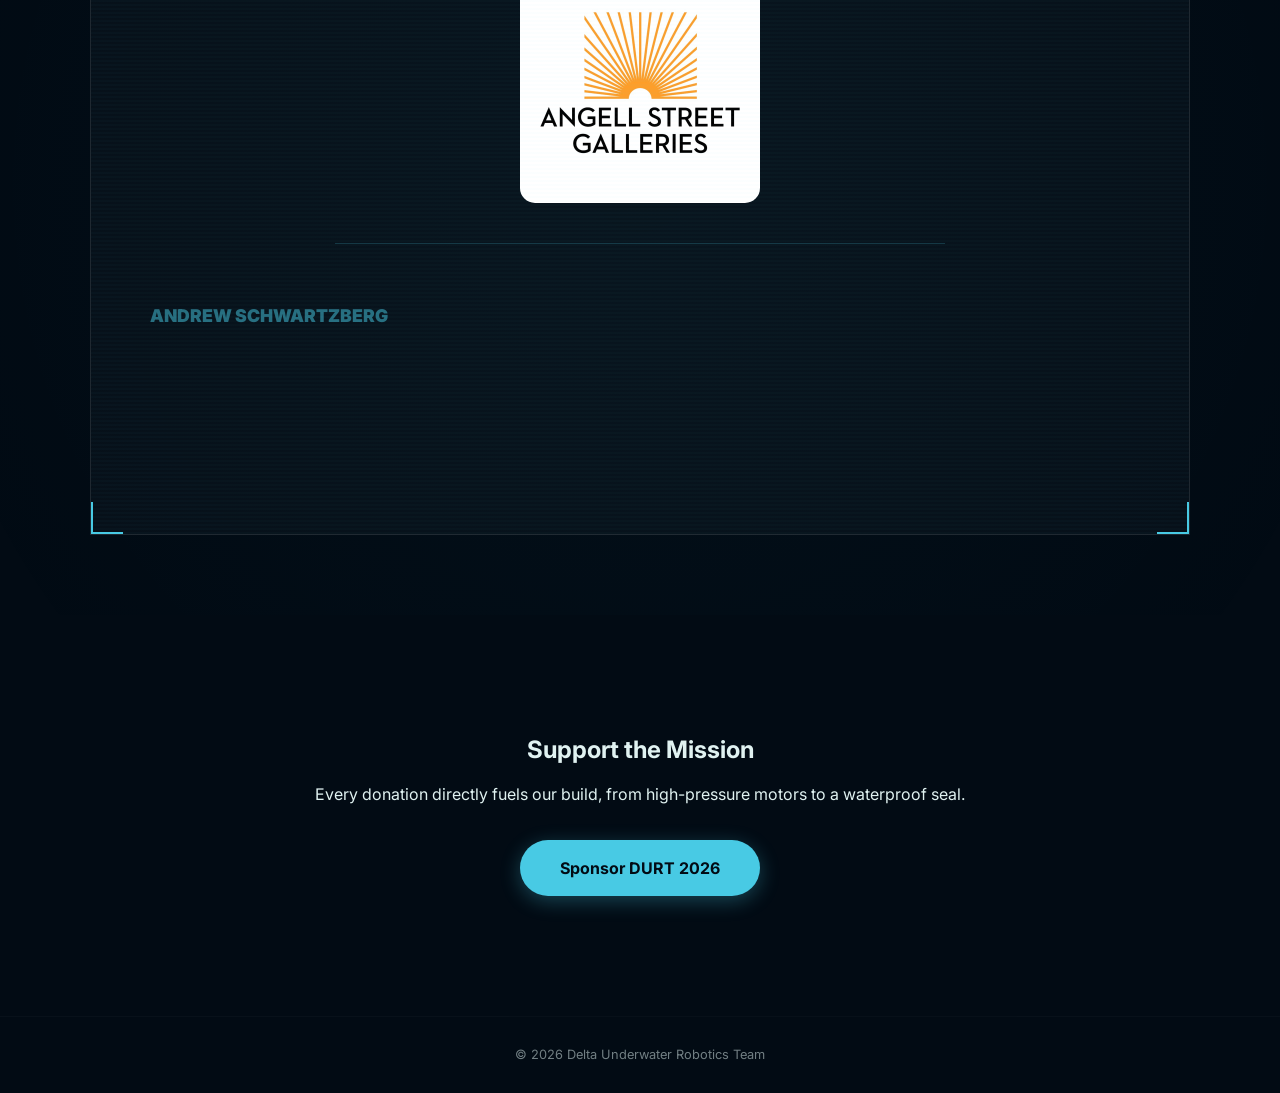
==== commit 5c740182: "Somwhat Mobile Friendly" ====
--- a/index.html
+++ b/index.html
@@ -3,6 +3,10 @@
   <head>
     <meta charset="UTF-8" />
     <meta name="viewport" content="width=device-width, initial-scale=1.0" />
+    <meta
+      name="viewport"
+      content="width=device-width, initial-scale=1.0, maximum-scale=1.0, user-scalable=no"
+    />
     <title>DURT | NURC 2026</title>
     <link rel="stylesheet" href="style.css" />
     <link
--- a/style.css
+++ b/style.css
@@ -1,4 +1,4 @@
-/*! GLOBAL VARIABLES ==========================================================================*/
+/*! GLOBAL VARIABLES & STYLES ==========================================================================*/
 :root {
     --bg: #020b14;
     --accent: #48cae4;
@@ -13,6 +13,43 @@
     font-family: 'Inter', sans-serif;
     margin: 0;
     overflow-x: hidden;
+}
+
+img {
+    max-width: 100%;
+    height: auto;
+    object-fit: contain;
+    margin: 0 auto;
+    display: block;
+}
+
+.hero-logo,
+.legacy-logo {
+    max-width: 80%;
+    margin: 0 auto;
+}
+
+.viewport-frame,
+.hero,
+.roots-hero,
+.blueprint-wrapper {
+    max-width: 1200px;
+    margin-left: auto;
+    margin-right: auto;
+    width: 100%;
+    box-sizing: border-box;
+}
+
+.wave-wrapper,
+.blueprint-wrapper {
+    position: relative;
+    width: 85%;
+    max-width: 1200px;
+    min-height: 500px;
+    margin: 100px auto;
+    display: flex;
+    align-items: center;
+    padding: 60px 0;
 }
 
 /*! REVEAL ON SCROLL ==========================================================================*/
@@ -149,6 +186,8 @@
     display: block;
     filter: contrast(1.1) brightness(0.9) saturate(1.1);
     transition: 0.5s ease;
+    max-height: 70vh;
+    object-fit: cover;
 }
 
 .viewport-frame:hover .team-photo {
@@ -286,16 +325,6 @@
 }
 
 /*! ORGANIC WAVE BG =====================================*/
-
-.wave-wrapper {
-    position: relative;
-    width: 85%;
-    max-width: 1200px;
-    height: 450px;
-    margin: 200px auto;
-    display: flex;
-    align-items: center;
-}
 
 .wave-wrapper::before {
     content: '';
@@ -382,13 +411,6 @@
 }
 
 .blueprint-wrapper {
-    position: relative;
-    width: 85%;
-    max-width: 1200px;
-    height: 450px;
-    margin: 150px auto;
-    display: flex;
-    align-items: center;
     border: 1px solid rgba(255, 140, 0, 0.2);
 }
 
@@ -636,15 +658,17 @@
 
 /*! TIMELINE ==================================================================================*/
 .timeline-section {
-    padding: 100px 0;
+    padding: 60px 0;
+    overflow: hidden;
     text-align: center;
 }
 
 .timeline-container {
     display: flex;
     flex-wrap: nowrap;
-    padding: 150px 10vw;
+    padding: 180px 10vw;
     overflow-x: auto;
+    scroll-snap-type: x mandatory;
     overflow-y: hidden;
     position: relative;
     scroll-behavior: smooth;
@@ -681,6 +705,7 @@
     transition: all 0.4s cubic-bezier(0.25, 1, 0.5, 1);
     z-index: 2;
     backface-visibility: hidden;
+    scroll-snap-align: center;
 }
 
 .timeline-card:hover {
@@ -929,4 +954,174 @@
     background: var(--accent);
     z-index: 3000;
     box-shadow: 0 0 10px var(--accent);
+}
+
+/*! SCALING FOR ALL SCREENS ==================================================================================*/
+
+/*? SCALING FOR LARGE SCREENS (2K, 3K, 4K) ===========================*/
+@media (min-width: 1600px) {
+    html {
+        font-size: 20px;
+    }
+
+    .viewport-frame {
+        max-width: 1200px;
+    }
+}
+
+@media (min-width: 2500px) {
+    html {
+        font-size: 26px;
+    }
+
+    .viewport-frame {
+        max-width: 1800px;
+    }
+}
+
+/*? TABLET & SMALL LAPTOP (720p/1024px) ===========================*/
+@media (max-width: 1024px) {
+    .floating-img {
+        top: -50px;
+        height: 80%;
+    }
+
+    .hero h1,
+    .industrial-text {
+        font-size: 3rem;
+    }
+
+    .blueprint-wrapper {
+        height: auto;
+        padding: 40px 20px;
+    }
+
+    .mission-grid {
+        grid-template-columns: 1fr;
+        gap: 20px;
+    }
+}
+
+/*? MOBILE (<=768px) ===========================*/
+@media (max-width: 768px) {
+
+    .nav-label {
+        display: none;
+    }
+
+    .depth-nav {
+        top: auto;
+        bottom: 20px;
+        right: 50%;
+        transform: translateX(50%);
+        background: rgba(2, 11, 20, 0.8);
+        backdrop-filter: blur(10px);
+        padding: 15px 25px;
+        border-radius: 50px;
+        border: 1px solid rgba(72, 202, 228, 0.2);
+    }
+
+    .nav-track {
+        flex-direction: row;
+        gap: 20px;
+    }
+
+    .hero {
+        height: auto;
+        padding: 100px 20px;
+    }
+
+    .hero-logo,
+    .legacy-logo {
+        width: 60%;
+    }
+
+    .hero h1,
+    .industrial-text {
+        font-size: 2rem;
+    }
+
+    .viewport-frame {
+        width: 95%;
+        padding: 10px;
+        height: auto;
+    }
+
+    .team-photo-section {
+        padding: 40px 0;
+    }
+
+    .blueprint-wrapper {
+        height: auto !important;
+        display: flex;
+        flex-direction: column;
+        align-items: center;
+        padding: 40px 20px;
+    }
+
+    .floating-img {
+        position: static !important;
+        margin: 20px auto !important;
+        display: block;
+        width: 100%;
+        max-width: 300px;
+    }
+
+    .content-left,
+    .content-right {
+        width: 100%;
+        padding: 0;
+    }
+
+    .timeline-container {
+        padding: 40px 20px;
+        overflow-x: scroll;
+        justify-content: flex-start;
+        flex-direction: column;
+        gap: 30px;
+    }
+
+    .timeline-card,
+    .timeline-card:nth-child(odd),
+    .timeline-card:nth-child(even) {
+        transform: none !important;
+        margin: 0 auto;
+        width: 100%;
+        min-width: unset;
+    }
+
+    .timeline-card::after {
+        display: none;
+    }
+
+    .timeline-container::before {
+        display: none;
+    }
+    
+    .wave-bg {
+        border-radius: 20px !important;
+        animation: none;
+    }
+    
+    .content {
+        width: 100%;
+        text-align: center !important;
+        padding: 20px;
+    }
+}
+
+/*? TINY SCREENS (<=380px) ===========================*/
+@media (max-width: 380px) {
+    html {
+        font-size: 14px;
+    }
+
+    .hero h1 {
+        font-size: 1.5rem;
+    }
+
+    .glitch-text {
+        font-size: 1.2rem;
+        letter-spacing: 5px;
+    }
 }
